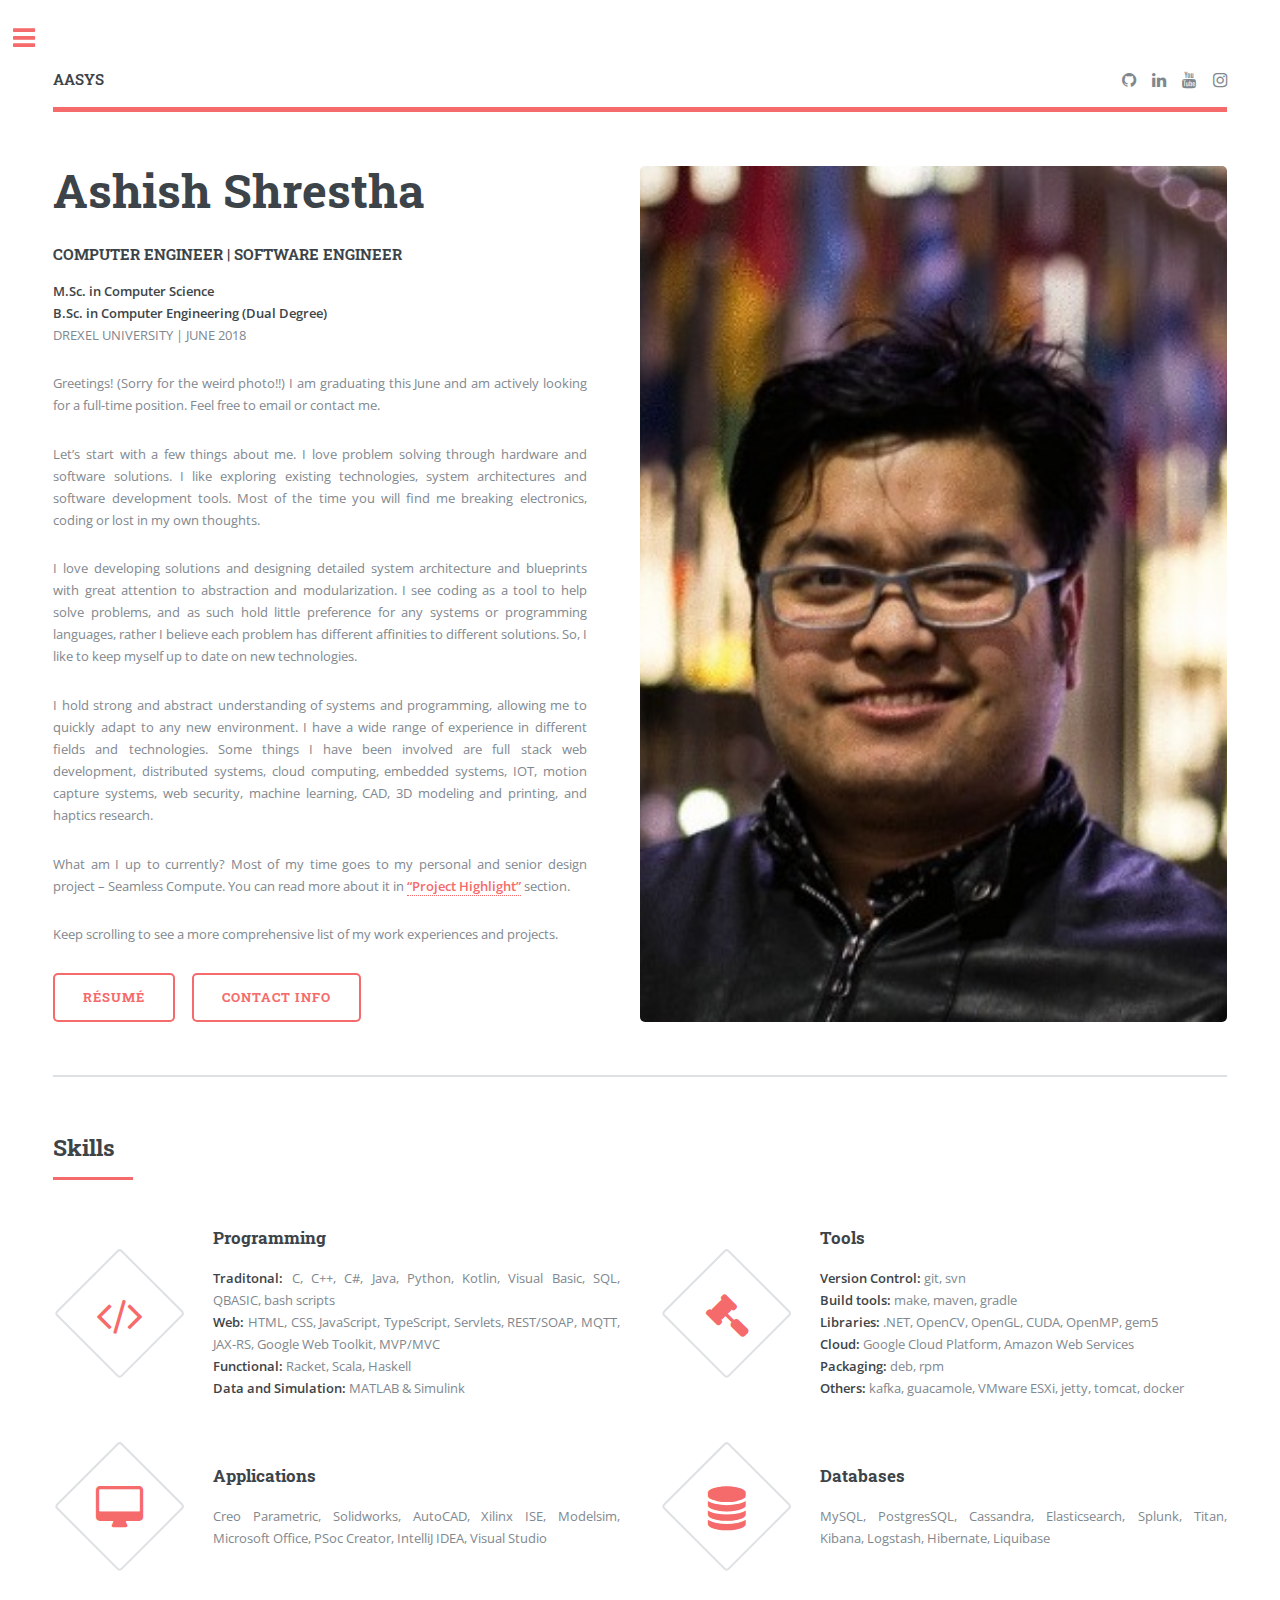
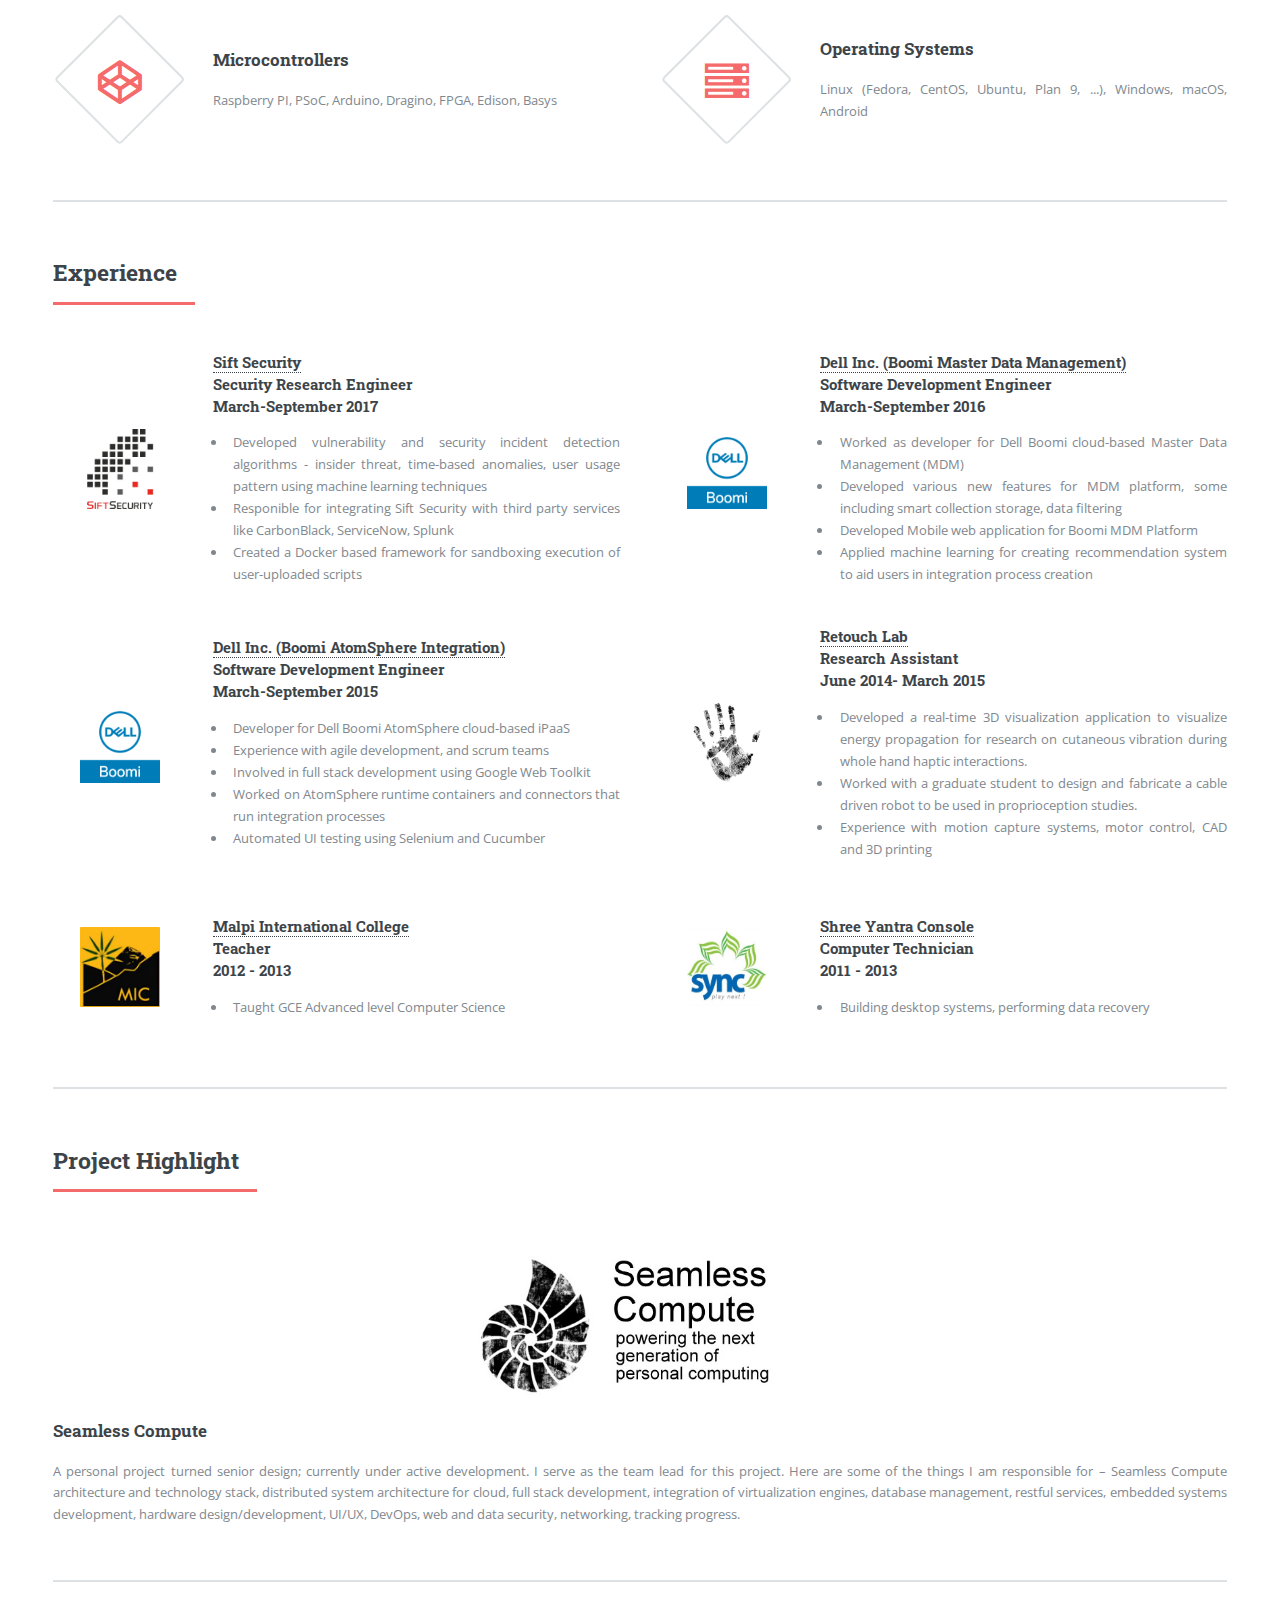
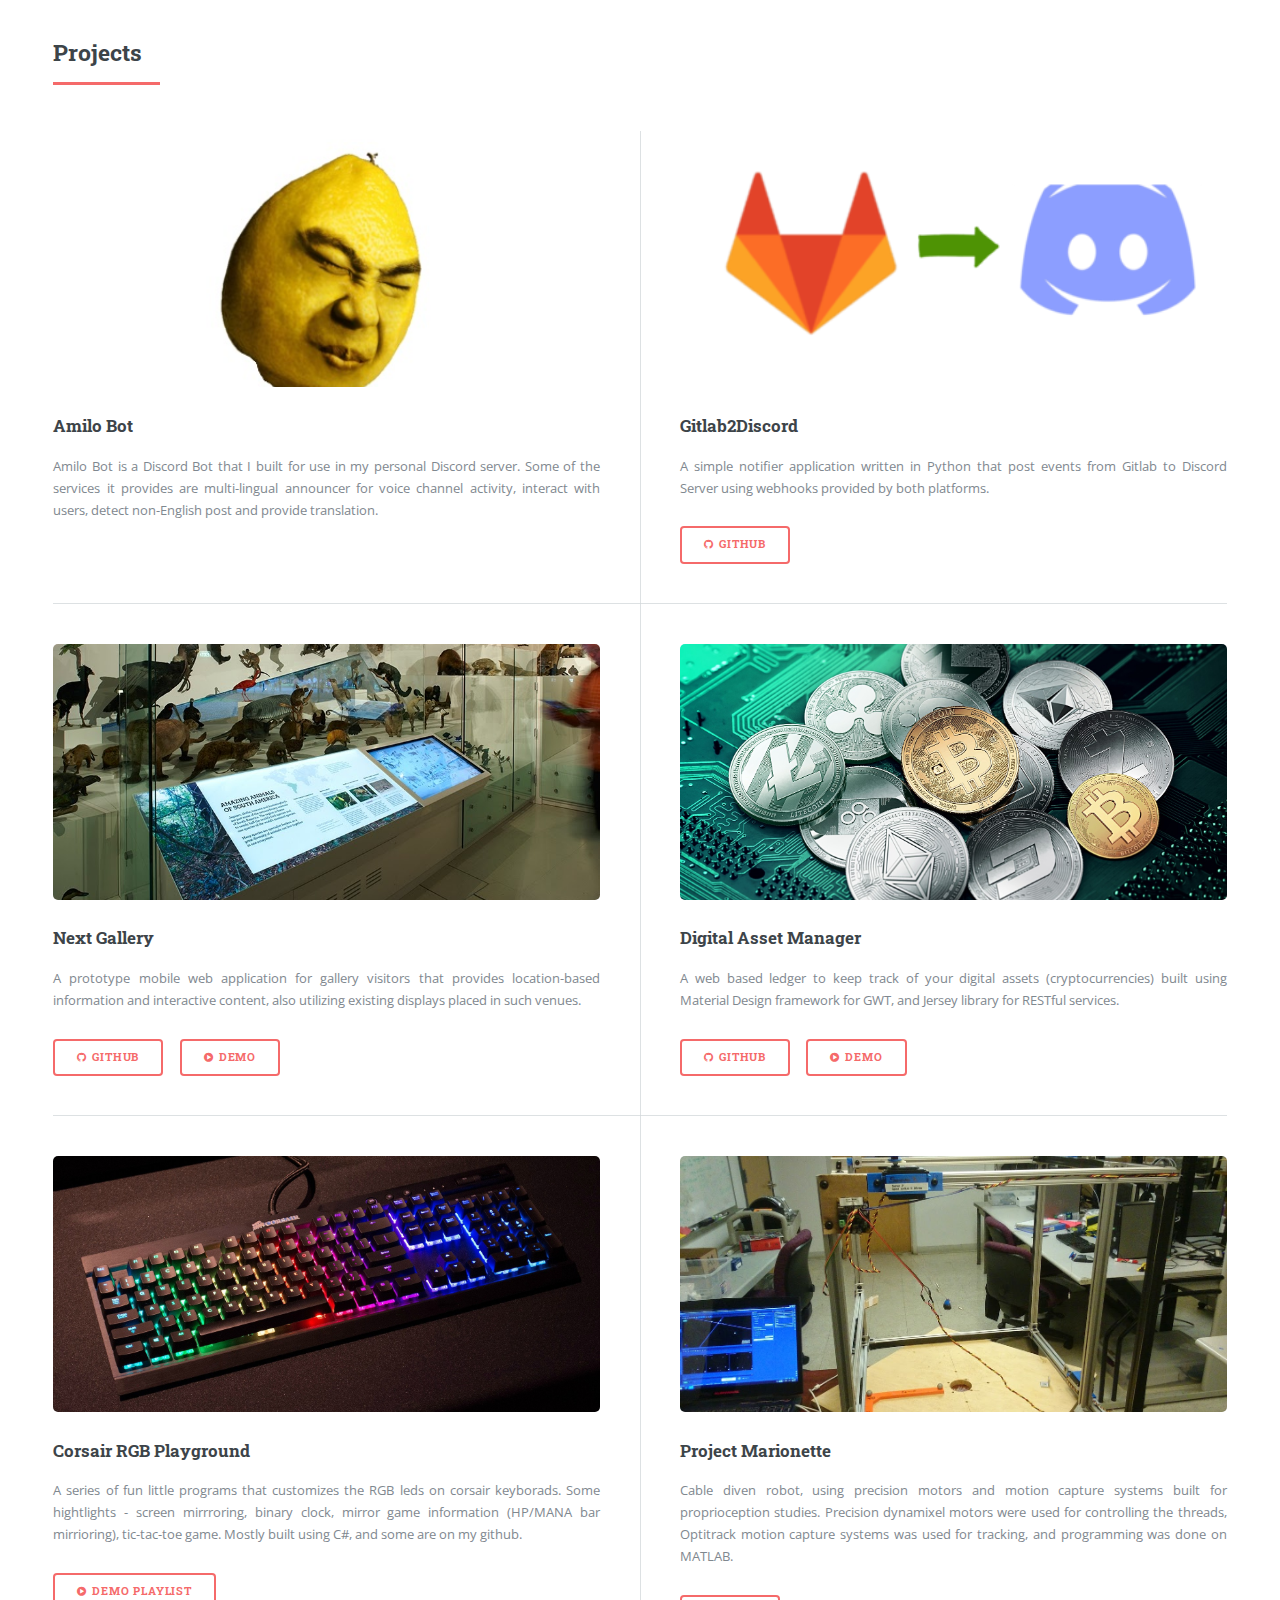
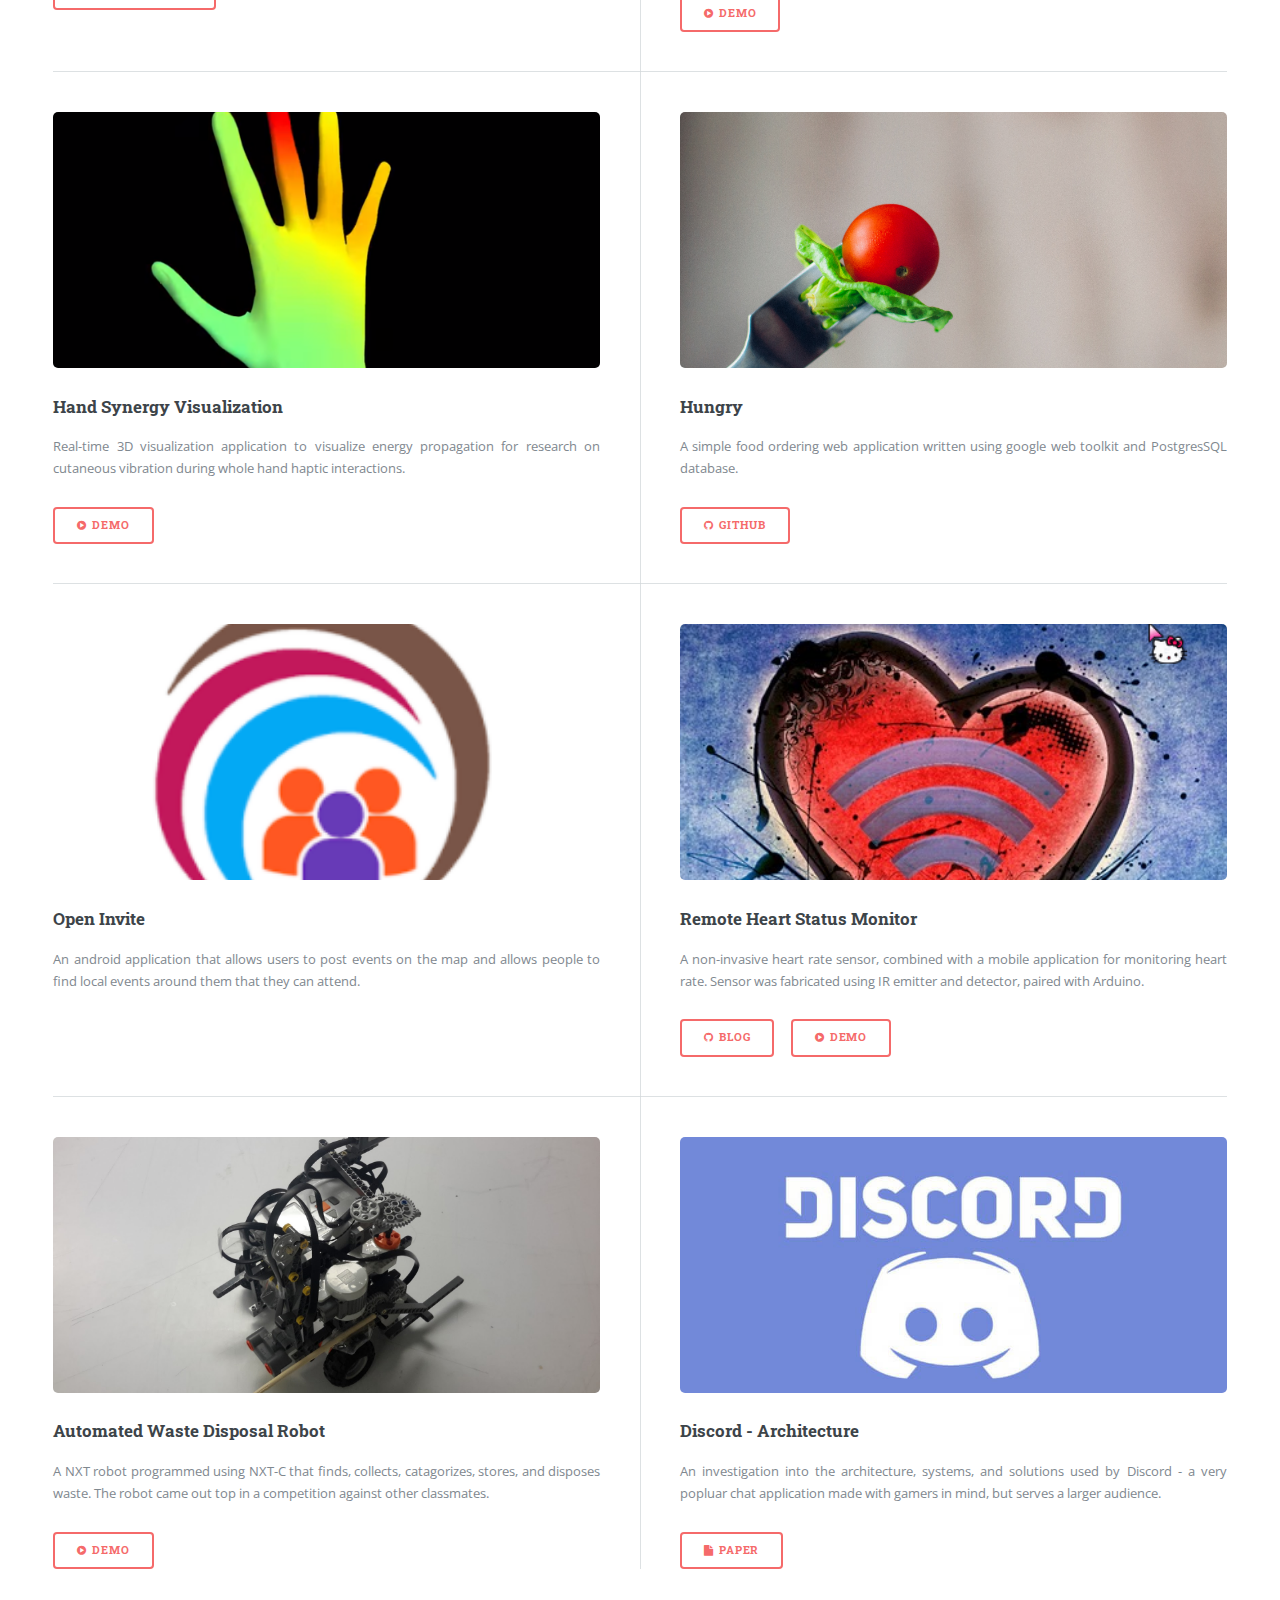
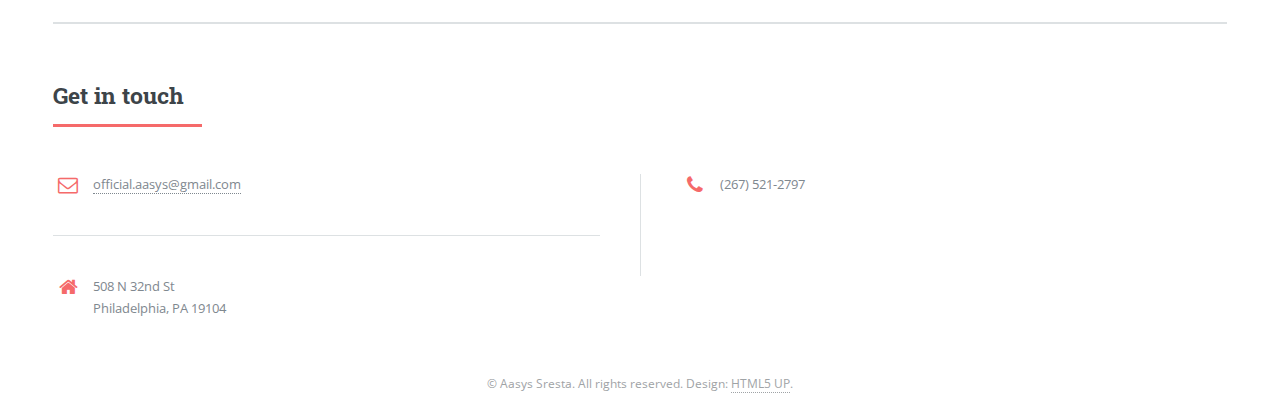
==== index.html @ 4f59da07 "init" ====
<!DOCTYPE HTML>
<html>
    <head>
        <title>Aasys Sresta</title>
        <meta charset="utf-8" />
        <meta name="viewport" content="width=device-width, initial-scale=1, user-scalable=no" />
        <meta name="apple-mobile-web-app-title" content="Aasys" />
        <meta name="mobile-web-app-capable" content="yes" />
        <meta name="apple-mobile-web-app-capable" content="yes" />
        <!--[if lte IE 8]><script src="assets/js/ie/html5shiv.js"></script><![endif]-->
        <link rel="stylesheet" href="assets/css/main.css" />
        <!--[if lte IE 9]><link rel="stylesheet" href="assets/css/ie9.css" /><![endif]-->
        <!--[if lte IE 8]><link rel="stylesheet" href="assets/css/ie8.css" /><![endif]-->
        <link rel="apple-touch-icon" sizes="57x57" href="/images/apple-icon-57x57.png">
<link rel="apple-touch-icon" sizes="60x60" href="/images/apple-icon-60x60.png">
<link rel="apple-touch-icon" sizes="72x72" href="/images/apple-icon-72x72.png">
<link rel="apple-touch-icon" sizes="76x76" href="/images/apple-icon-76x76.png">
<link rel="apple-touch-icon" sizes="114x114" href="/images/apple-icon-114x114.png">
<link rel="apple-touch-icon" sizes="120x120" href="/images/apple-icon-120x120.png">
<link rel="apple-touch-icon" sizes="144x144" href="/images/apple-icon-144x144.png">
<link rel="apple-touch-icon" sizes="152x152" href="/images/apple-icon-152x152.png">
<link rel="apple-touch-icon" sizes="180x180" href="/images/apple-icon-180x180.png">
<link rel="icon" type="image/png" sizes="192x192"  href="/images/android-icon-192x192.png">
<link rel="icon" type="image/png" sizes="32x32" href="/images/favicon-32x32.png">
<link rel="icon" type="image/png" sizes="96x96" href="/images/favicon-96x96.png">
<link rel="icon" type="image/png" sizes="16x16" href="/images/favicon-16x16.png">
<link rel="manifest" href="/images/manifest.json">
<meta name="msapplication-TileColor" content="#ffffff">
<meta name="msapplication-TileImage" content="/images/ms-icon-144x144.png">
<meta name="theme-color" content="#ffffff">
    </head>
    <body id="tophead">

        <!-- Wrapper -->
        <div id="wrapper">

            <!-- Main -->
            <div id="main">
                <div class="inner">

                    <!-- Header -->
                    <header id="header">
                        <a href="index.html" class="logo"><strong>AASYS</strong></a>
                        <ul class="icons">
                            <li><a href="https://github.com/Aasys" class="icon fa-github" target="_blank"><span class="label">github</span></a></li>
                            <li><a href="https://www.linkedin.com/in/aasys/" class="icon fa-linkedin" target="_blank"><span class="label">Linkedin</span></a></li>
                            <li><a href="https://www.youtube.com/user/AASYSRESTA/" class="icon fa-youtube" target="_blank"><span class="label">Youtube</span></a></li>
                            <li><a href="https://www.instagram.com/_aasys/" class="icon fa-instagram" target="_blank"><span class="label">Instagram</span></a></li>
                        </ul>
                    </header>

                    <!-- Banner -->
                    <section id="banner">
                        <div class="content">
                            <header>
                                <h1>Ashish Shrestha</h1>
                                <h4>COMPUTER ENGINEER | SOFTWARE ENGINEER</h4>
                            </header>
                            <p>
                                <strong>
                                    M.Sc. in Computer Science <br/>
                                    B.Sc. in Computer Engineering (Dual Degree)
                                </strong><br/>
                                DREXEL UNIVERSITY | JUNE 2018
                            </p>
                            <p>
                            <p>
                                Greetings! (Sorry for the weird photo!!) I am graduating this June and am actively looking for a full-time position. Feel free to email or contact me.
                            </p>
                            <p>
                                Let’s start with a few things about me. I love problem solving through hardware and software solutions. I like exploring existing technologies, system architectures and software development tools. Most of the time you will find me breaking electronics, coding or lost in my own thoughts.
                            </p>
                            <p>
                                I love developing solutions and designing detailed system architecture and blueprints with great attention to abstraction and modularization. I see coding as a tool to help solve problems, and as such hold little preference for any systems or programming languages, rather I believe each problem has different affinities to different solutions. So, I like to keep myself up to date on new technologies. 
                            </p>
                            <p>
                                I hold strong and abstract understanding of systems and programming, allowing me to quickly adapt to any new environment. I have a wide range of experience in different fields and technologies. Some things I have been involved are full stack web development, distributed systems, cloud computing, embedded systems, IOT, motion capture systems, web security, machine learning, CAD, 3D modeling and printing, and haptics research.
                            </p>
                            <p>
                                What am I up to currently? Most of my time goes to my personal and senior design project – Seamless Compute. You can read more about it in 
                                <strong><a href="#highlight">“Project Highlight”</a></strong> section.

                            </p>
                            
                            <p>
                                Keep scrolling to see a more comprehensive list of my work experiences and projects. 
                            </p>
                            <ul class="actions">
                                <li><a href="doc/AshishShrestha_resume.pdf" class="button big" target="_blank">Résumé</a></li>
                                <li><a href="#contact" class="button big">Contact Info</a></li>
                            </ul>
                        </div>
                        <span class="image object">
                            <img src="images/profile.jpg" alt="" />
                        </span>
                    </section>

                    <!-- Section -->
                    <section id="skills">
                        <header class="major">
                            <h2>Skills</h2>
                        </header>
                        <div class="features">
                            <article>
                                <span class="icon fa-code"></span>
                                <div class="content">
                                    <h3>Programming</h3>
                                    <p>
                                        <strong>Traditonal:</strong> C, C++, C#, Java, Python, Kotlin, Visual Basic, SQL, QBASIC, bash scripts
                                        <br/>
                                        <strong>Web:</strong> HTML, CSS, JavaScript, TypeScript, Servlets, REST/SOAP, MQTT, JAX-RS, Google Web Toolkit, MVP/MVC       
                                        <br/>
                                        <strong>Functional:</strong> Racket, Scala, Haskell         
                                        <br/>
                                        <strong>Data and Simulation:</strong> MATLAB & Simulink                                    
                                    </p>
                                </div>
                            </article>
                            <article>
                                <span class="icon fa-gavel"></span>
                                <div class="content">
                                    <h3>Tools</h3>
                                    <p>
                                        <strong>Version Control:</strong> git, svn
                                        <br/>
                                        <strong>Build tools:</strong> make, maven, gradle
                                        <br/>
                                        <strong>Libraries:</strong> .NET, OpenCV, OpenGL, CUDA, OpenMP, gem5
                                        <br/>
                                        <strong>Cloud:</strong> Google Cloud Platform, Amazon Web Services
                                        <br/>
                                        <strong>Packaging:</strong> deb, rpm
                                        <br/>
                                        <strong>Others:</strong> kafka, guacamole, VMware ESXi, jetty, tomcat, docker

                                    </p>
                                </div>
                            </article>
                            <article>
                                <span class="icon fa-desktop"></span>
                                <div class="content">
                                    <h3>Applications</h3>
                                    <p>
                                        Creo Parametric, Solidworks, AutoCAD, Xilinx ISE,
                                        Modelsim, Microsoft Office,
                                        PSoc Creator, IntelliJ IDEA, Visual Studio  
                                    </p>
                                </div>
                            </article>
                            <article>
                                <span class="icon fa-database"></span>
                                <div class="content">
                                    <h3>Databases</h3>
                                    <p>
                                        MySQL, PostgresSQL, Cassandra, Elasticsearch, Splunk, Titan, Kibana, Logstash, Hibernate, Liquibase
                                    </p>
                                </div>
                            </article>
                            <article>
                                <span class="icon fa-codepen"></span>
                                <div class="content">
                                    <h3>Microcontrollers</h3>
                                    <p>
                                        Raspberry PI, PSoC, Arduino, Dragino, FPGA, Edison, Basys
                                    </p>
                                </div>
                            </article>
                            <article>
                                <span class="icon fa-server"></span>
                                <div class="content">
                                    <h3>Operating Systems</h3>
                                    <p>
                                        Linux (Fedora, CentOS, Ubuntu, Plan 9, ...), Windows, macOS, Android
                                    </p>
                                </div>
                            </article>
                        </div>
                    </section>


                    <!-- Section -->
                    <section id="experience">
                        <header class="major">
                            <h2>Experience</h2>
                        </header>
                        <div class="features">
                            <article>
                                <span class="img">
                                    <a href="https://siftsecurity.com/" target="_blank">
                                        <img src="images/work/sift.png" class="hover"/>
                                    </a>
                                </span>
                                <div class="content">
                                    <span>
                                        <h4 >
                                            <a href="https://siftsecurity.com/" target="_blank">Sift Security</a> <br/>
                                            Security Research Engineer <br/>
                                            March-September 2017
                                        </h4>    
                                    </span>
                                    <ul>
                                        <li>Developed vulnerability and security incident detection
                                            algorithms - insider threat, time-based anomalies, user usage
                                            pattern using machine learning techniques
                                        </li>    
                                        <li>Responible for integrating Sift Security with third party
                                            services like CarbonBlack, ServiceNow, Splunk
                                        </li>    
                                        <li>Created a Docker based framework for sandboxing execution
                                            of user-uploaded scripts
                                        </li>    
                                    </ul>
                                </div>
                            </article>

                            <article>
                                <span class="img">
                                    <a href="https://boomi.com/mdm/" target="_blank">
                                        <img src="images/work/boomi.png" class="hover"/>
                                    </a>
                                </span>
                                <div class="content">
                                    <span>
                                        <h4>
                                            <a href="https://boomi.com/mdm/" target="_blank">Dell Inc. (Boomi Master Data Management)</a> <br/>
                                            Software Development Engineer <br/>
                                            March-September 2016
                                        </h4>    
                                    </span>
                                    <ul>
                                        <li>Worked as developer for Dell Boomi cloud-based Master Data
                                            Management (MDM)
                                        </li>    
                                        <li>Developed various new features for MDM platform, some
                                            including smart collection storage, data filtering
                                        </li>    
                                        <li>Developed Mobile web application for Boomi MDM Platform
                                        </li>    
                                        <li>Applied machine learning for creating recommendation system
                                            to aid users in integration process creation
                                        </li>
                                    </ul>
                                </div>
                            </article>

                            <article>
                                <span class="img">
                                    <a href="https://boomi.com/integration/" target="_blank">
                                        <img src="images/work/boomi.png" class="hover"/>
                                    </a>
                                </span>
                                <div class="content">
                                    <span>
                                        <h4>
                                            <a href="https://boomi.com/integration/" target="_blank">Dell Inc. (Boomi AtomSphere Integration)</a> <br/>
                                            Software Development Engineer <br/>
                                            March-September 2015
                                        </h4>    
                                    </span>
                                    <ul>
                                        <li>Developer for Dell Boomi AtomSphere cloud-based iPaaS
                                        </li>    
                                        <li>Experience with agile development, and scrum teams
                                        </li>    
                                        <li>Involved in full stack development using Google Web Toolkit
                                        </li>    
                                        <li>Worked on AtomSphere runtime containers and connectors
                                            that run integration processes
                                        </li>
                                        <li>Automated UI testing using Selenium and Cucumber
                                        </li>
                                    </ul>
                                </div>
                            </article>

                            <article>
                                <span class="img">
                                    <a href="http://re-touch-lab.com/" target="_blank">
                                        <img src="images/work/retouch.png" class="hover"/>
                                    </a>
                                </span>
                                <div class="content">
                                    <span>
                                        <h4>
                                            <a href="http://re-touch-lab.com/" target="_blank">Retouch Lab</a> <br/>
                                            Research Assistant <br/>
                                            June 2014- March 2015
                                        </h4>    
                                    </span>
                                    <ul>
                                        <li>Developed a real-time 3D visualization application to
                                            visualize energy propagation for research on cutaneous
                                            vibration during whole hand haptic interactions.
                                        </li>    
                                        <li>Worked with a graduate student to design and fabricate a cable
                                            driven robot to be used in proprioception studies.
                                        </li>    
                                        <li>Experience with motion capture systems, motor control, CAD
                                            and 3D printing
                                        </li>
                                    </ul>
                                </div>
                            </article>

                            <article>
                                <span class="img">
                                    <a href="http://www.mic.edu.np/" target="_blank">
                                        <img src="images/work/mic.png" class="hover"/>
                                    </a>
                                </span>
                                <div class="content">
                                    <span>
                                        <h4>
                                            <a href="http://www.mic.edu.np/" target="_blank">Malpi International College</a> <br/>
                                            Teacher <br/>
                                            2012 - 2013
                                        </h4>    
                                    </span>
                                    <ul>
                                        <li>Taught GCE Advanced level Computer Science
                                        </li>
                                    </ul>
                                </div>
                            </article>

                            <article>
                                <span class="img">
                                    <a href="https://www.facebook.com/ShreeYantraConsole/" target="_blank">
                                        <img src="images/work/sync.jpg" class="hover"/>
                                    </a>
                                </span>
                                <div class="content">
                                    <span>
                                        <h4>
                                            <a href="https://www.facebook.com/ShreeYantraConsole/" target="_blank">Shree Yantra Console</a> <br/>
                                            Computer Technician <br/>
                                            2011 - 2013
                                        </h4>    
                                    </span>
                                    <ul>
                                        <li>Building desktop systems, performing data recovery
                                        </li>
                                    </ul>
                                </div>
                            </article>
                        </div>
                    </section>

                    <!-- Section -->
                    <section id="highlight">
                        <header class="major">
                            <h2>Project Highlight</h2>
                        </header>
                        <article>
                            <center>
                                <a href="http://aasys.io/seamless/" class="image" target="_blank">
                                    <img src="images/projects/seamless.jpg" class="project-img-large" />
                                </a>
                            </center>
                            <a href="http://aasys.io/seamless/" target="_blank"><h3>Seamless Compute</h3></a>
                            <p>A personal project turned senior design; currently under active development. I serve as the team lead for this project. Here are some of the things I am responsible for – Seamless Compute architecture and technology stack, distributed system architecture for cloud, full stack development, integration of virtualization engines, database management, restful services, embedded systems development, hardware design/development, UI/UX, DevOps, web and data security, networking, tracking progress.
                            </p>
                        </article>
                    </section>

                    <!-- Section -->
                    <section id="projects">
                        <header class="major">
                            <h2>Projects</h2>
                        </header>
                        <div class="posts">
                            <article>
                                <span class="image"><img src="images/projects/amilo.jpg" class="project-img" /></span>
                                <h3>Amilo Bot</h3>
                                <p>Amilo Bot is a Discord Bot that I built for use in my personal
                                    Discord server. Some of the services it provides are multi-lingual
                                    announcer for voice channel activity, interact with users, detect
                                    non-English post and provide translation.
                                </p>
                            </article>

                            <article>
                                <span class="image"><img src="images/projects/g2d.png" class="project-img" /></span>
                                <h3>Gitlab2Discord</h3>
                                <p>A simple notifier application written in Python that post events
                                    from Gitlab to Discord Server using webhooks provided by both
                                    platforms.</p>
                                <ul class="actions">
                                    <li><a href="https://github.com/Aasys/Gitlab2Discord" class="button icon fa-github" target="_blank">github</a></li>
                                </ul>
                            </article>

                            <article>
                                <span class="image"><img src="images/projects/gallery.jpg" class="project-img" /></span>
                                <h3>Next Gallery</h3>
                                <p>A prototype mobile web application for gallery visitors that
                                    provides location-based information and interactive content, also 
                                    utilizing existing displays placed in such venues.</p>
                                <ul class="actions">
                                    <li><a href="https://github.com/Aasys/NextGallery" class="button icon fa-github" target="_blank">github</a></li>
                                    <li><a href="https://www.youtube.com/watch?v=l2pz00KuyK8" class="button icon fa-play-circle" target="_blank">demo</a></li>
                                </ul>
                            </article>

                            <article>
                                <span class="image"><img src="images/projects/dam.jpeg" class="project-img" /></span>
                                <h3>Digital Asset Manager</h3>
                                <p>A web based ledger to keep track of your digital assets (cryptocurrencies) built using Material Design framework for GWT, and Jersey library for RESTful services.</p>
                                <ul class="actions">
                                    <li><a href="https://github.com/Aasys/DAM" class="button icon fa-github" target="_blank">github</a></li>
                                    <li><a href="https://www.youtube.com/watch?v=4AIgmsM9NeE" class="button icon fa-play-circle" target="_blank">demo</a></li>
                                </ul>
                            </article>

                            <article>
                                <span class="image"><img src="images/projects/corsair.jpg" class="project-img" /></span>
                                <h3>Corsair RGB Playground</h3>
                                <p>A series of fun little programs that customizes the RGB leds on corsair keyborads. Some hightlights - screen mirrroring, binary clock, mirror game information (HP/MANA bar mirrioring), tic-tac-toe game. Mostly built using C#, and some are on my github.</p>
                                <ul class="actions">
                                    <li><a href="https://www.youtube.com/playlist?list=PL_xLnsXFcf-veP09kU-nUW4PQhSKCPqIq" class="button icon fa-play-circle" target="_blank">demo playlist</a></li>
                                </ul>
                            </article>

                            <article>
                                <span class="image"><img src="images/projects/marionette.JPG" class="project-img" /></span>
                                <h3>Project Marionette</h3>
                                <p>
                                    Cable diven robot, using precision motors and motion capture systems built for proprioception studies. Precision dynamixel motors were used for controlling the threads, Optitrack motion capture systems was used for tracking, and programming was done on MATLAB.
                                </p>
                                <ul class="actions">
                                    <li><a href="https://www.youtube.com/watch?v=ZdiH3OwFjrw" class="button icon fa-play-circle" target="_blank">demo</a></li>
                                </ul>
                            </article>

                            <article>
                                <span class="image"><img src="images/projects/synergy.png" class="project-img" /></span>
                                <h3>Hand Synergy Visualization</h3>
                                <p>
                                    Real-time 3D visualization application to
                                    visualize energy propagation for research on cutaneous
                                    vibration during whole hand haptic interactions. 
                                </p>
                                <ul class="actions">
                                    <li><a href="https://www.youtube.com/watch?v=D1W8QI9un-E" class="button icon fa-play-circle" target="_blank">demo</a></li>
                                </ul>
                            </article>

                            <article>
                                <span class="image"><img src="images/projects/hungry.jpg" class="project-img" /></span>
                                <h3>Hungry</h3>
                                <p>A simple food ordering web application written using google web
                                    toolkit and PostgresSQL database.</p>
                                <ul class="actions">
                                    <li><a href="https://github.com/Aasys/Hungry" class="button icon fa-github" target="_blank">github</a></li>
                                </ul>
                            </article>

                            <article>
                                <span class="image"><img src="images/projects/openinvite.png" class="project-img" /></span>
                                <h3>Open Invite</h3>
                                <p>An android application that allows users to post events on the
                                    map and allows people to find local events around them that
                                    they can attend.</p>
                            </article>

                            <article>
                                <span class="image"><img src="images/projects/heart.png" class="project-img" /></span>
                                <h3>Remote Heart Status Monitor</h3>
                                <p>A non-invasive heart rate sensor, combined with a mobile
                                    application for monitoring heart rate. Sensor was fabricated
                                    using IR emitter and detector, paired with Arduino.</p>
                                <ul class="actions">
                                    <li><a href="http://heart.usa.cc" class="button icon fa-github" target="_blank">blog</a></li>
                                    <li><a href="https://www.youtube.com/watch?v=Y41Hb5_Xtj8" class="button icon fa-play-circle" target="_blank">demo</a></li>
                                </ul>
                            </article>

                            <article>
                                <span class="image"><img src="images/projects/nxt.png" class="project-img" /></span>
                                <h3>Automated Waste Disposal Robot</h3>
                                <p>A NXT robot programmed using NXT-C that finds, collects, catagorizes, stores, and disposes waste. The robot came out top in a competition against other classmates.</p>
                                <ul class="actions">
                                    <li><a href="https://www.youtube.com/watch?v=qFn0017UIdM" class="button icon fa-play-circle" target="_blank">demo</a></li>
                                </ul>
                            </article>
                            
                            <article>
                                <span class="image"><img src="images/projects/discord.jpg" class="project-img" /></span>
                                <h3>Discord - Architecture</h3>
                                <p>An investigation into the architecture, systems, and solutions used by Discord - a very popluar chat application made with gamers in mind, but serves a larger audience.</p>
                                <ul class="actions">
                                    <li><a href="doc/AshishShrestha_dicord.pdf" class="button icon fa-file" target="_blank">Paper</a></li>
                                </ul>
                            </article>
                            <!--

<article>
<a href="#" class="image"><img src="images/" alt="" /></a>
<h3></h3>
<p></p>
<ul class="actions">
<li><a href="#" class="button">More</a></li>
</ul>
</article>
-->

                        </div>
                    </section>

                    <!-- Section -->
                    <section id="contact">
                        <header class="major">
                            <h2>Get in touch</h2>
                        </header>
                        <div class="posts">
                            <article>
                                <ul class="contact">
                                    <li class="fa-envelope-o"><a href="mailto:official.aasys@gmail.com">official.aasys@gmail.com</a></li>
                                </ul>
                            </article>
                            <article>
                                <ul class="contact">
                                    <li class="fa-phone">(267) 521-2797</li>
                                </ul>
                            </article>
                            <article>
                                <ul class="contact">
                                    <li class="fa-home">508 N 32nd St<br />
                                        Philadelphia, PA 19104</li>
                                </ul>
                            </article>
                        </div>
                    </section>

                </div>

                <!-- Footer -->
                <footer id="footer">
                    <center>
                        <p class="copyright">&copy; Aasys Sresta. All rights reserved. Design: <a href="https://html5up.net" target="_blank">HTML5 UP</a>.</p>
                    </center>
                </footer>
            </div>
            <div id="sidebar" >
                <div class="inner">
                    <!-- Menu -->
                    <nav id="menu">
                        <header class="major">
                            <h2>Navigate</h2>
                        </header>
                        <ul>
                            <li><a href="#tophead">AASYS</a></li>
                            <li><a href="#skills">Skills</a></li>
                            <li><a href="#experience">Experience</a></li>
                            <li><a href="#highlight">Project Highlight</a></li>
                            <li><a href="#projects">Projects</a></li>
                            <li><a href="#contact">Contact</a></li>
                        </ul>
                    </nav>
                    <nav id="menu">
                        <header class="major">
                            <h2>More</h2>
                        </header>
                        <ul>
                            <li><a href="classes.html">classes@drexel</a></li>
                        </ul>
                    </nav>
                    <nav id="menu">
                        <header class="major">
                            <h2>External Links</h2>
                        </header>
                        <ul>
                            <li><a href="doc/AshishShrestha_resume.pdf" target="_blank">Résumé</a></li>
                            <li><a href="https://github.com/Aasys" target="_blank">github</a></li>
                            <li><a href="https://www.linkedin.com/in/aasys/" target="_blank">Linkedin</a></li>
                            <li><a href="https://www.youtube.com/user/AASYSRESTA/" target="_blank">Youtube</a></li>
                            <li><a href="https://www.instagram.com/_aasys/" target="_blank">Instagram</a></li>
                        </ul>
                    </nav>
                </div>
            </div>

        </div>

        <!-- Scripts -->
        <script src="assets/js/jquery.min.js"></script>
        <script src="assets/js/skel.min.js"></script>
        <script src="assets/js/util.js"></script>
        <!--[if lte IE 8]><script src="assets/js/ie/respond.min.js"></script><![endif]-->
        <script src="assets/js/main.js"></script>
        <!-- Global site tag (gtag.js) - Google Analytics -->
<script async src="https://www.googletagmanager.com/gtag/js?id=UA-118465632-1"></script>
<script>
  window.dataLayer = window.dataLayer || [];
  function gtag(){dataLayer.push(arguments);}
  gtag('js', new Date());

  gtag('config', 'UA-118465632-1');
</script>

    </body>
</html>
---- assets/css/main.css ----
@import url(font-awesome.min.css);
@import url("https://fonts.googleapis.com/css?family=Open+Sans:400,600,400italic,600italic|Roboto+Slab:400,700");

/*
	Editorial by HTML5 UP
	html5up.net | @ajlkn
	Free for personal and commercial use under the CCA 3.0 license (html5up.net/license)
*/

/* Reset */

	html, body, div, span, applet, object, iframe, h1, h2, h3, h4, h5, h6, p, blockquote, pre, a, abbr, acronym, address, big, cite, code, del, dfn, em, img, ins, kbd, q, s, samp, small, strike, strong, sub, sup, tt, var, b, u, i, center, dl, dt, dd, ol, ul, li, fieldset, form, label, legend, table, caption, tbody, tfoot, thead, tr, th, td, article, aside, canvas, details, embed, figure, figcaption, footer, header, hgroup, menu, nav, output, ruby, section, summary, time, mark, audio, video {
		margin: 0;
		padding: 0;
		border: 0;
		font-size: 100%;
		font: inherit;
		vertical-align: baseline;

	}

    body {
        text-align: justify;
    }

    h4, h3 {
        text-align: left;
    }

	.hover, a {
			-moz-transition: -moz-transform 0.2s ease;
			-webkit-transition: -webkit-transform 0.2s ease;
			-ms-transition: -ms-transform 0.2s ease;
			transition: transform 0.2s ease;
		}

    .hover:hover, a:hover {
        -moz-transform: scale(1.075);
        -webkit-transform: scale(1.075);
        -ms-transform: scale(1.075);
        transform: scale(1.075);
    }

    .project-img {
        width: 416px;
        height: 256px;
        object-fit: cover;
        border-radius: 15px;
    }
    .project-img-large {
        width: 416px;
        border-radius: 15px;
        max-width: 100%;
    }

	article, aside, details, figcaption, figure, footer, header, hgroup, menu, nav, section {
		display: block;
	}

	body {
		line-height: 1;
	}

	ol, ul {
		list-style: none;
	}

	blockquote, q {
		quotes: none;
	}

	blockquote:before, blockquote:after, q:before, q:after {
		content: '';
		content: none;
	}

	table {
		border-collapse: collapse;
		border-spacing: 0;
	}

	body {
		-webkit-text-size-adjust: none;
	}

/* Box Model */

	*, *:before, *:after {
		-moz-box-sizing: border-box;
		-webkit-box-sizing: border-box;
		box-sizing: border-box;
	}

/* Grid */

	.row {
		border-bottom: solid 1px transparent;
		-moz-box-sizing: border-box;
		-webkit-box-sizing: border-box;
		box-sizing: border-box;
	}

	.row > * {
		float: left;
		-moz-box-sizing: border-box;
		-webkit-box-sizing: border-box;
		box-sizing: border-box;
	}

	.row:after, .row:before {
		content: '';
		display: block;
		clear: both;
		height: 0;
	}

	.row.uniform > * > :first-child {
		margin-top: 0;
	}

	.row.uniform > * > :last-child {
		margin-bottom: 0;
	}

	.row.\30 \25 > * {
		padding: 0 0 0 0em;
	}

	.row.\30 \25 {
		margin: 0 0 -1px 0em;
	}

	.row.uniform.\30 \25 > * {
		padding: 0em 0 0 0em;
	}

	.row.uniform.\30 \25 {
		margin: 0em 0 -1px 0em;
	}

	.row > * {
		padding: 0 0 0 1.5em;
	}

	.row {
		margin: 0 0 -1px -1.5em;
	}

	.row.uniform > * {
		padding: 1.5em 0 0 1.5em;
	}

	.row.uniform {
		margin: -1.5em 0 -1px -1.5em;
	}

	.row.\32 00\25 > * {
		padding: 0 0 0 3em;
	}

	.row.\32 00\25 {
		margin: 0 0 -1px -3em;
	}

	.row.uniform.\32 00\25 > * {
		padding: 3em 0 0 3em;
	}

	.row.uniform.\32 00\25 {
		margin: -3em 0 -1px -3em;
	}

	.row.\31 50\25 > * {
		padding: 0 0 0 2.25em;
	}

	.row.\31 50\25 {
		margin: 0 0 -1px -2.25em;
	}

	.row.uniform.\31 50\25 > * {
		padding: 2.25em 0 0 2.25em;
	}

	.row.uniform.\31 50\25 {
		margin: -2.25em 0 -1px -2.25em;
	}

	.row.\35 0\25 > * {
		padding: 0 0 0 0.75em;
	}

	.row.\35 0\25 {
		margin: 0 0 -1px -0.75em;
	}

	.row.uniform.\35 0\25 > * {
		padding: 0.75em 0 0 0.75em;
	}

	.row.uniform.\35 0\25 {
		margin: -0.75em 0 -1px -0.75em;
	}

	.row.\32 5\25 > * {
		padding: 0 0 0 0.375em;
	}

	.row.\32 5\25 {
		margin: 0 0 -1px -0.375em;
	}

	.row.uniform.\32 5\25 > * {
		padding: 0.375em 0 0 0.375em;
	}

	.row.uniform.\32 5\25 {
		margin: -0.375em 0 -1px -0.375em;
	}

	.\31 2u, .\31 2u\24 {
		width: 100%;
		clear: none;
		margin-left: 0;
	}

	.\31 1u, .\31 1u\24 {
		width: 91.6666666667%;
		clear: none;
		margin-left: 0;
	}

	.\31 0u, .\31 0u\24 {
		width: 83.3333333333%;
		clear: none;
		margin-left: 0;
	}

	.\39 u, .\39 u\24 {
		width: 75%;
		clear: none;
		margin-left: 0;
	}

	.\38 u, .\38 u\24 {
		width: 66.6666666667%;
		clear: none;
		margin-left: 0;
	}

	.\37 u, .\37 u\24 {
		width: 58.3333333333%;
		clear: none;
		margin-left: 0;
	}

	.\36 u, .\36 u\24 {
		width: 50%;
		clear: none;
		margin-left: 0;
	}

	.\35 u, .\35 u\24 {
		width: 41.6666666667%;
		clear: none;
		margin-left: 0;
	}

	.\34 u, .\34 u\24 {
		width: 33.3333333333%;
		clear: none;
		margin-left: 0;
	}

	.\33 u, .\33 u\24 {
		width: 25%;
		clear: none;
		margin-left: 0;
	}

	.\32 u, .\32 u\24 {
		width: 16.6666666667%;
		clear: none;
		margin-left: 0;
	}

	.\31 u, .\31 u\24 {
		width: 8.3333333333%;
		clear: none;
		margin-left: 0;
	}

	.\31 2u\24 + *,
	.\31 1u\24 + *,
	.\31 0u\24 + *,
	.\39 u\24 + *,
	.\38 u\24 + *,
	.\37 u\24 + *,
	.\36 u\24 + *,
	.\35 u\24 + *,
	.\34 u\24 + *,
	.\33 u\24 + *,
	.\32 u\24 + *,
	.\31 u\24 + * {
		clear: left;
	}

	.\-11u {
		margin-left: 91.66667%;
	}

	.\-10u {
		margin-left: 83.33333%;
	}

	.\-9u {
		margin-left: 75%;
	}

	.\-8u {
		margin-left: 66.66667%;
	}

	.\-7u {
		margin-left: 58.33333%;
	}

	.\-6u {
		margin-left: 50%;
	}

	.\-5u {
		margin-left: 41.66667%;
	}

	.\-4u {
		margin-left: 33.33333%;
	}

	.\-3u {
		margin-left: 25%;
	}

	.\-2u {
		margin-left: 16.66667%;
	}

	.\-1u {
		margin-left: 8.33333%;
	}

	@media screen and (max-width: 1680px) {

		.row > * {
			padding: 0 0 0 1.5em;
		}

		.row {
			margin: 0 0 -1px -1.5em;
		}

		.row.uniform > * {
			padding: 1.5em 0 0 1.5em;
		}

		.row.uniform {
			margin: -1.5em 0 -1px -1.5em;
		}

		.row.\32 00\25 > * {
			padding: 0 0 0 3em;
		}

		.row.\32 00\25 {
			margin: 0 0 -1px -3em;
		}

		.row.uniform.\32 00\25 > * {
			padding: 3em 0 0 3em;
		}

		.row.uniform.\32 00\25 {
			margin: -3em 0 -1px -3em;
		}

		.row.\31 50\25 > * {
			padding: 0 0 0 2.25em;
		}

		.row.\31 50\25 {
			margin: 0 0 -1px -2.25em;
		}

		.row.uniform.\31 50\25 > * {
			padding: 2.25em 0 0 2.25em;
		}

		.row.uniform.\31 50\25 {
			margin: -2.25em 0 -1px -2.25em;
		}

		.row.\35 0\25 > * {
			padding: 0 0 0 0.75em;
		}

		.row.\35 0\25 {
			margin: 0 0 -1px -0.75em;
		}

		.row.uniform.\35 0\25 > * {
			padding: 0.75em 0 0 0.75em;
		}

		.row.uniform.\35 0\25 {
			margin: -0.75em 0 -1px -0.75em;
		}

		.row.\32 5\25 > * {
			padding: 0 0 0 0.375em;
		}

		.row.\32 5\25 {
			margin: 0 0 -1px -0.375em;
		}

		.row.uniform.\32 5\25 > * {
			padding: 0.375em 0 0 0.375em;
		}

		.row.uniform.\32 5\25 {
			margin: -0.375em 0 -1px -0.375em;
		}

		.\31 2u\28xlarge\29, .\31 2u\24\28xlarge\29 {
			width: 100%;
			clear: none;
			margin-left: 0;
		}

		.\31 1u\28xlarge\29, .\31 1u\24\28xlarge\29 {
			width: 91.6666666667%;
			clear: none;
			margin-left: 0;
		}

		.\31 0u\28xlarge\29, .\31 0u\24\28xlarge\29 {
			width: 83.3333333333%;
			clear: none;
			margin-left: 0;
		}

		.\39 u\28xlarge\29, .\39 u\24\28xlarge\29 {
			width: 75%;
			clear: none;
			margin-left: 0;
		}

		.\38 u\28xlarge\29, .\38 u\24\28xlarge\29 {
			width: 66.6666666667%;
			clear: none;
			margin-left: 0;
		}

		.\37 u\28xlarge\29, .\37 u\24\28xlarge\29 {
			width: 58.3333333333%;
			clear: none;
			margin-left: 0;
		}

		.\36 u\28xlarge\29, .\36 u\24\28xlarge\29 {
			width: 50%;
			clear: none;
			margin-left: 0;
		}

		.\35 u\28xlarge\29, .\35 u\24\28xlarge\29 {
			width: 41.6666666667%;
			clear: none;
			margin-left: 0;
		}

		.\34 u\28xlarge\29, .\34 u\24\28xlarge\29 {
			width: 33.3333333333%;
			clear: none;
			margin-left: 0;
		}

		.\33 u\28xlarge\29, .\33 u\24\28xlarge\29 {
			width: 25%;
			clear: none;
			margin-left: 0;
		}

		.\32 u\28xlarge\29, .\32 u\24\28xlarge\29 {
			width: 16.6666666667%;
			clear: none;
			margin-left: 0;
		}

		.\31 u\28xlarge\29, .\31 u\24\28xlarge\29 {
			width: 8.3333333333%;
			clear: none;
			margin-left: 0;
		}

		.\31 2u\24\28xlarge\29 + *,
		.\31 1u\24\28xlarge\29 + *,
		.\31 0u\24\28xlarge\29 + *,
		.\39 u\24\28xlarge\29 + *,
		.\38 u\24\28xlarge\29 + *,
		.\37 u\24\28xlarge\29 + *,
		.\36 u\24\28xlarge\29 + *,
		.\35 u\24\28xlarge\29 + *,
		.\34 u\24\28xlarge\29 + *,
		.\33 u\24\28xlarge\29 + *,
		.\32 u\24\28xlarge\29 + *,
		.\31 u\24\28xlarge\29 + * {
			clear: left;
		}

		.\-11u\28xlarge\29 {
			margin-left: 91.66667%;
		}

		.\-10u\28xlarge\29 {
			margin-left: 83.33333%;
		}

		.\-9u\28xlarge\29 {
			margin-left: 75%;
		}

		.\-8u\28xlarge\29 {
			margin-left: 66.66667%;
		}

		.\-7u\28xlarge\29 {
			margin-left: 58.33333%;
		}

		.\-6u\28xlarge\29 {
			margin-left: 50%;
		}

		.\-5u\28xlarge\29 {
			margin-left: 41.66667%;
		}

		.\-4u\28xlarge\29 {
			margin-left: 33.33333%;
		}

		.\-3u\28xlarge\29 {
			margin-left: 25%;
		}

		.\-2u\28xlarge\29 {
			margin-left: 16.66667%;
		}

		.\-1u\28xlarge\29 {
			margin-left: 8.33333%;
		}

	}

	@media screen and (max-width: 1280px) {

		.row > * {
			padding: 0 0 0 1.5em;
		}

		.row {
			margin: 0 0 -1px -1.5em;
		}

		.row.uniform > * {
			padding: 1.5em 0 0 1.5em;
		}

		.row.uniform {
			margin: -1.5em 0 -1px -1.5em;
		}

		.row.\32 00\25 > * {
			padding: 0 0 0 3em;
		}

		.row.\32 00\25 {
			margin: 0 0 -1px -3em;
		}

		.row.uniform.\32 00\25 > * {
			padding: 3em 0 0 3em;
		}

		.row.uniform.\32 00\25 {
			margin: -3em 0 -1px -3em;
		}

		.row.\31 50\25 > * {
			padding: 0 0 0 2.25em;
		}

		.row.\31 50\25 {
			margin: 0 0 -1px -2.25em;
		}

		.row.uniform.\31 50\25 > * {
			padding: 2.25em 0 0 2.25em;
		}

		.row.uniform.\31 50\25 {
			margin: -2.25em 0 -1px -2.25em;
		}

		.row.\35 0\25 > * {
			padding: 0 0 0 0.75em;
		}

		.row.\35 0\25 {
			margin: 0 0 -1px -0.75em;
		}

		.row.uniform.\35 0\25 > * {
			padding: 0.75em 0 0 0.75em;
		}

		.row.uniform.\35 0\25 {
			margin: -0.75em 0 -1px -0.75em;
		}

		.row.\32 5\25 > * {
			padding: 0 0 0 0.375em;
		}

		.row.\32 5\25 {
			margin: 0 0 -1px -0.375em;
		}

		.row.uniform.\32 5\25 > * {
			padding: 0.375em 0 0 0.375em;
		}

		.row.uniform.\32 5\25 {
			margin: -0.375em 0 -1px -0.375em;
		}

		.\31 2u\28large\29, .\31 2u\24\28large\29 {
			width: 100%;
			clear: none;
			margin-left: 0;
		}

		.\31 1u\28large\29, .\31 1u\24\28large\29 {
			width: 91.6666666667%;
			clear: none;
			margin-left: 0;
		}

		.\31 0u\28large\29, .\31 0u\24\28large\29 {
			width: 83.3333333333%;
			clear: none;
			margin-left: 0;
		}

		.\39 u\28large\29, .\39 u\24\28large\29 {
			width: 75%;
			clear: none;
			margin-left: 0;
		}

		.\38 u\28large\29, .\38 u\24\28large\29 {
			width: 66.6666666667%;
			clear: none;
			margin-left: 0;
		}

		.\37 u\28large\29, .\37 u\24\28large\29 {
			width: 58.3333333333%;
			clear: none;
			margin-left: 0;
		}

		.\36 u\28large\29, .\36 u\24\28large\29 {
			width: 50%;
			clear: none;
			margin-left: 0;
		}

		.\35 u\28large\29, .\35 u\24\28large\29 {
			width: 41.6666666667%;
			clear: none;
			margin-left: 0;
		}

		.\34 u\28large\29, .\34 u\24\28large\29 {
			width: 33.3333333333%;
			clear: none;
			margin-left: 0;
		}

		.\33 u\28large\29, .\33 u\24\28large\29 {
			width: 25%;
			clear: none;
			margin-left: 0;
		}

		.\32 u\28large\29, .\32 u\24\28large\29 {
			width: 16.6666666667%;
			clear: none;
			margin-left: 0;
		}

		.\31 u\28large\29, .\31 u\24\28large\29 {
			width: 8.3333333333%;
			clear: none;
			margin-left: 0;
		}

		.\31 2u\24\28large\29 + *,
		.\31 1u\24\28large\29 + *,
		.\31 0u\24\28large\29 + *,
		.\39 u\24\28large\29 + *,
		.\38 u\24\28large\29 + *,
		.\37 u\24\28large\29 + *,
		.\36 u\24\28large\29 + *,
		.\35 u\24\28large\29 + *,
		.\34 u\24\28large\29 + *,
		.\33 u\24\28large\29 + *,
		.\32 u\24\28large\29 + *,
		.\31 u\24\28large\29 + * {
			clear: left;
		}

		.\-11u\28large\29 {
			margin-left: 91.66667%;
		}

		.\-10u\28large\29 {
			margin-left: 83.33333%;
		}

		.\-9u\28large\29 {
			margin-left: 75%;
		}

		.\-8u\28large\29 {
			margin-left: 66.66667%;
		}

		.\-7u\28large\29 {
			margin-left: 58.33333%;
		}

		.\-6u\28large\29 {
			margin-left: 50%;
		}

		.\-5u\28large\29 {
			margin-left: 41.66667%;
		}

		.\-4u\28large\29 {
			margin-left: 33.33333%;
		}

		.\-3u\28large\29 {
			margin-left: 25%;
		}

		.\-2u\28large\29 {
			margin-left: 16.66667%;
		}

		.\-1u\28large\29 {
			margin-left: 8.33333%;
		}

	}

	@media screen and (max-width: 980px) {

		.row > * {
			padding: 0 0 0 1.5em;
		}

		.row {
			margin: 0 0 -1px -1.5em;
		}

		.row.uniform > * {
			padding: 1.5em 0 0 1.5em;
		}

		.row.uniform {
			margin: -1.5em 0 -1px -1.5em;
		}

		.row.\32 00\25 > * {
			padding: 0 0 0 3em;
		}

		.row.\32 00\25 {
			margin: 0 0 -1px -3em;
		}

		.row.uniform.\32 00\25 > * {
			padding: 3em 0 0 3em;
		}

		.row.uniform.\32 00\25 {
			margin: -3em 0 -1px -3em;
		}

		.row.\31 50\25 > * {
			padding: 0 0 0 2.25em;
		}

		.row.\31 50\25 {
			margin: 0 0 -1px -2.25em;
		}

		.row.uniform.\31 50\25 > * {
			padding: 2.25em 0 0 2.25em;
		}

		.row.uniform.\31 50\25 {
			margin: -2.25em 0 -1px -2.25em;
		}

		.row.\35 0\25 > * {
			padding: 0 0 0 0.75em;
		}

		.row.\35 0\25 {
			margin: 0 0 -1px -0.75em;
		}

		.row.uniform.\35 0\25 > * {
			padding: 0.75em 0 0 0.75em;
		}

		.row.uniform.\35 0\25 {
			margin: -0.75em 0 -1px -0.75em;
		}

		.row.\32 5\25 > * {
			padding: 0 0 0 0.375em;
		}

		.row.\32 5\25 {
			margin: 0 0 -1px -0.375em;
		}

		.row.uniform.\32 5\25 > * {
			padding: 0.375em 0 0 0.375em;
		}

		.row.uniform.\32 5\25 {
			margin: -0.375em 0 -1px -0.375em;
		}

		.\31 2u\28medium\29, .\31 2u\24\28medium\29 {
			width: 100%;
			clear: none;
			margin-left: 0;
		}

		.\31 1u\28medium\29, .\31 1u\24\28medium\29 {
			width: 91.6666666667%;
			clear: none;
			margin-left: 0;
		}

		.\31 0u\28medium\29, .\31 0u\24\28medium\29 {
			width: 83.3333333333%;
			clear: none;
			margin-left: 0;
		}

		.\39 u\28medium\29, .\39 u\24\28medium\29 {
			width: 75%;
			clear: none;
			margin-left: 0;
		}

		.\38 u\28medium\29, .\38 u\24\28medium\29 {
			width: 66.6666666667%;
			clear: none;
			margin-left: 0;
		}

		.\37 u\28medium\29, .\37 u\24\28medium\29 {
			width: 58.3333333333%;
			clear: none;
			margin-left: 0;
		}

		.\36 u\28medium\29, .\36 u\24\28medium\29 {
			width: 50%;
			clear: none;
			margin-left: 0;
		}

		.\35 u\28medium\29, .\35 u\24\28medium\29 {
			width: 41.6666666667%;
			clear: none;
			margin-left: 0;
		}

		.\34 u\28medium\29, .\34 u\24\28medium\29 {
			width: 33.3333333333%;
			clear: none;
			margin-left: 0;
		}

		.\33 u\28medium\29, .\33 u\24\28medium\29 {
			width: 25%;
			clear: none;
			margin-left: 0;
		}

		.\32 u\28medium\29, .\32 u\24\28medium\29 {
			width: 16.6666666667%;
			clear: none;
			margin-left: 0;
		}

		.\31 u\28medium\29, .\31 u\24\28medium\29 {
			width: 8.3333333333%;
			clear: none;
			margin-left: 0;
		}

		.\31 2u\24\28medium\29 + *,
		.\31 1u\24\28medium\29 + *,
		.\31 0u\24\28medium\29 + *,
		.\39 u\24\28medium\29 + *,
		.\38 u\24\28medium\29 + *,
		.\37 u\24\28medium\29 + *,
		.\36 u\24\28medium\29 + *,
		.\35 u\24\28medium\29 + *,
		.\34 u\24\28medium\29 + *,
		.\33 u\24\28medium\29 + *,
		.\32 u\24\28medium\29 + *,
		.\31 u\24\28medium\29 + * {
			clear: left;
		}

		.\-11u\28medium\29 {
			margin-left: 91.66667%;
		}

		.\-10u\28medium\29 {
			margin-left: 83.33333%;
		}

		.\-9u\28medium\29 {
			margin-left: 75%;
		}

		.\-8u\28medium\29 {
			margin-left: 66.66667%;
		}

		.\-7u\28medium\29 {
			margin-left: 58.33333%;
		}

		.\-6u\28medium\29 {
			margin-left: 50%;
		}

		.\-5u\28medium\29 {
			margin-left: 41.66667%;
		}

		.\-4u\28medium\29 {
			margin-left: 33.33333%;
		}

		.\-3u\28medium\29 {
			margin-left: 25%;
		}

		.\-2u\28medium\29 {
			margin-left: 16.66667%;
		}

		.\-1u\28medium\29 {
			margin-left: 8.33333%;
		}

	}

	@media screen and (max-width: 736px) {

		.row > * {
			padding: 0 0 0 1.5em;
		}

		.row {
			margin: 0 0 -1px -1.5em;
		}

		.row.uniform > * {
			padding: 1.5em 0 0 1.5em;
		}

		.row.uniform {
			margin: -1.5em 0 -1px -1.5em;
		}

		.row.\32 00\25 > * {
			padding: 0 0 0 3em;
		}

		.row.\32 00\25 {
			margin: 0 0 -1px -3em;
		}

		.row.uniform.\32 00\25 > * {
			padding: 3em 0 0 3em;
		}

		.row.uniform.\32 00\25 {
			margin: -3em 0 -1px -3em;
		}

		.row.\31 50\25 > * {
			padding: 0 0 0 2.25em;
		}

		.row.\31 50\25 {
			margin: 0 0 -1px -2.25em;
		}

		.row.uniform.\31 50\25 > * {
			padding: 2.25em 0 0 2.25em;
		}

		.row.uniform.\31 50\25 {
			margin: -2.25em 0 -1px -2.25em;
		}

		.row.\35 0\25 > * {
			padding: 0 0 0 0.75em;
		}

		.row.\35 0\25 {
			margin: 0 0 -1px -0.75em;
		}

		.row.uniform.\35 0\25 > * {
			padding: 0.75em 0 0 0.75em;
		}

		.row.uniform.\35 0\25 {
			margin: -0.75em 0 -1px -0.75em;
		}

		.row.\32 5\25 > * {
			padding: 0 0 0 0.375em;
		}

		.row.\32 5\25 {
			margin: 0 0 -1px -0.375em;
		}

		.row.uniform.\32 5\25 > * {
			padding: 0.375em 0 0 0.375em;
		}

		.row.uniform.\32 5\25 {
			margin: -0.375em 0 -1px -0.375em;
		}

		.\31 2u\28small\29, .\31 2u\24\28small\29 {
			width: 100%;
			clear: none;
			margin-left: 0;
		}

		.\31 1u\28small\29, .\31 1u\24\28small\29 {
			width: 91.6666666667%;
			clear: none;
			margin-left: 0;
		}

		.\31 0u\28small\29, .\31 0u\24\28small\29 {
			width: 83.3333333333%;
			clear: none;
			margin-left: 0;
		}

		.\39 u\28small\29, .\39 u\24\28small\29 {
			width: 75%;
			clear: none;
			margin-left: 0;
		}

		.\38 u\28small\29, .\38 u\24\28small\29 {
			width: 66.6666666667%;
			clear: none;
			margin-left: 0;
		}

		.\37 u\28small\29, .\37 u\24\28small\29 {
			width: 58.3333333333%;
			clear: none;
			margin-left: 0;
		}

		.\36 u\28small\29, .\36 u\24\28small\29 {
			width: 50%;
			clear: none;
			margin-left: 0;
		}

		.\35 u\28small\29, .\35 u\24\28small\29 {
			width: 41.6666666667%;
			clear: none;
			margin-left: 0;
		}

		.\34 u\28small\29, .\34 u\24\28small\29 {
			width: 33.3333333333%;
			clear: none;
			margin-left: 0;
		}

		.\33 u\28small\29, .\33 u\24\28small\29 {
			width: 25%;
			clear: none;
			margin-left: 0;
		}

		.\32 u\28small\29, .\32 u\24\28small\29 {
			width: 16.6666666667%;
			clear: none;
			margin-left: 0;
		}

		.\31 u\28small\29, .\31 u\24\28small\29 {
			width: 8.3333333333%;
			clear: none;
			margin-left: 0;
		}

		.\31 2u\24\28small\29 + *,
		.\31 1u\24\28small\29 + *,
		.\31 0u\24\28small\29 + *,
		.\39 u\24\28small\29 + *,
		.\38 u\24\28small\29 + *,
		.\37 u\24\28small\29 + *,
		.\36 u\24\28small\29 + *,
		.\35 u\24\28small\29 + *,
		.\34 u\24\28small\29 + *,
		.\33 u\24\28small\29 + *,
		.\32 u\24\28small\29 + *,
		.\31 u\24\28small\29 + * {
			clear: left;
		}

		.\-11u\28small\29 {
			margin-left: 91.66667%;
		}

		.\-10u\28small\29 {
			margin-left: 83.33333%;
		}

		.\-9u\28small\29 {
			margin-left: 75%;
		}

		.\-8u\28small\29 {
			margin-left: 66.66667%;
		}

		.\-7u\28small\29 {
			margin-left: 58.33333%;
		}

		.\-6u\28small\29 {
			margin-left: 50%;
		}

		.\-5u\28small\29 {
			margin-left: 41.66667%;
		}

		.\-4u\28small\29 {
			margin-left: 33.33333%;
		}

		.\-3u\28small\29 {
			margin-left: 25%;
		}

		.\-2u\28small\29 {
			margin-left: 16.66667%;
		}

		.\-1u\28small\29 {
			margin-left: 8.33333%;
		}

	}

	@media screen and (max-width: 480px) {

		.row > * {
			padding: 0 0 0 1.5em;
		}

		.row {
			margin: 0 0 -1px -1.5em;
		}

		.row.uniform > * {
			padding: 1.5em 0 0 1.5em;
		}

		.row.uniform {
			margin: -1.5em 0 -1px -1.5em;
		}

		.row.\32 00\25 > * {
			padding: 0 0 0 3em;
		}

		.row.\32 00\25 {
			margin: 0 0 -1px -3em;
		}

		.row.uniform.\32 00\25 > * {
			padding: 3em 0 0 3em;
		}

		.row.uniform.\32 00\25 {
			margin: -3em 0 -1px -3em;
		}

		.row.\31 50\25 > * {
			padding: 0 0 0 2.25em;
		}

		.row.\31 50\25 {
			margin: 0 0 -1px -2.25em;
		}

		.row.uniform.\31 50\25 > * {
			padding: 2.25em 0 0 2.25em;
		}

		.row.uniform.\31 50\25 {
			margin: -2.25em 0 -1px -2.25em;
		}

		.row.\35 0\25 > * {
			padding: 0 0 0 0.75em;
		}

		.row.\35 0\25 {
			margin: 0 0 -1px -0.75em;
		}

		.row.uniform.\35 0\25 > * {
			padding: 0.75em 0 0 0.75em;
		}

		.row.uniform.\35 0\25 {
			margin: -0.75em 0 -1px -0.75em;
		}

		.row.\32 5\25 > * {
			padding: 0 0 0 0.375em;
		}

		.row.\32 5\25 {
			margin: 0 0 -1px -0.375em;
		}

		.row.uniform.\32 5\25 > * {
			padding: 0.375em 0 0 0.375em;
		}

		.row.uniform.\32 5\25 {
			margin: -0.375em 0 -1px -0.375em;
		}

		.\31 2u\28xsmall\29, .\31 2u\24\28xsmall\29 {
			width: 100%;
			clear: none;
			margin-left: 0;
		}

		.\31 1u\28xsmall\29, .\31 1u\24\28xsmall\29 {
			width: 91.6666666667%;
			clear: none;
			margin-left: 0;
		}

		.\31 0u\28xsmall\29, .\31 0u\24\28xsmall\29 {
			width: 83.3333333333%;
			clear: none;
			margin-left: 0;
		}

		.\39 u\28xsmall\29, .\39 u\24\28xsmall\29 {
			width: 75%;
			clear: none;
			margin-left: 0;
		}

		.\38 u\28xsmall\29, .\38 u\24\28xsmall\29 {
			width: 66.6666666667%;
			clear: none;
			margin-left: 0;
		}

		.\37 u\28xsmall\29, .\37 u\24\28xsmall\29 {
			width: 58.3333333333%;
			clear: none;
			margin-left: 0;
		}

		.\36 u\28xsmall\29, .\36 u\24\28xsmall\29 {
			width: 50%;
			clear: none;
			margin-left: 0;
		}

		.\35 u\28xsmall\29, .\35 u\24\28xsmall\29 {
			width: 41.6666666667%;
			clear: none;
			margin-left: 0;
		}

		.\34 u\28xsmall\29, .\34 u\24\28xsmall\29 {
			width: 33.3333333333%;
			clear: none;
			margin-left: 0;
		}

		.\33 u\28xsmall\29, .\33 u\24\28xsmall\29 {
			width: 25%;
			clear: none;
			margin-left: 0;
		}

		.\32 u\28xsmall\29, .\32 u\24\28xsmall\29 {
			width: 16.6666666667%;
			clear: none;
			margin-left: 0;
		}

		.\31 u\28xsmall\29, .\31 u\24\28xsmall\29 {
			width: 8.3333333333%;
			clear: none;
			margin-left: 0;
		}

		.\31 2u\24\28xsmall\29 + *,
		.\31 1u\24\28xsmall\29 + *,
		.\31 0u\24\28xsmall\29 + *,
		.\39 u\24\28xsmall\29 + *,
		.\38 u\24\28xsmall\29 + *,
		.\37 u\24\28xsmall\29 + *,
		.\36 u\24\28xsmall\29 + *,
		.\35 u\24\28xsmall\29 + *,
		.\34 u\24\28xsmall\29 + *,
		.\33 u\24\28xsmall\29 + *,
		.\32 u\24\28xsmall\29 + *,
		.\31 u\24\28xsmall\29 + * {
			clear: left;
		}

		.\-11u\28xsmall\29 {
			margin-left: 91.66667%;
		}

		.\-10u\28xsmall\29 {
			margin-left: 83.33333%;
		}

		.\-9u\28xsmall\29 {
			margin-left: 75%;
		}

		.\-8u\28xsmall\29 {
			margin-left: 66.66667%;
		}

		.\-7u\28xsmall\29 {
			margin-left: 58.33333%;
		}

		.\-6u\28xsmall\29 {
			margin-left: 50%;
		}

		.\-5u\28xsmall\29 {
			margin-left: 41.66667%;
		}

		.\-4u\28xsmall\29 {
			margin-left: 33.33333%;
		}

		.\-3u\28xsmall\29 {
			margin-left: 25%;
		}

		.\-2u\28xsmall\29 {
			margin-left: 16.66667%;
		}

		.\-1u\28xsmall\29 {
			margin-left: 8.33333%;
		}

	}

	@media screen and (max-width: 360px) {

		.row > * {
			padding: 0 0 0 1.5em;
		}

		.row {
			margin: 0 0 -1px -1.5em;
		}

		.row.uniform > * {
			padding: 1.5em 0 0 1.5em;
		}

		.row.uniform {
			margin: -1.5em 0 -1px -1.5em;
		}

		.row.\32 00\25 > * {
			padding: 0 0 0 3em;
		}

		.row.\32 00\25 {
			margin: 0 0 -1px -3em;
		}

		.row.uniform.\32 00\25 > * {
			padding: 3em 0 0 3em;
		}

		.row.uniform.\32 00\25 {
			margin: -3em 0 -1px -3em;
		}

		.row.\31 50\25 > * {
			padding: 0 0 0 2.25em;
		}

		.row.\31 50\25 {
			margin: 0 0 -1px -2.25em;
		}

		.row.uniform.\31 50\25 > * {
			padding: 2.25em 0 0 2.25em;
		}

		.row.uniform.\31 50\25 {
			margin: -2.25em 0 -1px -2.25em;
		}

		.row.\35 0\25 > * {
			padding: 0 0 0 0.75em;
		}

		.row.\35 0\25 {
			margin: 0 0 -1px -0.75em;
		}

		.row.uniform.\35 0\25 > * {
			padding: 0.75em 0 0 0.75em;
		}

		.row.uniform.\35 0\25 {
			margin: -0.75em 0 -1px -0.75em;
		}

		.row.\32 5\25 > * {
			padding: 0 0 0 0.375em;
		}

		.row.\32 5\25 {
			margin: 0 0 -1px -0.375em;
		}

		.row.uniform.\32 5\25 > * {
			padding: 0.375em 0 0 0.375em;
		}

		.row.uniform.\32 5\25 {
			margin: -0.375em 0 -1px -0.375em;
		}

		.\31 2u\28xxsmall\29, .\31 2u\24\28xxsmall\29 {
			width: 100%;
			clear: none;
			margin-left: 0;
		}

		.\31 1u\28xxsmall\29, .\31 1u\24\28xxsmall\29 {
			width: 91.6666666667%;
			clear: none;
			margin-left: 0;
		}

		.\31 0u\28xxsmall\29, .\31 0u\24\28xxsmall\29 {
			width: 83.3333333333%;
			clear: none;
			margin-left: 0;
		}

		.\39 u\28xxsmall\29, .\39 u\24\28xxsmall\29 {
			width: 75%;
			clear: none;
			margin-left: 0;
		}

		.\38 u\28xxsmall\29, .\38 u\24\28xxsmall\29 {
			width: 66.6666666667%;
			clear: none;
			margin-left: 0;
		}

		.\37 u\28xxsmall\29, .\37 u\24\28xxsmall\29 {
			width: 58.3333333333%;
			clear: none;
			margin-left: 0;
		}

		.\36 u\28xxsmall\29, .\36 u\24\28xxsmall\29 {
			width: 50%;
			clear: none;
			margin-left: 0;
		}

		.\35 u\28xxsmall\29, .\35 u\24\28xxsmall\29 {
			width: 41.6666666667%;
			clear: none;
			margin-left: 0;
		}

		.\34 u\28xxsmall\29, .\34 u\24\28xxsmall\29 {
			width: 33.3333333333%;
			clear: none;
			margin-left: 0;
		}

		.\33 u\28xxsmall\29, .\33 u\24\28xxsmall\29 {
			width: 25%;
			clear: none;
			margin-left: 0;
		}

		.\32 u\28xxsmall\29, .\32 u\24\28xxsmall\29 {
			width: 16.6666666667%;
			clear: none;
			margin-left: 0;
		}

		.\31 u\28xxsmall\29, .\31 u\24\28xxsmall\29 {
			width: 8.3333333333%;
			clear: none;
			margin-left: 0;
		}

		.\31 2u\24\28xxsmall\29 + *,
		.\31 1u\24\28xxsmall\29 + *,
		.\31 0u\24\28xxsmall\29 + *,
		.\39 u\24\28xxsmall\29 + *,
		.\38 u\24\28xxsmall\29 + *,
		.\37 u\24\28xxsmall\29 + *,
		.\36 u\24\28xxsmall\29 + *,
		.\35 u\24\28xxsmall\29 + *,
		.\34 u\24\28xxsmall\29 + *,
		.\33 u\24\28xxsmall\29 + *,
		.\32 u\24\28xxsmall\29 + *,
		.\31 u\24\28xxsmall\29 + * {
			clear: left;
		}

		.\-11u\28xxsmall\29 {
			margin-left: 91.66667%;
		}

		.\-10u\28xxsmall\29 {
			margin-left: 83.33333%;
		}

		.\-9u\28xxsmall\29 {
			margin-left: 75%;
		}

		.\-8u\28xxsmall\29 {
			margin-left: 66.66667%;
		}

		.\-7u\28xxsmall\29 {
			margin-left: 58.33333%;
		}

		.\-6u\28xxsmall\29 {
			margin-left: 50%;
		}

		.\-5u\28xxsmall\29 {
			margin-left: 41.66667%;
		}

		.\-4u\28xxsmall\29 {
			margin-left: 33.33333%;
		}

		.\-3u\28xxsmall\29 {
			margin-left: 25%;
		}

		.\-2u\28xxsmall\29 {
			margin-left: 16.66667%;
		}

		.\-1u\28xxsmall\29 {
			margin-left: 8.33333%;
		}

	}

	@media screen and (min-width: 1681px) {

		.row > * {
			padding: 0 0 0 1.5em;
		}

		.row {
			margin: 0 0 -1px -1.5em;
		}

		.row.uniform > * {
			padding: 1.5em 0 0 1.5em;
		}

		.row.uniform {
			margin: -1.5em 0 -1px -1.5em;
		}

		.row.\32 00\25 > * {
			padding: 0 0 0 3em;
		}

		.row.\32 00\25 {
			margin: 0 0 -1px -3em;
		}

		.row.uniform.\32 00\25 > * {
			padding: 3em 0 0 3em;
		}

		.row.uniform.\32 00\25 {
			margin: -3em 0 -1px -3em;
		}

		.row.\31 50\25 > * {
			padding: 0 0 0 2.25em;
		}

		.row.\31 50\25 {
			margin: 0 0 -1px -2.25em;
		}

		.row.uniform.\31 50\25 > * {
			padding: 2.25em 0 0 2.25em;
		}

		.row.uniform.\31 50\25 {
			margin: -2.25em 0 -1px -2.25em;
		}

		.row.\35 0\25 > * {
			padding: 0 0 0 0.75em;
		}

		.row.\35 0\25 {
			margin: 0 0 -1px -0.75em;
		}

		.row.uniform.\35 0\25 > * {
			padding: 0.75em 0 0 0.75em;
		}

		.row.uniform.\35 0\25 {
			margin: -0.75em 0 -1px -0.75em;
		}

		.row.\32 5\25 > * {
			padding: 0 0 0 0.375em;
		}

		.row.\32 5\25 {
			margin: 0 0 -1px -0.375em;
		}

		.row.uniform.\32 5\25 > * {
			padding: 0.375em 0 0 0.375em;
		}

		.row.uniform.\32 5\25 {
			margin: -0.375em 0 -1px -0.375em;
		}

		.\31 2u\28xlarge-to-max\29, .\31 2u\24\28xlarge-to-max\29 {
			width: 100%;
			clear: none;
			margin-left: 0;
		}

		.\31 1u\28xlarge-to-max\29, .\31 1u\24\28xlarge-to-max\29 {
			width: 91.6666666667%;
			clear: none;
			margin-left: 0;
		}

		.\31 0u\28xlarge-to-max\29, .\31 0u\24\28xlarge-to-max\29 {
			width: 83.3333333333%;
			clear: none;
			margin-left: 0;
		}

		.\39 u\28xlarge-to-max\29, .\39 u\24\28xlarge-to-max\29 {
			width: 75%;
			clear: none;
			margin-left: 0;
		}

		.\38 u\28xlarge-to-max\29, .\38 u\24\28xlarge-to-max\29 {
			width: 66.6666666667%;
			clear: none;
			margin-left: 0;
		}

		.\37 u\28xlarge-to-max\29, .\37 u\24\28xlarge-to-max\29 {
			width: 58.3333333333%;
			clear: none;
			margin-left: 0;
		}

		.\36 u\28xlarge-to-max\29, .\36 u\24\28xlarge-to-max\29 {
			width: 50%;
			clear: none;
			margin-left: 0;
		}

		.\35 u\28xlarge-to-max\29, .\35 u\24\28xlarge-to-max\29 {
			width: 41.6666666667%;
			clear: none;
			margin-left: 0;
		}

		.\34 u\28xlarge-to-max\29, .\34 u\24\28xlarge-to-max\29 {
			width: 33.3333333333%;
			clear: none;
			margin-left: 0;
		}

		.\33 u\28xlarge-to-max\29, .\33 u\24\28xlarge-to-max\29 {
			width: 25%;
			clear: none;
			margin-left: 0;
		}

		.\32 u\28xlarge-to-max\29, .\32 u\24\28xlarge-to-max\29 {
			width: 16.6666666667%;
			clear: none;
			margin-left: 0;
		}

		.\31 u\28xlarge-to-max\29, .\31 u\24\28xlarge-to-max\29 {
			width: 8.3333333333%;
			clear: none;
			margin-left: 0;
		}

		.\31 2u\24\28xlarge-to-max\29 + *,
		.\31 1u\24\28xlarge-to-max\29 + *,
		.\31 0u\24\28xlarge-to-max\29 + *,
		.\39 u\24\28xlarge-to-max\29 + *,
		.\38 u\24\28xlarge-to-max\29 + *,
		.\37 u\24\28xlarge-to-max\29 + *,
		.\36 u\24\28xlarge-to-max\29 + *,
		.\35 u\24\28xlarge-to-max\29 + *,
		.\34 u\24\28xlarge-to-max\29 + *,
		.\33 u\24\28xlarge-to-max\29 + *,
		.\32 u\24\28xlarge-to-max\29 + *,
		.\31 u\24\28xlarge-to-max\29 + * {
			clear: left;
		}

		.\-11u\28xlarge-to-max\29 {
			margin-left: 91.66667%;
		}

		.\-10u\28xlarge-to-max\29 {
			margin-left: 83.33333%;
		}

		.\-9u\28xlarge-to-max\29 {
			margin-left: 75%;
		}

		.\-8u\28xlarge-to-max\29 {
			margin-left: 66.66667%;
		}

		.\-7u\28xlarge-to-max\29 {
			margin-left: 58.33333%;
		}

		.\-6u\28xlarge-to-max\29 {
			margin-left: 50%;
		}

		.\-5u\28xlarge-to-max\29 {
			margin-left: 41.66667%;
		}

		.\-4u\28xlarge-to-max\29 {
			margin-left: 33.33333%;
		}

		.\-3u\28xlarge-to-max\29 {
			margin-left: 25%;
		}

		.\-2u\28xlarge-to-max\29 {
			margin-left: 16.66667%;
		}

		.\-1u\28xlarge-to-max\29 {
			margin-left: 8.33333%;
		}

	}

	@media screen and (min-width: 481px) and (max-width: 1680px) {

		.row > * {
			padding: 0 0 0 1.5em;
		}

		.row {
			margin: 0 0 -1px -1.5em;
		}

		.row.uniform > * {
			padding: 1.5em 0 0 1.5em;
		}

		.row.uniform {
			margin: -1.5em 0 -1px -1.5em;
		}

		.row.\32 00\25 > * {
			padding: 0 0 0 3em;
		}

		.row.\32 00\25 {
			margin: 0 0 -1px -3em;
		}

		.row.uniform.\32 00\25 > * {
			padding: 3em 0 0 3em;
		}

		.row.uniform.\32 00\25 {
			margin: -3em 0 -1px -3em;
		}

		.row.\31 50\25 > * {
			padding: 0 0 0 2.25em;
		}

		.row.\31 50\25 {
			margin: 0 0 -1px -2.25em;
		}

		.row.uniform.\31 50\25 > * {
			padding: 2.25em 0 0 2.25em;
		}

		.row.uniform.\31 50\25 {
			margin: -2.25em 0 -1px -2.25em;
		}

		.row.\35 0\25 > * {
			padding: 0 0 0 0.75em;
		}

		.row.\35 0\25 {
			margin: 0 0 -1px -0.75em;
		}

		.row.uniform.\35 0\25 > * {
			padding: 0.75em 0 0 0.75em;
		}

		.row.uniform.\35 0\25 {
			margin: -0.75em 0 -1px -0.75em;
		}

		.row.\32 5\25 > * {
			padding: 0 0 0 0.375em;
		}

		.row.\32 5\25 {
			margin: 0 0 -1px -0.375em;
		}

		.row.uniform.\32 5\25 > * {
			padding: 0.375em 0 0 0.375em;
		}

		.row.uniform.\32 5\25 {
			margin: -0.375em 0 -1px -0.375em;
		}

		.\31 2u\28small-to-xlarge\29, .\31 2u\24\28small-to-xlarge\29 {
			width: 100%;
			clear: none;
			margin-left: 0;
		}

		.\31 1u\28small-to-xlarge\29, .\31 1u\24\28small-to-xlarge\29 {
			width: 91.6666666667%;
			clear: none;
			margin-left: 0;
		}

		.\31 0u\28small-to-xlarge\29, .\31 0u\24\28small-to-xlarge\29 {
			width: 83.3333333333%;
			clear: none;
			margin-left: 0;
		}

		.\39 u\28small-to-xlarge\29, .\39 u\24\28small-to-xlarge\29 {
			width: 75%;
			clear: none;
			margin-left: 0;
		}

		.\38 u\28small-to-xlarge\29, .\38 u\24\28small-to-xlarge\29 {
			width: 66.6666666667%;
			clear: none;
			margin-left: 0;
		}

		.\37 u\28small-to-xlarge\29, .\37 u\24\28small-to-xlarge\29 {
			width: 58.3333333333%;
			clear: none;
			margin-left: 0;
		}

		.\36 u\28small-to-xlarge\29, .\36 u\24\28small-to-xlarge\29 {
			width: 50%;
			clear: none;
			margin-left: 0;
		}

		.\35 u\28small-to-xlarge\29, .\35 u\24\28small-to-xlarge\29 {
			width: 41.6666666667%;
			clear: none;
			margin-left: 0;
		}

		.\34 u\28small-to-xlarge\29, .\34 u\24\28small-to-xlarge\29 {
			width: 33.3333333333%;
			clear: none;
			margin-left: 0;
		}

		.\33 u\28small-to-xlarge\29, .\33 u\24\28small-to-xlarge\29 {
			width: 25%;
			clear: none;
			margin-left: 0;
		}

		.\32 u\28small-to-xlarge\29, .\32 u\24\28small-to-xlarge\29 {
			width: 16.6666666667%;
			clear: none;
			margin-left: 0;
		}

		.\31 u\28small-to-xlarge\29, .\31 u\24\28small-to-xlarge\29 {
			width: 8.3333333333%;
			clear: none;
			margin-left: 0;
		}

		.\31 2u\24\28small-to-xlarge\29 + *,
		.\31 1u\24\28small-to-xlarge\29 + *,
		.\31 0u\24\28small-to-xlarge\29 + *,
		.\39 u\24\28small-to-xlarge\29 + *,
		.\38 u\24\28small-to-xlarge\29 + *,
		.\37 u\24\28small-to-xlarge\29 + *,
		.\36 u\24\28small-to-xlarge\29 + *,
		.\35 u\24\28small-to-xlarge\29 + *,
		.\34 u\24\28small-to-xlarge\29 + *,
		.\33 u\24\28small-to-xlarge\29 + *,
		.\32 u\24\28small-to-xlarge\29 + *,
		.\31 u\24\28small-to-xlarge\29 + * {
			clear: left;
		}

		.\-11u\28small-to-xlarge\29 {
			margin-left: 91.66667%;
		}

		.\-10u\28small-to-xlarge\29 {
			margin-left: 83.33333%;
		}

		.\-9u\28small-to-xlarge\29 {
			margin-left: 75%;
		}

		.\-8u\28small-to-xlarge\29 {
			margin-left: 66.66667%;
		}

		.\-7u\28small-to-xlarge\29 {
			margin-left: 58.33333%;
		}

		.\-6u\28small-to-xlarge\29 {
			margin-left: 50%;
		}

		.\-5u\28small-to-xlarge\29 {
			margin-left: 41.66667%;
		}

		.\-4u\28small-to-xlarge\29 {
			margin-left: 33.33333%;
		}

		.\-3u\28small-to-xlarge\29 {
			margin-left: 25%;
		}

		.\-2u\28small-to-xlarge\29 {
			margin-left: 16.66667%;
		}

		.\-1u\28small-to-xlarge\29 {
			margin-left: 8.33333%;
		}

	}

/* Basic */

	@-ms-viewport {
		width: device-width;
	}

	body {
		-ms-overflow-style: scrollbar;
	}

	@media screen and (max-width: 480px) {

		html, body {
			min-width: 320px;
		}

	}

	body {
		background: #ffffff;
	}

		body.is-loading *, body.is-loading *:before, body.is-loading *:after, body.is-resizing *, body.is-resizing *:before, body.is-resizing *:after {
			-moz-animation: none !important;
			-webkit-animation: none !important;
			-ms-animation: none !important;
			animation: none !important;
			-moz-transition: none !important;
			-webkit-transition: none !important;
			-ms-transition: none !important;
			transition: none !important;
		}

/* Type */

	body, input, select, textarea {
		color: #7f888f;
		font-family: "Open Sans", sans-serif;
		font-size: 13pt;
		font-weight: 400;
		line-height: 1.65;
	}

		@media screen and (max-width: 1680px) {

			body, input, select, textarea {
				font-size: 11pt;
			}

		}

		@media screen and (max-width: 1280px) {

			body, input, select, textarea {
				font-size: 10pt;
			}

		}

		@media screen and (max-width: 360px) {

			body, input, select, textarea {
				font-size: 9pt;
			}

		}

	a {
		-moz-transition: color 0.2s ease-in-out, border-bottom-color 0.2s ease-in-out;
		-webkit-transition: color 0.2s ease-in-out, border-bottom-color 0.2s ease-in-out;
		-ms-transition: color 0.2s ease-in-out, border-bottom-color 0.2s ease-in-out;
		transition: color 0.2s ease-in-out, border-bottom-color 0.2s ease-in-out;
		border-bottom: dotted 1px;
		color: #f56a6a;
		text-decoration: none;
	}

		a:hover {
			border-bottom-color: #f56a6a;
			color: #f56a6a !important;
		}

			a:hover strong {
				color: inherit;
			}

	strong, b {
		color: #3d4449;
		font-weight: 600;
	}

	em, i {
		font-style: italic;
	}

	p {
		margin: 0 0 2em 0;
	}

	h1, h2, h3, h4, h5, h6 {
		color: #3d4449;
		font-family: "Roboto Slab", serif;
		font-weight: 700;
		line-height: 1.5;
		margin: 0 0 1em 0;
	}

		h1 a, h2 a, h3 a, h4 a, h5 a, h6 a {
			color: inherit;
			text-decoration: none;
		}

	h1 {
		font-size: 4em;
		margin: 0 0 0.5em 0;
		line-height: 1.3;
	}

	h2 {
		font-size: 1.75em;
	}

	h3 {
		font-size: 1.25em;
	}

	h4 {
		font-size: 1.1em;
	}

	h5 {
		font-size: 0.9em;
	}

	h6 {
		font-size: 0.7em;
	}

	@media screen and (max-width: 1680px) {

		h1 {
			font-size: 3.5em;
		}

	}

	@media screen and (max-width: 980px) {

		h1 {
			font-size: 3.25em;
		}

	}

	@media screen and (max-width: 736px) {

		h1 {
			font-size: 2em;
			line-height: 1.4;
		}

		h2 {
			font-size: 1.5em;
		}

	}

	sub {
		font-size: 0.8em;
		position: relative;
		top: 0.5em;
	}

	sup {
		font-size: 0.8em;
		position: relative;
		top: -0.5em;
	}

	blockquote {
		border-left: solid 3px rgba(210, 215, 217, 0.75);
		font-style: italic;
		margin: 0 0 2em 0;
		padding: 0.5em 0 0.5em 2em;
	}

	code {
		background: rgba(230, 235, 237, 0.25);
		border-radius: 0.375em;
		border: solid 1px rgba(210, 215, 217, 0.75);
		font-family: "Courier New", monospace;
		font-size: 0.9em;
		margin: 0 0.25em;
		padding: 0.25em 0.65em;
	}

	pre {
		-webkit-overflow-scrolling: touch;
		font-family: "Courier New", monospace;
		font-size: 0.9em;
		margin: 0 0 2em 0;
	}

		pre code {
			display: block;
			line-height: 1.75;
			padding: 1em 1.5em;
			overflow-x: auto;
		}

	hr {
		border: 0;
		border-bottom: solid 1px rgba(210, 215, 217, 0.75);
		margin: 2em 0;
	}

		hr.major {
			margin: 3em 0;
		}

	.align-left {
		text-align: left;
	}

	.align-center {
		text-align: center;
	}

	.align-right {
		text-align: right;
	}

/* Section/Article */

	section.special, article.special {
		text-align: center;
	}

	header p {
		font-family: "Roboto Slab", serif;
		font-size: 1em;
		font-weight: 400;
		letter-spacing: 0.075em;
		margin-top: -0.5em;
		text-transform: uppercase;
	}

	header.major > :last-child {
		border-bottom: solid 3px #f56a6a;
		display: inline-block;
		margin: 0 0 2em 0;
		padding: 0 0.75em 0.5em 0;
	}

	header.main > :last-child {
		margin: 0 0 1em 0;
	}

/* Form */

	form {
		margin: 0 0 2em 0;
	}

	label {
		color: #3d4449;
		display: block;
		font-size: 0.9em;
		font-weight: 600;
		margin: 0 0 1em 0;
	}

	input[type="text"],
	input[type="password"],
	input[type="email"],
	input[type="tel"],
	input[type="search"],
	input[type="url"],
	select,
	textarea {
		-moz-appearance: none;
		-webkit-appearance: none;
		-ms-appearance: none;
		appearance: none;
		background: #ffffff;
		border-radius: 0.375em;
		border: none;
		border: solid 1px rgba(210, 215, 217, 0.75);
		color: inherit;
		display: block;
		outline: 0;
		padding: 0 1em;
		text-decoration: none;
		width: 100%;
	}

		input[type="text"]:invalid,
		input[type="password"]:invalid,
		input[type="email"]:invalid,
		input[type="tel"]:invalid,
		input[type="search"]:invalid,
		input[type="url"]:invalid,
		select:invalid,
		textarea:invalid {
			box-shadow: none;
		}

		input[type="text"]:focus,
		input[type="password"]:focus,
		input[type="email"]:focus,
		input[type="tel"]:focus,
		input[type="search"]:focus,
		input[type="url"]:focus,
		select:focus,
		textarea:focus {
			border-color: #f56a6a;
			box-shadow: 0 0 0 1px #f56a6a;
		}

	.select-wrapper {
		text-decoration: none;
		display: block;
		position: relative;
	}

		.select-wrapper:before {
			-moz-osx-font-smoothing: grayscale;
			-webkit-font-smoothing: antialiased;
			font-family: FontAwesome;
			font-style: normal;
			font-weight: normal;
			text-transform: none !important;
		}

		.select-wrapper:before {
			color: rgba(210, 215, 217, 0.75);
			content: '\f078';
			display: block;
			height: 2.75em;
			line-height: 2.75em;
			pointer-events: none;
			position: absolute;
			right: 0;
			text-align: center;
			top: 0;
			width: 2.75em;
		}

		.select-wrapper select::-ms-expand {
			display: none;
		}

	input[type="text"],
	input[type="password"],
	input[type="email"],
	input[type="tel"],
	input[type="search"],
	input[type="url"],
	select {
		height: 2.75em;
	}

	textarea {
		padding: 0.75em 1em;
	}

	input[type="checkbox"],
	input[type="radio"] {
		-moz-appearance: none;
		-webkit-appearance: none;
		-ms-appearance: none;
		appearance: none;
		display: block;
		float: left;
		margin-right: -2em;
		opacity: 0;
		width: 1em;
		z-index: -1;
	}

		input[type="checkbox"] + label,
		input[type="radio"] + label {
			text-decoration: none;
			color: #7f888f;
			cursor: pointer;
			display: inline-block;
			font-size: 1em;
			font-weight: 400;
			padding-left: 2.4em;
			padding-right: 0.75em;
			position: relative;
		}

			input[type="checkbox"] + label:before,
			input[type="radio"] + label:before {
				-moz-osx-font-smoothing: grayscale;
				-webkit-font-smoothing: antialiased;
				font-family: FontAwesome;
				font-style: normal;
				font-weight: normal;
				text-transform: none !important;
			}

			input[type="checkbox"] + label:before,
			input[type="radio"] + label:before {
				background: #ffffff;
				border-radius: 0.375em;
				border: solid 1px rgba(210, 215, 217, 0.75);
				content: '';
				display: inline-block;
				height: 1.65em;
				left: 0;
				line-height: 1.58125em;
				position: absolute;
				text-align: center;
				top: 0;
				width: 1.65em;
			}

		input[type="checkbox"]:checked + label:before,
		input[type="radio"]:checked + label:before {
			background: #3d4449;
			border-color: #3d4449;
			color: #ffffff;
			content: '\f00c';
		}

		input[type="checkbox"]:focus + label:before,
		input[type="radio"]:focus + label:before {
			border-color: #f56a6a;
			box-shadow: 0 0 0 1px #f56a6a;
		}

	input[type="checkbox"] + label:before {
		border-radius: 0.375em;
	}

	input[type="radio"] + label:before {
		border-radius: 100%;
	}

	::-webkit-input-placeholder {
		color: #9fa3a6 !important;
		opacity: 1.0;
	}

	:-moz-placeholder {
		color: #9fa3a6 !important;
		opacity: 1.0;
	}

	::-moz-placeholder {
		color: #9fa3a6 !important;
		opacity: 1.0;
	}

	:-ms-input-placeholder {
		color: #9fa3a6 !important;
		opacity: 1.0;
	}

	.formerize-placeholder {
		color: #9fa3a6 !important;
		opacity: 1.0;
	}

/* Box */

	.box {
		border-radius: 0.375em;
		border: solid 1px rgba(210, 215, 217, 0.75);
		margin-bottom: 2em;
		padding: 1.5em;
	}

		.box > :last-child,
		.box > :last-child > :last-child,
		.box > :last-child > :last-child > :last-child {
			margin-bottom: 0;
		}

		.box.alt {
			border: 0;
			border-radius: 0;
			padding: 0;
		}

/* Icon */

	.icon {
		text-decoration: none;
		border-bottom: none;
		position: relative;
	}

		.icon:before {
			-moz-osx-font-smoothing: grayscale;
			-webkit-font-smoothing: antialiased;
			font-family: FontAwesome;
			font-style: normal;
			font-weight: normal;
			text-transform: none !important;
		}

		.icon > .label {
			display: none;
		}

/* Image */

	.image {
		border-radius: 0.375em;
		border: 0;
		display: inline-block;
		position: relative;
	}

		.image img {
			border-radius: 0.375em;
			display: block;
		}

		.image.left, .image.right {
			max-width: 40%;
		}

			.image.left img, .image.right img {
				width: 100%;
			}

		.image.left {
			float: left;
			padding: 0 1.5em 1em 0;
			top: 0.25em;
		}

		.image.right {
			float: right;
			padding: 0 0 1em 1.5em;
			top: 0.25em;
		}

		.image.fit {
			display: block;
			margin: 0 0 2em 0;
			width: 100%;
		}

			.image.fit img {
				width: 100%;
			}

		.image.main {
			display: block;
			margin: 0 0 3em 0;
			width: 100%;
		}

			.image.main img {
				width: 100%;
			}

	a.image {
		overflow: hidden;
	}

/*
		a.image img {
			-moz-transition: -moz-transform 0.2s ease;
			-webkit-transition: -webkit-transform 0.2s ease;
			-ms-transition: -ms-transform 0.2s ease;
			transition: transform 0.2s ease;
		}

		a.image:hover img {
			-moz-transform: scale(1.075);
			-webkit-transform: scale(1.075);
			-ms-transform: scale(1.075);
			transform: scale(1.075);
		}
*/

/* List */

	ol {
		list-style: decimal;
		margin: 0 0 2em 0;
		padding-left: 1.25em;
	}

		ol li {
			padding-left: 0.25em;
		}

	ul {
		list-style: disc;
		margin: 0 0 2em 0;
		padding-left: 1em;
	}

		ul li {
			padding-left: 0.5em;
		}

		ul.alt {
			list-style: none;
			padding-left: 0;
		}

			ul.alt li {
				border-top: solid 1px rgba(210, 215, 217, 0.75);
				padding: 0.5em 0;
			}

				ul.alt li:first-child {
					border-top: 0;
					padding-top: 0;
				}

		ul.icons {
			cursor: default;
			list-style: none;
			padding-left: 0;
		}

			ul.icons li {
				display: inline-block;
				padding: 0 1em 0 0;
			}

				ul.icons li:last-child {
					padding-right: 0;
				}

				ul.icons li .icon {
					color: inherit;
				}

					ul.icons li .icon:before {
						font-size: 1.25em;
					}

		ul.contact {
			list-style: none;
			padding: 0;
		}

			ul.contact li {
				text-decoration: none;
				border-top: solid 1px rgba(210, 215, 217, 0.75);
				margin: 1.5em 0 0 0;
				padding: 1.5em 0 0 3em;
				position: relative;
			}

				ul.contact li:before {
					-moz-osx-font-smoothing: grayscale;
					-webkit-font-smoothing: antialiased;
					font-family: FontAwesome;
					font-style: normal;
					font-weight: normal;
					text-transform: none !important;
				}

				ul.contact li:before {
					color: #f56a6a;
					display: inline-block;
					font-size: 1.5em;
					height: 1.125em;
					left: 0;
					line-height: 1.125em;
					position: absolute;
					text-align: center;
					top: 1em;
					width: 1.5em;
				}

				ul.contact li:first-child {
					border-top: 0;
					margin-top: 0;
					padding-top: 0;
				}

					ul.contact li:first-child:before {
						top: 0;
					}

				ul.contact li a {
					color: inherit;
				}

		ul.actions {
			cursor: default;
			list-style: none;
			padding-left: 0;
		}

			ul.actions li {
				display: inline-block;
				padding: 0 1em 0 0;
				vertical-align: middle;
			}

				ul.actions li:last-child {
					padding-right: 0;
				}

			ul.actions.small li {
				padding: 0 0.5em 0 0;
			}

			ul.actions.vertical li {
				display: block;
				padding: 1em 0 0 0;
			}

				ul.actions.vertical li:first-child {
					padding-top: 0;
				}

				ul.actions.vertical li > * {
					margin-bottom: 0;
				}

			ul.actions.vertical.small li {
				padding: 0.5em 0 0 0;
			}

				ul.actions.vertical.small li:first-child {
					padding-top: 0;
				}

			ul.actions.fit {
				display: table;
				margin-left: -1em;
				padding: 0;
				table-layout: fixed;
				width: calc(100% + 1em);
			}

				ul.actions.fit li {
					display: table-cell;
					padding: 0 0 0 1em;
				}

					ul.actions.fit li > * {
						margin-bottom: 0;
					}

				ul.actions.fit.small {
					margin-left: -0.5em;
					width: calc(100% + 0.5em);
				}

					ul.actions.fit.small li {
						padding: 0 0 0 0.5em;
					}

		ul.pagination {
			cursor: default;
			list-style: none;
			padding-left: 0;
		}

			ul.pagination li {
				display: inline-block;
				padding-left: 0;
				vertical-align: middle;
			}

				ul.pagination li > .page {
					-moz-transition: background-color 0.2s ease-in-out, color 0.2s ease-in-out;
					-webkit-transition: background-color 0.2s ease-in-out, color 0.2s ease-in-out;
					-ms-transition: background-color 0.2s ease-in-out, color 0.2s ease-in-out;
					transition: background-color 0.2s ease-in-out, color 0.2s ease-in-out;
					border-bottom: 0;
					border-radius: 0.375em;
					display: inline-block;
					font-size: 0.8em;
					font-weight: 600;
					height: 2em;
					line-height: 2em;
					margin: 0 0.125em;
					min-width: 2em;
					padding: 0 0.5em;
					text-align: center;
				}

					ul.pagination li > .page.active {
						background-color: #f56a6a;
						color: #ffffff !important;
					}

						ul.pagination li > .page.active:hover {
							background-color: #f67878;
						}

						ul.pagination li > .page.active:active {
							background-color: #f45c5c;
						}

				ul.pagination li:first-child {
					padding-right: 0.75em;
				}

				ul.pagination li:last-child {
					padding-left: 0.75em;
				}

			@media screen and (max-width: 480px) {

				ul.pagination li:nth-child(n+2):nth-last-child(n+2) {
					display: none;
				}

				ul.pagination li:first-child {
					padding-right: 0;
				}

			}

	dl {
		margin: 0 0 2em 0;
	}

		dl dt {
			display: block;
			font-weight: 600;
			margin: 0 0 1em 0;
		}

		dl dd {
			margin-left: 2em;
		}

/* Table */

	.table-wrapper {
		-webkit-overflow-scrolling: touch;
		overflow-x: auto;
	}

	table {
		margin: 0 0 2em 0;
		width: 100%;
	}

		table tbody tr {
			border: solid 1px rgba(210, 215, 217, 0.75);
			border-left: 0;
			border-right: 0;
		}

			table tbody tr:nth-child(2n + 1) {
				background-color: rgba(230, 235, 237, 0.25);
			}

		table td {
			padding: 0.75em 0.75em;
		}

		table th {
			color: #3d4449;
			font-size: 0.9em;
			font-weight: 600;
			padding: 0 0.75em 0.75em 0.75em;
			text-align: left;
		}

		table thead {
			border-bottom: solid 2px rgba(210, 215, 217, 0.75);
		}

		table tfoot {
			border-top: solid 2px rgba(210, 215, 217, 0.75);
		}

		table.alt {
			border-collapse: separate;
		}

			table.alt tbody tr td {
				border: solid 1px rgba(210, 215, 217, 0.75);
				border-left-width: 0;
				border-top-width: 0;
			}

				table.alt tbody tr td:first-child {
					border-left-width: 1px;
				}

			table.alt tbody tr:first-child td {
				border-top-width: 1px;
			}

			table.alt thead {
				border-bottom: 0;
			}

			table.alt tfoot {
				border-top: 0;
			}

/* Button */

	input[type="submit"],
	input[type="reset"],
	input[type="button"],
	button,
	.button {
		-moz-appearance: none;
		-webkit-appearance: none;
		-ms-appearance: none;
		appearance: none;
		-moz-transition: background-color 0.2s ease-in-out, color 0.2s ease-in-out;
		-webkit-transition: background-color 0.2s ease-in-out, color 0.2s ease-in-out;
		-ms-transition: background-color 0.2s ease-in-out, color 0.2s ease-in-out;
		transition: background-color 0.2s ease-in-out, color 0.2s ease-in-out;
		background-color: transparent;
		border-radius: 0.375em;
		border: 0;
		box-shadow: inset 0 0 0 2px #f56a6a;
		color: #f56a6a !important;
		cursor: pointer;
		display: inline-block;
		font-family: "Roboto Slab", serif;
		font-size: 0.8em;
		font-weight: 700;
		height: 3.5em;
		letter-spacing: 0.075em;
		line-height: 3.5em;
		padding: 0 2.25em;
		text-align: center;
		text-decoration: none;
		text-transform: uppercase;
		white-space: nowrap;
	}

		input[type="submit"]:hover,
		input[type="reset"]:hover,
		input[type="button"]:hover,
		button:hover,
		.button:hover {
			background-color: rgba(245, 106, 106, 0.05);
		}

		input[type="submit"]:active,
		input[type="reset"]:active,
		input[type="button"]:active,
		button:active,
		.button:active {
			background-color: rgba(245, 106, 106, 0.15);
		}

		input[type="submit"].icon:before,
		input[type="reset"].icon:before,
		input[type="button"].icon:before,
		button.icon:before,
		.button.icon:before {
			margin-right: 0.5em;
		}

		input[type="submit"].fit,
		input[type="reset"].fit,
		input[type="button"].fit,
		button.fit,
		.button.fit {
			display: block;
			margin: 0 0 1em 0;
			width: 100%;
		}

		input[type="submit"].small,
		input[type="reset"].small,
		input[type="button"].small,
		button.small,
		.button.small {
			font-size: 0.6em;
		}

		input[type="submit"].big,
		input[type="reset"].big,
		input[type="button"].big,
		button.big,
		.button.big {
			font-size: 1em;
			height: 3.65em;
			line-height: 3.65em;
		}

		input[type="submit"].special,
		input[type="reset"].special,
		input[type="button"].special,
		button.special,
		.button.special {
			background-color: #f56a6a;
			box-shadow: none;
			color: #ffffff !important;
		}

			input[type="submit"].special:hover,
			input[type="reset"].special:hover,
			input[type="button"].special:hover,
			button.special:hover,
			.button.special:hover {
				background-color: #f67878;
			}

			input[type="submit"].special:active,
			input[type="reset"].special:active,
			input[type="button"].special:active,
			button.special:active,
			.button.special:active {
				background-color: #f45c5c;
			}

		input[type="submit"].disabled, input[type="submit"]:disabled,
		input[type="reset"].disabled,
		input[type="reset"]:disabled,
		input[type="button"].disabled,
		input[type="button"]:disabled,
		button.disabled,
		button:disabled,
		.button.disabled,
		.button:disabled {
			-moz-pointer-events: none;
			-webkit-pointer-events: none;
			-ms-pointer-events: none;
			pointer-events: none;
			opacity: 0.25;
		}

/* Mini Posts */

	.mini-posts article {
		border-top: solid 1px rgba(210, 215, 217, 0.75);
		margin-top: 2em;
		padding-top: 2em;
	}

		.mini-posts article .image {
			display: block;
			margin: 0 0 1.5em 0;
		}

			.mini-posts article .image img {
				display: block;
				width: 100%;
			}

		.mini-posts article:first-child {
			border-top: 0;
			margin-top: 0;
			padding-top: 0;
		}

/* Features */

	.features {
		display: -moz-flex;
		display: -webkit-flex;
		display: -ms-flex;
		display: flex;
		-moz-flex-wrap: wrap;
		-webkit-flex-wrap: wrap;
		-ms-flex-wrap: wrap;
		flex-wrap: wrap;
		margin: 0 0 2em -3em;
		width: calc(100% + 3em);
	}

		.features article {
			-moz-align-items: center;
			-webkit-align-items: center;
			-ms-align-items: center;
			align-items: center;
			display: -moz-flex;
			display: -webkit-flex;
			display: -ms-flex;
			display: flex;
			margin: 0 0 3em 3em;
			position: relative;
			width: calc(50% - 3em);
		}

			.features article:nth-child(2n - 1) {
				margin-right: 1.5em;
			}

			.features article:nth-child(2n) {
				margin-left: 1.5em;
			}

			.features article:nth-last-child(1), .features article:nth-last-child(2) {
				margin-bottom: 0;
			}
			.features article .img {
				-moz-flex-grow: 0;
				-webkit-flex-grow: 0;
				-ms-flex-grow: 0;
				flex-grow: 0;
				-moz-flex-shrink: 0;
				-webkit-flex-shrink: 0;
				-ms-flex-shrink: 0;
				flex-shrink: 0;
				display: block;
				height: 10em;
				line-height: 10em;
				margin: 0 2em 0 0;
				text-align: center;
				width: 10em;
			}
            .features article .img > img {
                width: 6em;
                height: 6em;
                margin: 2em
            }
            .features article .img > a {
                border-bottom: none;
            }
            .features article .img > a > img {
                width: 6em;
                height: 6em;
                margin: 2em
            }
			.features article .icon {
				-moz-flex-grow: 0;
				-webkit-flex-grow: 0;
				-ms-flex-grow: 0;
				flex-grow: 0;
				-moz-flex-shrink: 0;
				-webkit-flex-shrink: 0;
				-ms-flex-shrink: 0;
				flex-shrink: 0;
				display: block;
				height: 10em;
				line-height: 10em;
				margin: 0 2em 0 0;
				text-align: center;
				width: 10em;
			}

				.features article .icon:before {
					color: #f56a6a;
					font-size: 2.75rem;
					position: relative;
					top: 0.05em;
				}

				.features article .icon:after {
					-moz-transform: rotate(45deg);
					-webkit-transform: rotate(45deg);
					-ms-transform: rotate(45deg);
					transform: rotate(45deg);
					border-radius: 0.25rem;
					border: solid 2px rgba(210, 215, 217, 0.75);
					content: '';
					display: block;
					height: 7em;
					left: 50%;
					margin: -3.5em 0 0 -3.5em;
					position: absolute;
					top: 50%;
					width: 7em;
				}

			.features article .content {
				-moz-flex-grow: 1;
				-webkit-flex-grow: 1;
				-ms-flex-grow: 1;
				flex-grow: 1;
				-moz-flex-shrink: 1;
				-webkit-flex-shrink: 1;
				-ms-flex-shrink: 1;
				flex-shrink: 1;
				width: 100%;
			}

				.features article .content > :last-child {
					margin-bottom: 0;
				}

		@media screen and (max-width: 980px) {

			.features {
				margin: 0 0 2em 0;
				width: 100%;
			}

				.features article {
					margin: 0 0 3em 0;
					width: 100%;
				}

					.features article:nth-child(2n - 1) {
						margin-right: 0;
					}

					.features article:nth-child(2n) {
						margin-left: 0;
					}

					.features article:nth-last-child(1), .features article:nth-last-child(2) {
						margin-bottom: 3em;
					}

					.features article:last-child {
						margin-bottom: 0;
					}

					.features article .icon {
						height: 8em;
						line-height: 8em;
						width: 8em;
					}

						.features article .icon:before {
							font-size: 2.25rem;
						}

						.features article .icon:after {
							height: 6em;
							margin: -3em 0 0 -3em;
							width: 6em;
						}

		}

		@media screen and (max-width: 480px) {

			.features article {
				-moz-flex-direction: column;
				-webkit-flex-direction: column;
				-ms-flex-direction: column;
				flex-direction: column;
				-moz-align-items: -moz-flex-start;
				-webkit-align-items: -webkit-flex-start;
				-ms-align-items: -ms-flex-start;
				align-items: flex-start;
			}

				.features article .icon {
					height: 6em;
					line-height: 6em;
					margin: 0 0 1.5em 0;
					width: 6em;
				}

					.features article .icon:before {
						font-size: 1.5rem;
					}

					.features article .icon:after {
						height: 4em;
						margin: -2em 0 0 -2em;
						width: 4em;
					}

		}

		@media screen and (max-width: 480px) {

			.features article .icon:before {
				font-size: 1.25rem;
			}

		}

/* Posts */

	.posts {
		display: -moz-flex;
		display: -webkit-flex;
		display: -ms-flex;
		display: flex;
		-moz-flex-wrap: wrap;
		-webkit-flex-wrap: wrap;
		-ms-flex-wrap: wrap;
		flex-wrap: wrap;
		margin: 0 0 2em -6em;
		width: calc(100% + 6em);
	}

		.posts article {
			-moz-flex-grow: 0;
			-webkit-flex-grow: 0;
			-ms-flex-grow: 0;
			flex-grow: 0;
			-moz-flex-shrink: 1;
			-webkit-flex-shrink: 1;
			-ms-flex-shrink: 1;
			flex-shrink: 1;
			margin: 0 0 6em 6em;
			position: relative;
			width: calc(33.33333% - 6em);
		}

			.posts article:before {
				background: rgba(210, 215, 217, 0.75);
				content: '';
				display: block;
				height: calc(100% + 6em);
				left: -3em;
				position: absolute;
				top: 0;
				width: 1px;
			}

			.posts article:after {
				background: rgba(210, 215, 217, 0.75);
				bottom: -3em;
				content: '';
				display: block;
				height: 1px;
				position: absolute;
				right: 0;
				width: calc(100% + 6em);
			}

			.posts article > :last-child {
				margin-bottom: 0;
			}

			.posts article .image {
				display: block;
				margin: 0 0 2em 0;
			}

				.posts article .image img {
					display: block;
					width: 100%;
				}

		@media screen and (min-width: 1681px) {

			.posts article:nth-child(3n + 1):before {
				display: none;
			}

			.posts article:nth-child(3n + 1):after {
				width: 100%;
			}

			.posts article:nth-last-child(1), .posts article:nth-last-child(2), .posts article:nth-last-child(3) {
				margin-bottom: 0;
			}

				.posts article:nth-last-child(1):before, .posts article:nth-last-child(2):before, .posts article:nth-last-child(3):before {
					height: 100%;
				}

				.posts article:nth-last-child(1):after, .posts article:nth-last-child(2):after, .posts article:nth-last-child(3):after {
					display: none;
				}

		}

		@media screen and (max-width: 1680px) {

			.posts article {
				width: calc(50% - 6em);
			}

				.posts article:nth-last-child(3) {
					margin-bottom: 6em;
				}

		}

		@media screen and (min-width: 481px) and (max-width: 1680px) {

			.posts article:nth-child(2n + 1):before {
				display: none;
			}

			.posts article:nth-child(2n + 1):after {
				width: 100%;
			}

			.posts article:nth-last-child(1), .posts article:nth-last-child(2) {
				margin-bottom: 0;
			}

				.posts article:nth-last-child(1):before, .posts article:nth-last-child(2):before {
					height: 100%;
				}

				.posts article:nth-last-child(1):after, .posts article:nth-last-child(2):after {
					display: none;
				}

		}

		@media screen and (max-width: 736px) {

			.posts {
				margin: 0 0 2em -4.5em;
				width: calc(100% + 4.5em);
			}

				.posts article {
					margin: 0 0 4.5em 4.5em;
					width: calc(50% - 4.5em);
				}

					.posts article:before {
						height: calc(100% + 4.5em);
						left: -2.25em;
					}

					.posts article:after {
						bottom: -2.25em;
						width: calc(100% + 4.5em);
					}

					.posts article:nth-last-child(3) {
						margin-bottom: 4.5em;
					}

		}

		@media screen and (max-width: 480px) {
            
			.posts {
				margin: 0 0 2em 0;
				width: 100%;
			}

				.posts article {
					margin: 0 0 4.5em 0;
					width: 100%;
				}

					.posts article:before {
						display: none;
					}

					.posts article:after {
						width: 100%;
					}

					.posts article:last-child {
						margin-bottom: 0;
					}

						.posts article:last-child:after {
							display: none;
						}

		}

/* Wrapper */

	#wrapper {
		display: -moz-flex;
		display: -webkit-flex;
		display: -ms-flex;
		display: flex;
		-moz-flex-direction: row-reverse;
		-webkit-flex-direction: row-reverse;
		-ms-flex-direction: row-reverse;
		flex-direction: row-reverse;
		min-height: 100vh;
	}

/* Main */

	#main {
		-moz-flex-grow: 1;
		-webkit-flex-grow: 1;
		-ms-flex-grow: 1;
		flex-grow: 1;
		-moz-flex-shrink: 1;
		-webkit-flex-shrink: 1;
		-ms-flex-shrink: 1;
		flex-shrink: 1;
		width: 100%;
	}

		#main > .inner {
			padding: 0 6em 0.1em 6em ;
			margin: 0 auto;
			max-width: 110em;
		}

			#main > .inner > section {
				padding: 6em 0 4em 0 ;
				border-top: solid 2px rgba(210, 215, 217, 0.75);
			}

				#main > .inner > section:first-of-type {
					border-top: 0 !important;
				}

		@media screen and (max-width: 1680px) {

			#main > .inner {
				padding: 0 5em 0.1em 5em ;
			}

				#main > .inner > section {
					padding: 5em 0 3em 0 ;
				}

		}

		@media screen and (max-width: 1280px) {

			#main > .inner {
				padding: 0 4em 0.1em 4em ;
			}

				#main > .inner > section {
					padding: 4em 0 2em 0 ;
				}

		}

		@media screen and (max-width: 736px) {

			#main > .inner {
				padding: 0 2em 0.1em 2em ;
			}

				#main > .inner > section {
					padding: 3em 0 1em 0 ;
				}

		}

/* Sidebar */

	#search form {
		text-decoration: none;
		position: relative;
	}

		#search form:before {
			-moz-osx-font-smoothing: grayscale;
			-webkit-font-smoothing: antialiased;
			font-family: FontAwesome;
			font-style: normal;
			font-weight: normal;
			text-transform: none !important;
		}

		#search form:before {
			-moz-transform: scaleX(-1);
			-webkit-transform: scaleX(-1);
			-ms-transform: scaleX(-1);
			transform: scaleX(-1);
			color: #7f888f;
			content: '\f002';
			cursor: default;
			display: block;
			font-size: 1.5em;
			height: 2em;
			line-height: 2em;
			opacity: 0.325;
			position: absolute;
			right: 0;
			text-align: center;
			top: 0;
			width: 2em;
		}

		#search form input[type="text"] {
			padding-right: 2.75em;
		}

	#sidebar {
		-moz-flex-grow: 0;
		-webkit-flex-grow: 0;
		-ms-flex-grow: 0;
		flex-grow: 0;
		-moz-flex-shrink: 0;
		-webkit-flex-shrink: 0;
		-ms-flex-shrink: 0;
		flex-shrink: 0;
		-moz-transition: margin-left 0.5s ease, box-shadow 0.5s ease;
		-webkit-transition: margin-left 0.5s ease, box-shadow 0.5s ease;
		-ms-transition: margin-left 0.5s ease, box-shadow 0.5s ease;
		transition: margin-left 0.5s ease, box-shadow 0.5s ease;
		background-color: #f5f6f7;
		font-size: 0.9em;
		position: relative;
		width: 26em;
	}

		#sidebar h2 {
			font-size: 1.38889em;
		}

		#sidebar > .inner {
			padding: 2.22222em 2.22222em 2.44444em 2.22222em ;
			position: relative;
			width: 26em;
		}

			#sidebar > .inner > * {
				border-bottom: solid 2px rgba(210, 215, 217, 0.75);
				margin: 0 0 3.5em 0;
				padding: 0 0 3.5em 0;
			}

				#sidebar > .inner > * > :last-child {
					margin-bottom: 0;
				}

				#sidebar > .inner > *:last-child {
					border-bottom: 0;
					margin-bottom: 0;
					padding-bottom: 0;
				}

			#sidebar > .inner > .alt {
				background-color: #eff1f2;
				border-bottom: 0;
				margin: -2.22222em 0 4.44444em -2.22222em;
				padding: 2.22222em;
				width: calc(100% + 4.44444em);
			}

		#sidebar .toggle {
			text-decoration: none;
			-moz-transition: left 0.5s ease;
			-webkit-transition: left 0.5s ease;
			-ms-transition: left 0.5s ease;
			transition: left 0.5s ease;
			-webkit-tap-highlight-color: rgba(255, 255, 255, 0);
			border: 0;
			display: block;
			height: 7.5em;
			left: 26em;
			line-height: 7.5em;
			outline: 0;
			overflow: hidden;
			position: absolute;
			text-align: center;
			text-indent: 7.5em;
			top: 0;
			width: 6em;
			z-index: 10000;
		}

			#sidebar .toggle:before {
				-moz-osx-font-smoothing: grayscale;
				-webkit-font-smoothing: antialiased;
				font-family: FontAwesome;
				font-style: normal;
				font-weight: normal;
				text-transform: none !important;
			}

			#sidebar .toggle:before {
				content: '\f0c9';
				font-size: 2rem;
				height: inherit;
				left: 0;
				line-height: inherit;
				position: absolute;
				text-indent: 0;
				top: 0;
				width: inherit;
			}

		#sidebar.inactive {
			margin-left: -26em;
		}

		@media screen and (max-width: 1680px) {

			#sidebar {
				width: 24em;
			}

				#sidebar > .inner {
					padding: 1.66667em 1.66667em 1.33333em 1.66667em ;
					width: 24em;
				}

					#sidebar > .inner > .alt {
						margin: -1.66667em 0 3.33333em -1.66667em;
						padding: 1.66667em;
						width: calc(100% + 3.33333em);
					}

				#sidebar .toggle {
					height: 6.25em;
					left: 24em;
					line-height: 6.25em;
					text-indent: 5em;
					width: 5em;
				}

					#sidebar .toggle:before {
						font-size: 1.5rem;
					}

				#sidebar.inactive {
					margin-left: -24em;
				}

		}

		@media screen and (max-width: 1280px) {

			#sidebar {
				box-shadow: 0 0 5em 0 rgba(0, 0, 0, 0.175);
				height: 100%;
				left: 0;
				position: fixed;
				top: 0;
				z-index: 10000;
			}

				#sidebar.inactive {
					box-shadow: none;
				}

				#sidebar > .inner {
					-webkit-overflow-scrolling: touch;
					height: 100%;
					left: 0;
					overflow-x: hidden;
					overflow-y: auto;
					position: absolute;
					top: 0;
				}

					#sidebar > .inner:after {
						content: '';
						display: block;
						height: 4em;
						width: 100%;
					}

				#sidebar .toggle {
					text-indent: 6em;
					width: 6em;
				}

					#sidebar .toggle:before {
						font-size: 1.5rem;
						margin-left: -0.4375em;
					}

				body.is-loading #sidebar {
					display: none;
				}

		}

		@media screen and (max-width: 736px) {

			#sidebar .toggle {
				text-indent: 7.25em;
				width: 7.25em;
			}

				#sidebar .toggle:before {
					color: #7f888f;
					margin-left: -0.0625em;
					margin-top: -0.25em;
					font-size: 1.1rem;
					z-index: 1;
				}

				#sidebar .toggle:after {
					background: rgba(222, 225, 226, 0.75);
					border-radius: 0.375em;
					content: '';
					height: 3.5em;
					left: 1em;
					position: absolute;
					top: 1em;
					width: 5em;
				}

		}

/* Header */

	#header {
		display: -moz-flex;
		display: -webkit-flex;
		display: -ms-flex;
		display: flex;
		border-bottom: solid 5px #f56a6a;
		padding: 6em 0 1em 0;
		position: relative;
	}

		#header > * {
			-moz-flex: 1;
			-webkit-flex: 1;
			-ms-flex: 1;
			flex: 1;
			margin-bottom: 0;
		}

		#header .logo {
			border-bottom: 0;
			color: inherit;
			font-family: "Roboto Slab", serif;
			font-size: 1.125em;
		}

		#header .icons {
			text-align: right;
		}

		@media screen and (max-width: 1680px) {

			#header {
				padding-top: 5em;
			}

		}

		@media screen and (max-width: 736px) {

			#header {
				padding-top: 6.5em;
			}

				#header .logo {
					font-size: 1.25em;
					margin: 0;
				}

				#header .icons {
					height: 5em;
					line-height: 5em;
					position: absolute;
					right: -0.5em;
					top: 0;
				}

		}

/* Banner */

	#banner {
		padding: 6em 0 4em 0 ;
		display: -moz-flex;
		display: -webkit-flex;
		display: -ms-flex;
		display: flex;
	}

		#banner h1 {
			margin-top: -0.125em;
		}

		#banner .content {
			-moz-flex-grow: 1;
			-webkit-flex-grow: 1;
			-ms-flex-grow: 1;
			flex-grow: 1;
			-moz-flex-shrink: 1;
			-webkit-flex-shrink: 1;
			-ms-flex-shrink: 1;
			flex-shrink: 1;
			width: 50%;
		}

		#banner .image {
			-moz-flex-grow: 0;
			-webkit-flex-grow: 0;
			-ms-flex-grow: 0;
			flex-grow: 0;
			-moz-flex-shrink: 0;
			-webkit-flex-shrink: 0;
			-ms-flex-shrink: 0;
			flex-shrink: 0;
			display: block;
			margin: 0 0 2em 4em;
			width: 50%;
		}

			#banner .image img {
				height: 100%;
				-moz-object-fit: cover;
				-webkit-object-fit: cover;
				-ms-object-fit: cover;
				object-fit: cover;
				-moz-object-position: center;
				-webkit-object-position: center;
				-ms-object-position: center;
				object-position: center;
				width: 100%;
			}

		@media screen and (orientation: portrait) {

			#banner {
				-moz-flex-direction: column-reverse;
				-webkit-flex-direction: column-reverse;
				-ms-flex-direction: column-reverse;
				flex-direction: column-reverse;
			}

				#banner h1 br {
					display: none;
				}

				#banner .content {
					-moz-flex-grow: 0;
					-webkit-flex-grow: 0;
					-ms-flex-grow: 0;
					flex-grow: 0;
					-moz-flex-shrink: 0;
					-webkit-flex-shrink: 0;
					-ms-flex-shrink: 0;
					flex-shrink: 0;
					width: 100%;
				}

				#banner .image {
					-moz-flex-grow: 0;
					-webkit-flex-grow: 0;
					-ms-flex-grow: 0;
					flex-grow: 0;
					-moz-flex-shrink: 0;
					-webkit-flex-shrink: 0;
					-ms-flex-shrink: 0;
					flex-shrink: 0;
					margin: 0 0 4em 0;
					height: 25em;
					max-height: 50vh;
					min-height: 18em;
					width: 100%;
				}

		}

		@media screen and (orientation: portrait) and (max-width: 480px) {

			#banner .image {
				max-height: 35vh;
			}

		}

/* Footer */

	#footer .copyright {
		color: #9fa3a6;
		font-size: 0.9em;
	}

		#footer .copyright a {
			color: inherit;
		}

/* Menu */

	#menu ul {
		-moz-user-select: none;
		-webkit-user-select: none;
		-ms-user-select: none;
		user-select: none;
		color: #3d4449;
		font-family: "Roboto Slab", serif;
		font-family: 400;
		letter-spacing: 0.075em;
		list-style: none;
		margin-bottom: 0;
		padding: 0;
		text-transform: uppercase;
	}

		#menu ul a, #menu ul span {
			border-bottom: 0;
			color: inherit;
			cursor: pointer;
			display: block;
			font-size: 0.9em;
			padding: 0.625em 0;
		}

			#menu ul a:hover, #menu ul span:hover {
				color: #f56a6a;
			}

			#menu ul a.opener, #menu ul span.opener {
				-moz-transition: color 0.2s ease-in-out;
				-webkit-transition: color 0.2s ease-in-out;
				-ms-transition: color 0.2s ease-in-out;
				transition: color 0.2s ease-in-out;
				text-decoration: none;
				-webkit-tap-highlight-color: rgba(255, 255, 255, 0);
				position: relative;
			}

				#menu ul a.opener:before, #menu ul span.opener:before {
					-moz-osx-font-smoothing: grayscale;
					-webkit-font-smoothing: antialiased;
					font-family: FontAwesome;
					font-style: normal;
					font-weight: normal;
					text-transform: none !important;
				}

				#menu ul a.opener:before, #menu ul span.opener:before {
					-moz-transition: color 0.2s ease-in-out, -moz-transform 0.2s ease-in-out;
					-webkit-transition: color 0.2s ease-in-out, -webkit-transform 0.2s ease-in-out;
					-ms-transition: color 0.2s ease-in-out, -ms-transform 0.2s ease-in-out;
					transition: color 0.2s ease-in-out, transform 0.2s ease-in-out;
					color: #9fa3a6;
					content: '\f078';
					position: absolute;
					right: 0;
				}

				#menu ul a.opener:hover:before, #menu ul span.opener:hover:before {
					color: #f56a6a;
				}

				#menu ul a.opener.active + ul, #menu ul span.opener.active + ul {
					display: block;
				}

				#menu ul a.opener.active:before, #menu ul span.opener.active:before {
					-moz-transform: rotate(-180deg);
					-webkit-transform: rotate(-180deg);
					-ms-transform: rotate(-180deg);
					transform: rotate(-180deg);
				}

	#menu > ul > li {
		border-top: solid 1px rgba(210, 215, 217, 0.75);
		margin: 0.5em 0 0 0;
		padding: 0.5em 0 0 0;
	}

		#menu > ul > li > ul {
			color: #9fa3a6;
			display: none;
			margin: 0.5em 0 1.5em 0;
			padding-left: 1em;
		}

			#menu > ul > li > ul a, #menu > ul > li > ul span {
				font-size: 0.8em;
			}

			#menu > ul > li > ul > li {
				margin: 0.125em 0 0 0;
				padding: 0.125em 0 0 0;
			}

		#menu > ul > li:first-child {
			border-top: 0;
			margin-top: 0;
			padding-top: 0;
		}
---- assets/css/ie9.css ----
/*
	Editorial by HTML5 UP
	html5up.net | @ajlkn
	Free for personal and commercial use under the CCA 3.0 license (html5up.net/license)
*/

/* Features */

	.features:after {
		clear: both;
		content: '';
		display: block;
	}

	.features article {
		float: left;
	}

		.features article:after {
			clear: both;
			content: '';
			display: block;
		}

		.features article .icon {
			float: left;
		}

/* Posts */

	.posts:after {
		clear: both;
		content: '';
		display: block;
	}

	.posts article {
		float: left;
	}

/* Main */

	#main {
		padding-left: 24em;
	}

/* Sidebar */

	#sidebar {
		position: absolute;
		top: 0;
		left: 0;
		min-height: 100%;
		width: 24em;
	}

/* Banner */

	#banner:after {
		clear: both;
		content: '';
		display: block;
	}

	#banner .content {
		float: left;
		padding-right: 4em;
	}

	#banner .image {
		float: left;
		margin-left: 0;
	}
---- assets/css/ie8.css ----
/*
	Editorial by HTML5 UP
	html5up.net | @ajlkn
	Free for personal and commercial use under the CCA 3.0 license (html5up.net/license)
*/

/* Button */

	input[type="submit"],
	input[type="reset"],
	input[type="button"],
	button,
	.button {
		border: solid 2px #f56a6a;
	}

/* Posts */

	.posts article {
		width: 40%;
	}
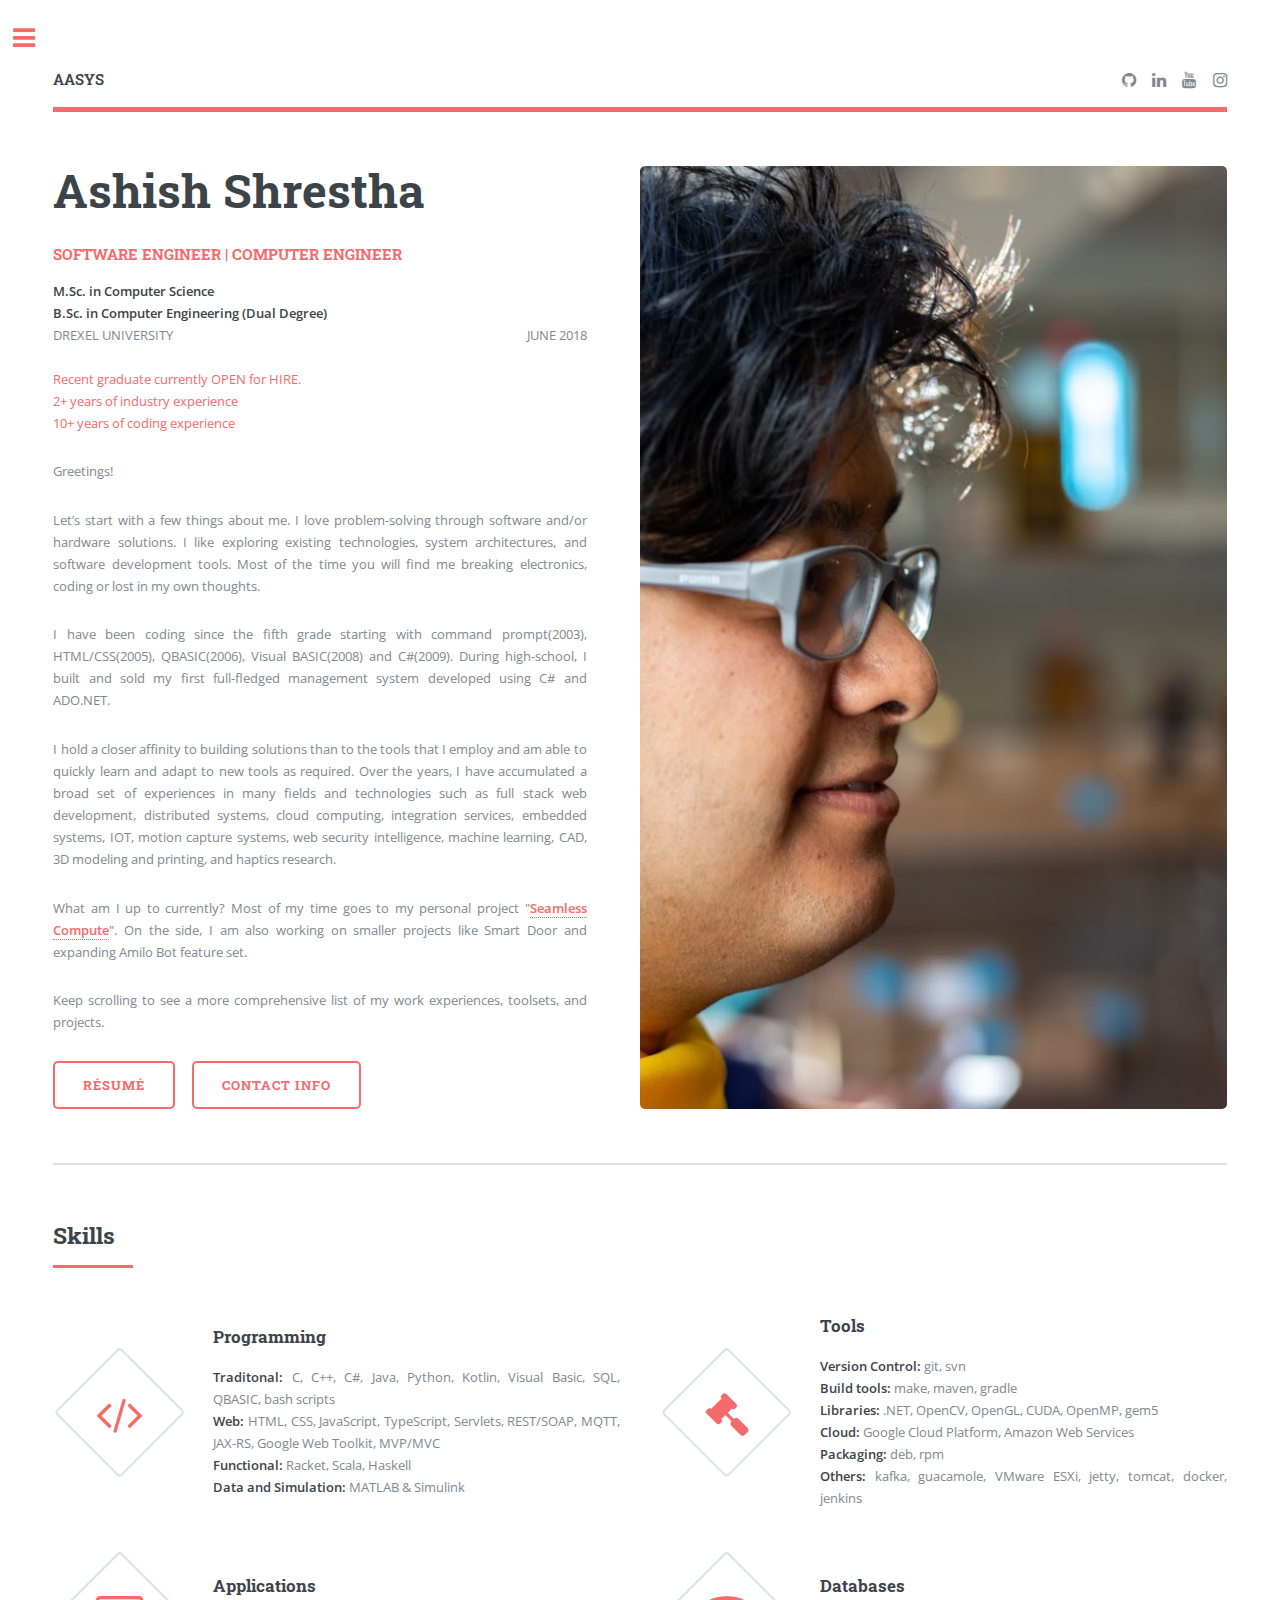
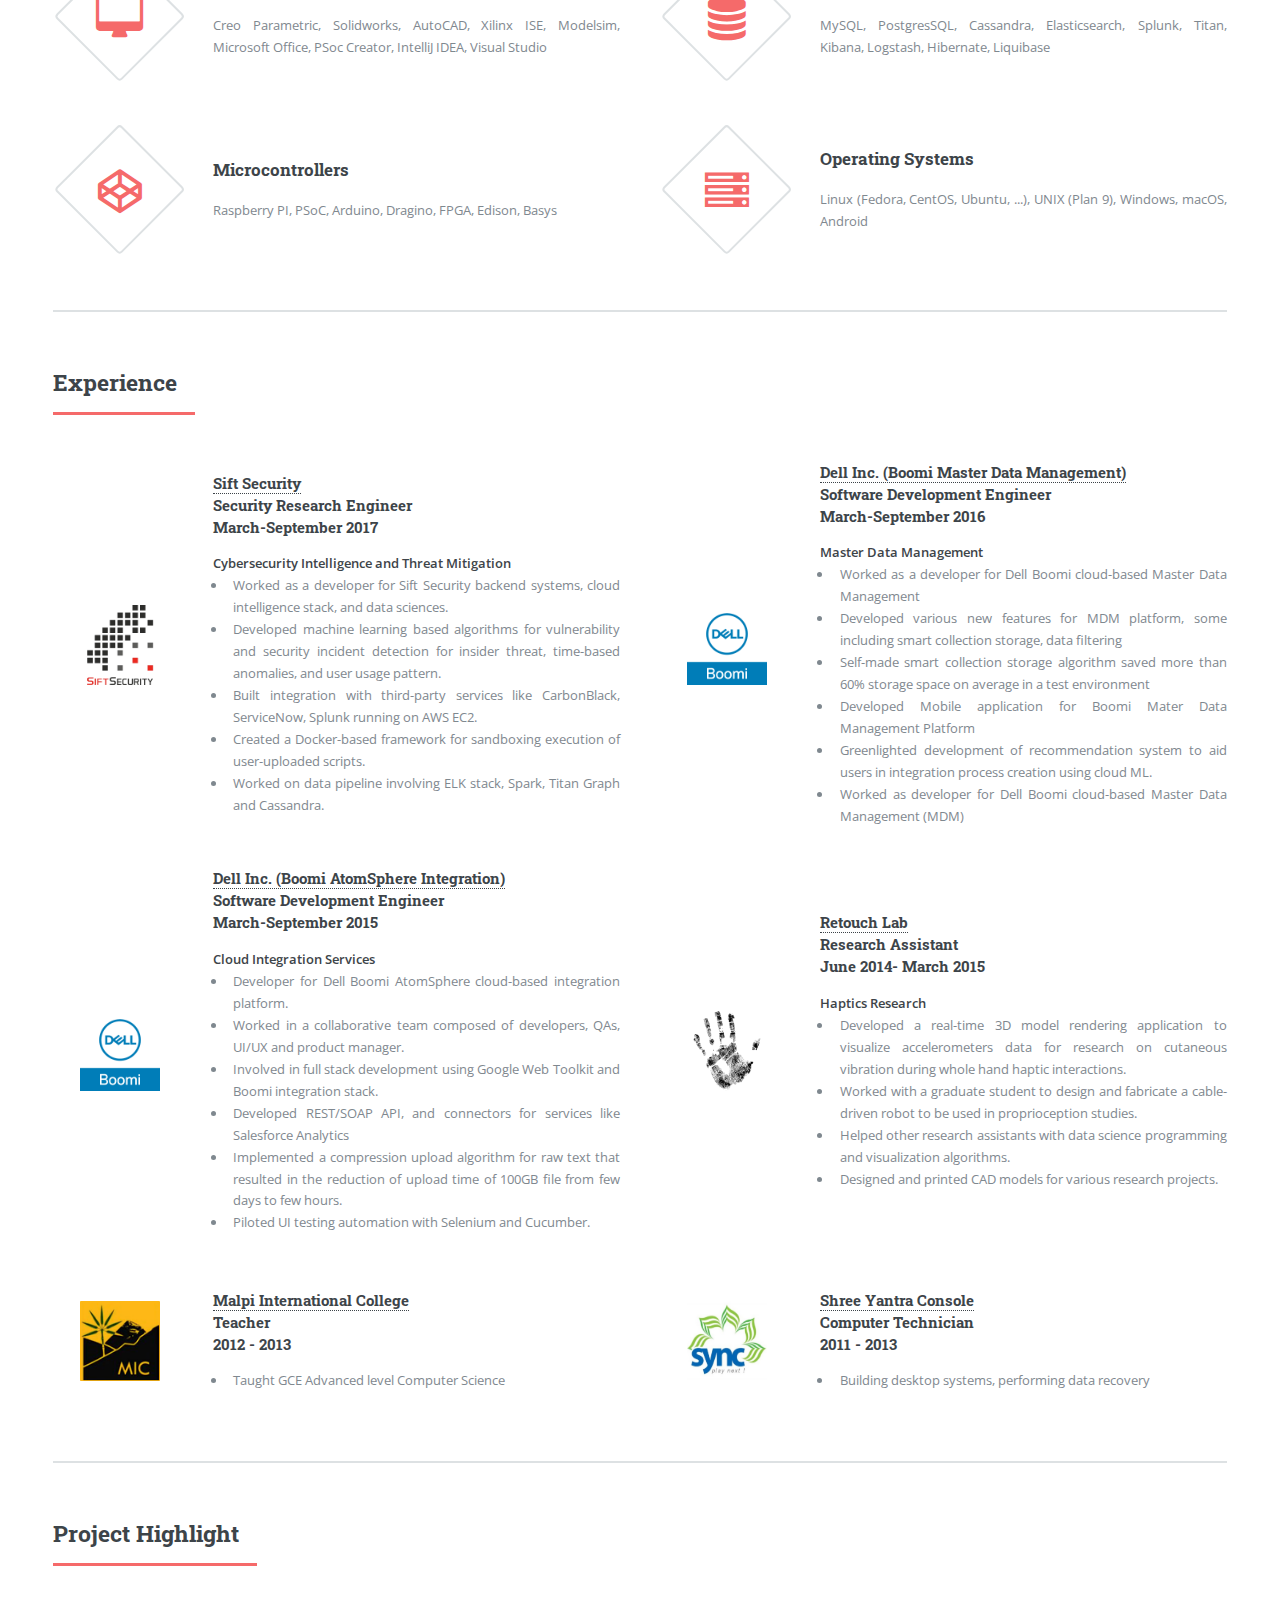
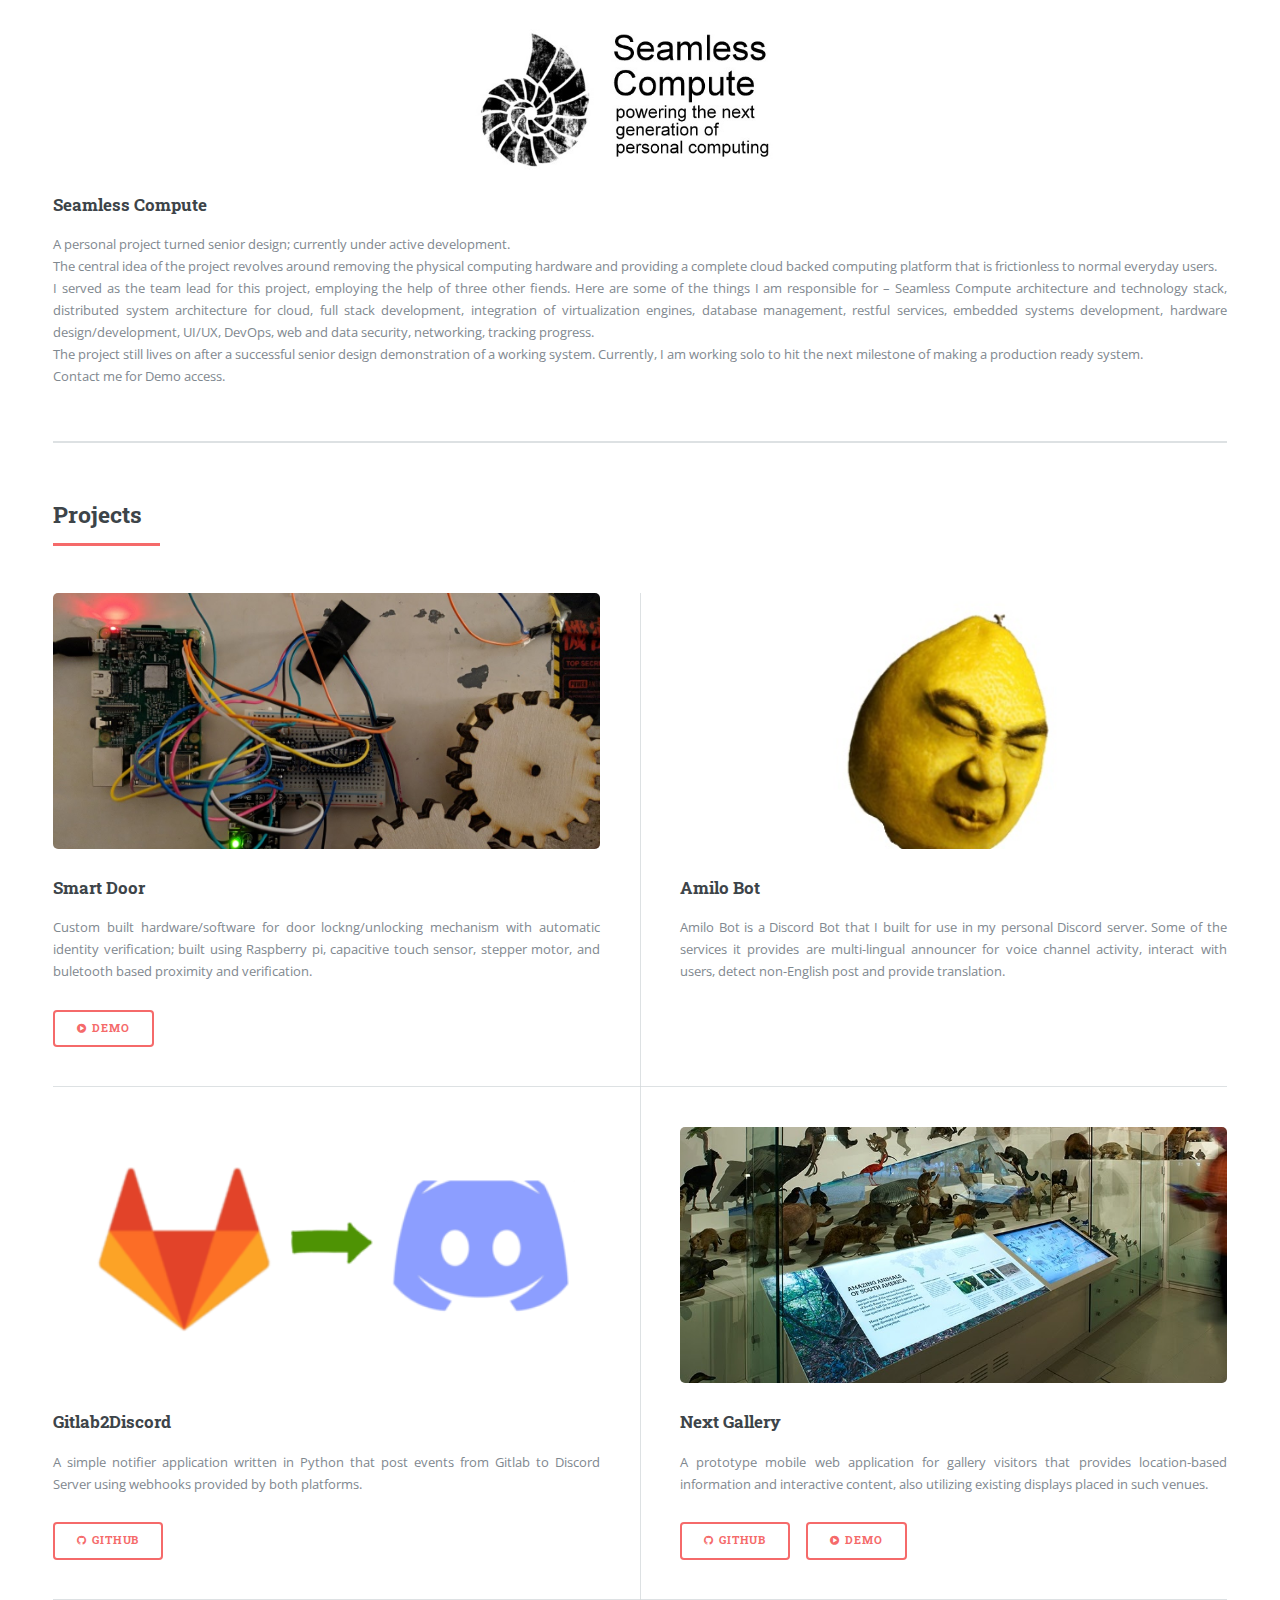
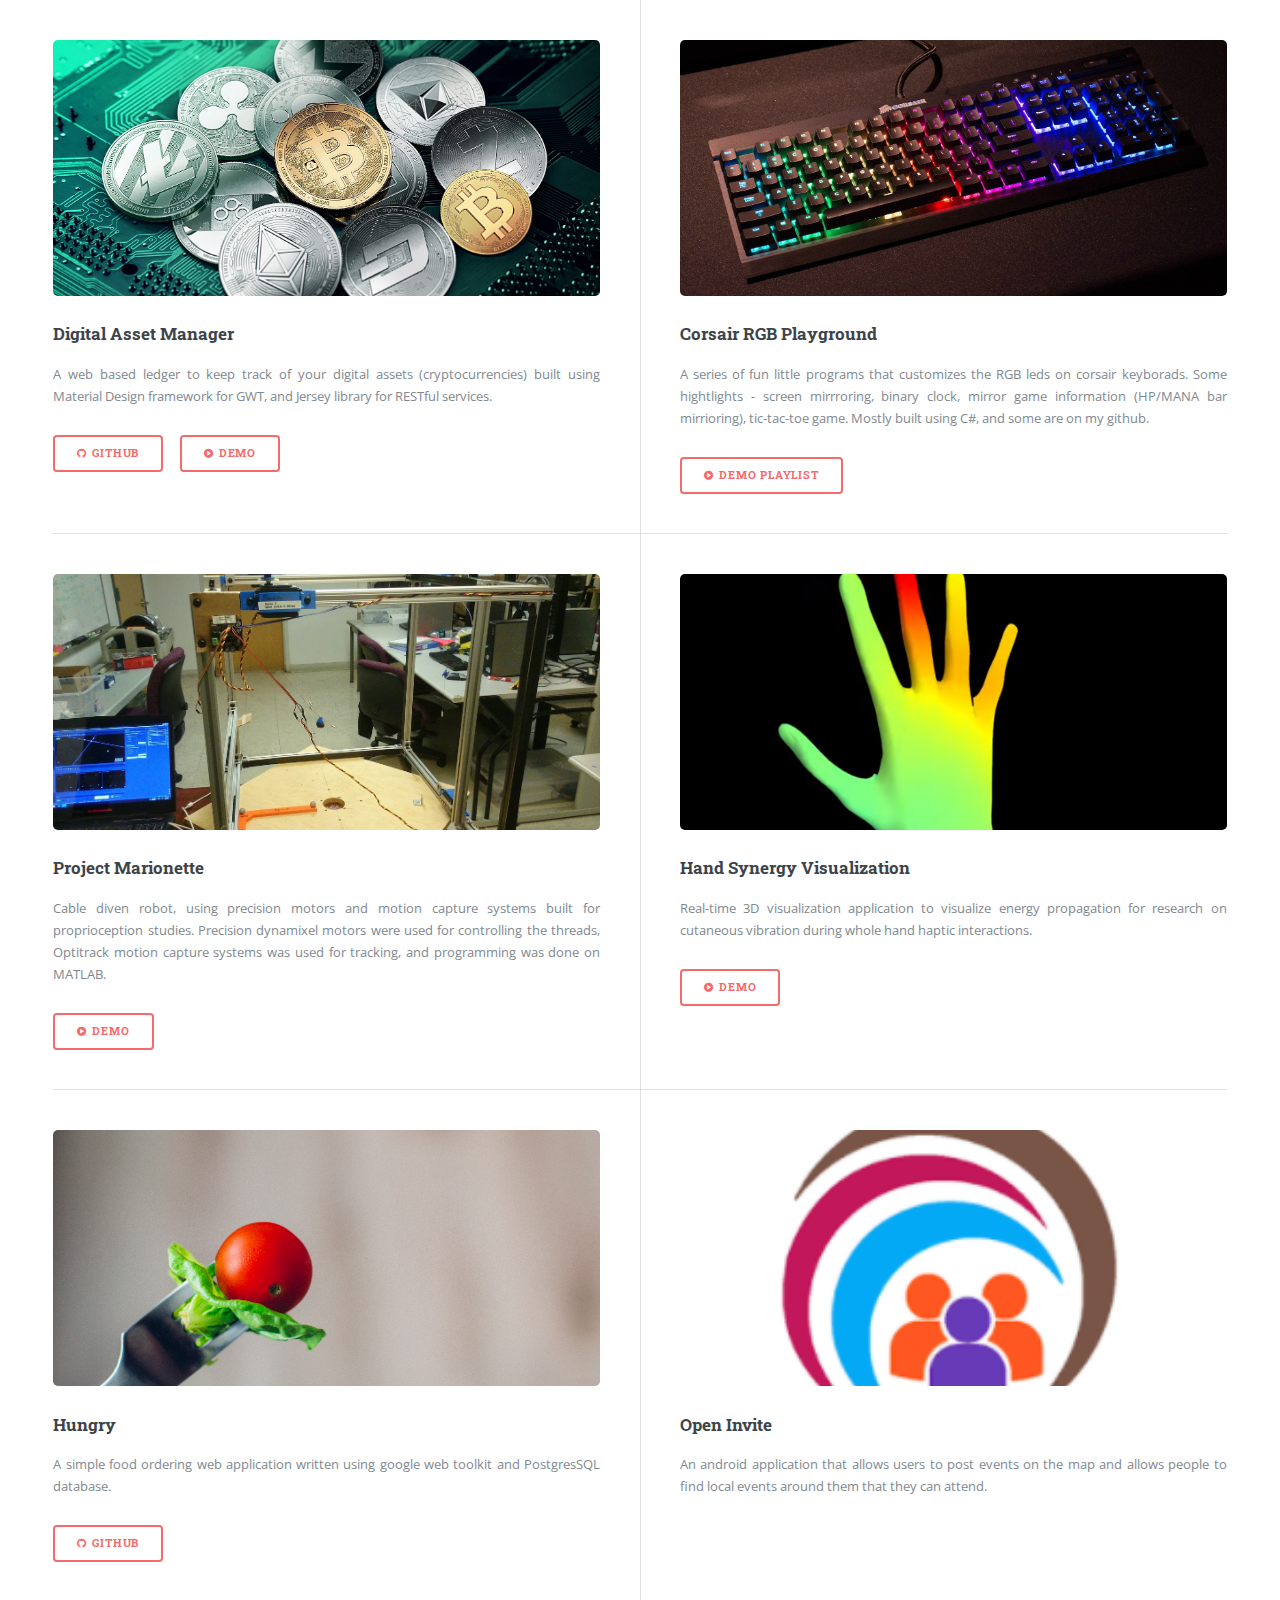
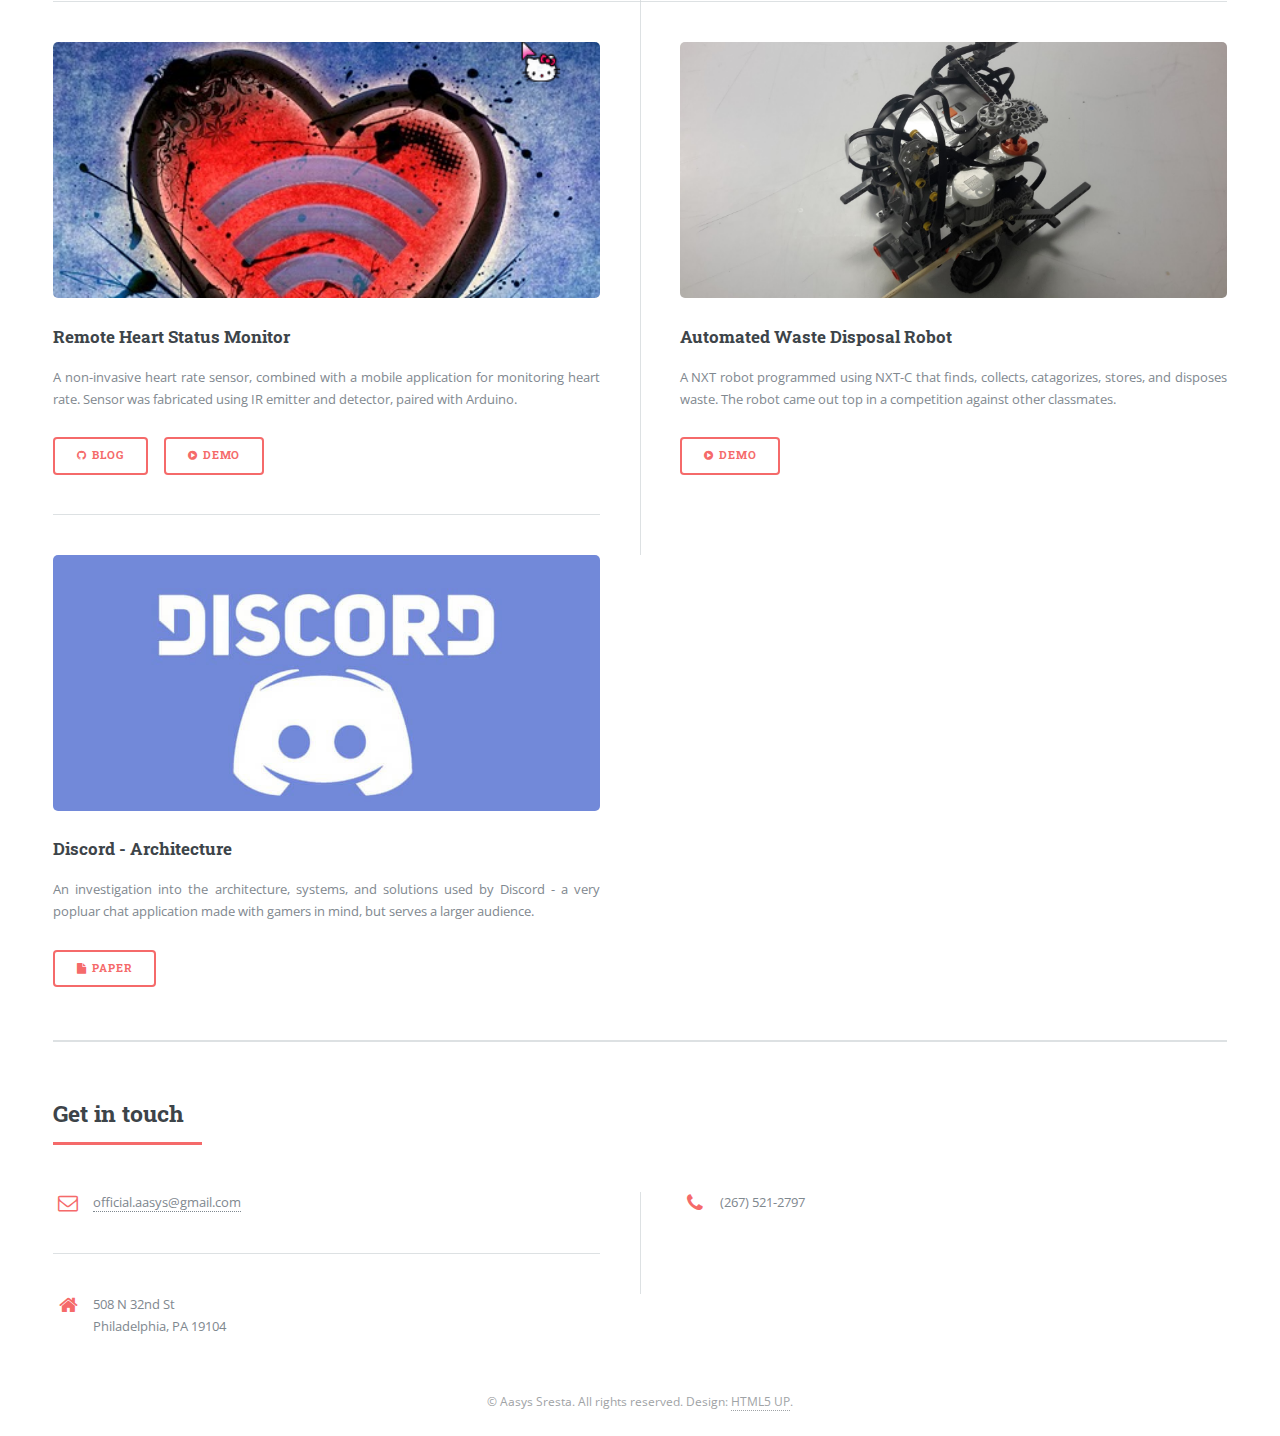
==== commit d5d65683: "update info" ====
--- a/index.html
+++ b/index.html
@@ -12,22 +12,22 @@
         <!--[if lte IE 9]><link rel="stylesheet" href="assets/css/ie9.css" /><![endif]-->
         <!--[if lte IE 8]><link rel="stylesheet" href="assets/css/ie8.css" /><![endif]-->
         <link rel="apple-touch-icon" sizes="57x57" href="/images/apple-icon-57x57.png">
-<link rel="apple-touch-icon" sizes="60x60" href="/images/apple-icon-60x60.png">
-<link rel="apple-touch-icon" sizes="72x72" href="/images/apple-icon-72x72.png">
-<link rel="apple-touch-icon" sizes="76x76" href="/images/apple-icon-76x76.png">
-<link rel="apple-touch-icon" sizes="114x114" href="/images/apple-icon-114x114.png">
-<link rel="apple-touch-icon" sizes="120x120" href="/images/apple-icon-120x120.png">
-<link rel="apple-touch-icon" sizes="144x144" href="/images/apple-icon-144x144.png">
-<link rel="apple-touch-icon" sizes="152x152" href="/images/apple-icon-152x152.png">
-<link rel="apple-touch-icon" sizes="180x180" href="/images/apple-icon-180x180.png">
-<link rel="icon" type="image/png" sizes="192x192"  href="/images/android-icon-192x192.png">
-<link rel="icon" type="image/png" sizes="32x32" href="/images/favicon-32x32.png">
-<link rel="icon" type="image/png" sizes="96x96" href="/images/favicon-96x96.png">
-<link rel="icon" type="image/png" sizes="16x16" href="/images/favicon-16x16.png">
-<link rel="manifest" href="/images/manifest.json">
-<meta name="msapplication-TileColor" content="#ffffff">
-<meta name="msapplication-TileImage" content="/images/ms-icon-144x144.png">
-<meta name="theme-color" content="#ffffff">
+        <link rel="apple-touch-icon" sizes="60x60" href="/images/apple-icon-60x60.png">
+        <link rel="apple-touch-icon" sizes="72x72" href="/images/apple-icon-72x72.png">
+        <link rel="apple-touch-icon" sizes="76x76" href="/images/apple-icon-76x76.png">
+        <link rel="apple-touch-icon" sizes="114x114" href="/images/apple-icon-114x114.png">
+        <link rel="apple-touch-icon" sizes="120x120" href="/images/apple-icon-120x120.png">
+        <link rel="apple-touch-icon" sizes="144x144" href="/images/apple-icon-144x144.png">
+        <link rel="apple-touch-icon" sizes="152x152" href="/images/apple-icon-152x152.png">
+        <link rel="apple-touch-icon" sizes="180x180" href="/images/apple-icon-180x180.png">
+        <link rel="icon" type="image/png" sizes="192x192"  href="/images/android-icon-192x192.png">
+        <link rel="icon" type="image/png" sizes="32x32" href="/images/favicon-32x32.png">
+        <link rel="icon" type="image/png" sizes="96x96" href="/images/favicon-96x96.png">
+        <link rel="icon" type="image/png" sizes="16x16" href="/images/favicon-16x16.png">
+        <link rel="manifest" href="/images/manifest.json">
+        <meta name="msapplication-TileColor" content="#ffffff">
+        <meta name="msapplication-TileImage" content="/images/ms-icon-144x144.png">
+        <meta name="theme-color" content="#ffffff">
     </head>
     <body id="tophead">
 
@@ -54,36 +54,38 @@
                         <div class="content">
                             <header>
                                 <h1>Ashish Shrestha</h1>
-                                <h4>COMPUTER ENGINEER | SOFTWARE ENGINEER</h4>
+                                <h4 style="color: #f56a6a">SOFTWARE ENGINEER | COMPUTER ENGINEER</h4>
                             </header>
                             <p>
                                 <strong>
                                     M.Sc. in Computer Science <br/>
                                     B.Sc. in Computer Engineering (Dual Degree)
                                 </strong><br/>
-                                DREXEL UNIVERSITY | JUNE 2018
-                            </p>
-                            <p>
-                            <p>
-                                Greetings! (Sorry for the weird photo!!) I am graduating this June and am actively looking for a full-time position. Feel free to email or contact me.
-                            </p>
-                            <p>
-                                Let’s start with a few things about me. I love problem solving through hardware and software solutions. I like exploring existing technologies, system architectures and software development tools. Most of the time you will find me breaking electronics, coding or lost in my own thoughts.
-                            </p>
-                            <p>
-                                I love developing solutions and designing detailed system architecture and blueprints with great attention to abstraction and modularization. I see coding as a tool to help solve problems, and as such hold little preference for any systems or programming languages, rather I believe each problem has different affinities to different solutions. So, I like to keep myself up to date on new technologies. 
-                            </p>
-                            <p>
-                                I hold strong and abstract understanding of systems and programming, allowing me to quickly adapt to any new environment. I have a wide range of experience in different fields and technologies. Some things I have been involved are full stack web development, distributed systems, cloud computing, embedded systems, IOT, motion capture systems, web security, machine learning, CAD, 3D modeling and printing, and haptics research.
-                            </p>
-                            <p>
-                                What am I up to currently? Most of my time goes to my personal and senior design project – Seamless Compute. You can read more about it in 
-                                <strong><a href="#highlight">“Project Highlight”</a></strong> section.
-
-                            </p>
-                            
-                            <p>
-                                Keep scrolling to see a more comprehensive list of my work experiences and projects. 
+                                DREXEL UNIVERSITY
+                                <span style="float: right">JUNE 2018</span>
+                                <br/><br/>
+                                <span style="color: #f56a6a">Recent graduate currently OPEN for HIRE.<br/>
+                                2+ years of industry experience <br/>
+                                10+ years of coding experience </span>
+                            </p>
+                            <p>
+                                Greetings!
+                            </p>
+                            <p>
+                                Let’s start with a few things about me. I love problem-solving through software and/or hardware solutions. I like exploring existing technologies, system architectures, and software development tools. Most of the time you will find me breaking electronics, coding or lost in my own thoughts.
+                            </p>
+                            <p>
+                                I have been coding since the fifth grade starting with command prompt(2003), HTML/CSS(2005), QBASIC(2006), Visual BASIC(2008) and C#(2009). During high-school, I built and sold my first full-fledged management system developed using C# and ADO.NET.
+                            </p>
+                            <p>
+                                I hold a closer affinity to building solutions than to the tools that I employ and am able to quickly learn and adapt to new tools as required. Over the years, I have accumulated a broad set of experiences in many fields and technologies such as full stack web development, distributed systems, cloud computing, integration services, embedded systems, IOT, motion capture systems, web security intelligence, machine learning, CAD, 3D modeling and printing, and haptics research.
+                            </p>
+                            <p>
+                                What am I up to currently? Most of my time goes to my personal project "<strong><a href="#highlight">Seamless Compute</a></strong>". On the side, I am also working on smaller projects like Smart Door and expanding Amilo Bot feature set.
+                            </p>
+
+                            <p>
+                                Keep scrolling to see a more comprehensive list of my work experiences, toolsets, and projects.
                             </p>
                             <ul class="actions">
                                 <li><a href="doc/AshishShrestha_resume.pdf" class="button big" target="_blank">Résumé</a></li>
@@ -131,7 +133,7 @@
                                         <br/>
                                         <strong>Packaging:</strong> deb, rpm
                                         <br/>
-                                        <strong>Others:</strong> kafka, guacamole, VMware ESXi, jetty, tomcat, docker
+                                        <strong>Others:</strong> kafka, guacamole, VMware ESXi, jetty, tomcat, docker, jenkins
 
                                     </p>
                                 </div>
@@ -170,7 +172,7 @@
                                 <div class="content">
                                     <h3>Operating Systems</h3>
                                     <p>
-                                        Linux (Fedora, CentOS, Ubuntu, Plan 9, ...), Windows, macOS, Android
+                                        Linux (Fedora, CentOS, Ubuntu, ...), UNIX (Plan 9), Windows, macOS, Android
                                     </p>
                                 </div>
                             </article>
@@ -198,17 +200,14 @@
                                             March-September 2017
                                         </h4>    
                                     </span>
+                                    <strong>Cybersecurity Intelligence and Threat Mitigation</strong>
                                     <ul>
-                                        <li>Developed vulnerability and security incident detection
-                                            algorithms - insider threat, time-based anomalies, user usage
-                                            pattern using machine learning techniques
-                                        </li>    
-                                        <li>Responible for integrating Sift Security with third party
-                                            services like CarbonBlack, ServiceNow, Splunk
-                                        </li>    
-                                        <li>Created a Docker based framework for sandboxing execution
-                                            of user-uploaded scripts
-                                        </li>    
+                                        <li>Worked as a developer for Sift Security backend systems, cloud intelligence stack, and data sciences.
+                                        </li>
+                                        <li>Developed machine learning based algorithms for vulnerability and security incident detection for insider threat, time-based anomalies, and user usage pattern. </li>
+                                        <li>Built integration with third-party services like CarbonBlack, ServiceNow, Splunk running on AWS EC2.</li>    
+                                        <li>Created a Docker-based framework for sandboxing execution of user-uploaded scripts.</li>
+                                        <li>Worked on data pipeline involving ELK stack, Spark, Titan Graph and Cassandra.</li>
                                     </ul>
                                 </div>
                             </article>
@@ -227,18 +226,14 @@
                                             March-September 2016
                                         </h4>    
                                     </span>
+                                    <strong>Master Data Management</strong>
                                     <ul>
-                                        <li>Worked as developer for Dell Boomi cloud-based Master Data
-                                            Management (MDM)
-                                        </li>    
-                                        <li>Developed various new features for MDM platform, some
-                                            including smart collection storage, data filtering
-                                        </li>    
-                                        <li>Developed Mobile web application for Boomi MDM Platform
-                                        </li>    
-                                        <li>Applied machine learning for creating recommendation system
-                                            to aid users in integration process creation
-                                        </li>
+                                        <li>Worked as a developer for Dell Boomi cloud-based Master Data Management </li>
+                                        <li>Developed various new features for MDM platform, some including smart collection storage, data filtering</li>
+                                        <li>Self-made smart collection storage algorithm saved more than 60% storage space on average in a test environment</li>
+                                        <li>Developed Mobile application for Boomi Mater Data Management Platform</li>
+                                        <li>Greenlighted development of recommendation system to aid users in integration process creation using cloud ML.</li>
+                                        <li>Worked as developer for Dell Boomi cloud-based Master Data Management (MDM)</li>
                                     </ul>
                                 </div>
                             </article>
@@ -257,18 +252,14 @@
                                             March-September 2015
                                         </h4>    
                                     </span>
+                                    <strong>Cloud Integration Services</strong>
                                     <ul>
-                                        <li>Developer for Dell Boomi AtomSphere cloud-based iPaaS
-                                        </li>    
-                                        <li>Experience with agile development, and scrum teams
-                                        </li>    
-                                        <li>Involved in full stack development using Google Web Toolkit
-                                        </li>    
-                                        <li>Worked on AtomSphere runtime containers and connectors
-                                            that run integration processes
-                                        </li>
-                                        <li>Automated UI testing using Selenium and Cucumber
-                                        </li>
+                                        <li>Developer for Dell Boomi AtomSphere cloud-based integration platform.</li>
+                                        <li>Worked in a collaborative team composed of developers, QAs, UI/UX and product manager.</li>
+                                        <li>Involved in full stack development using Google Web Toolkit and Boomi integration stack.</li>
+                                        <li>Developed REST/SOAP API, and connectors for services like Salesforce Analytics</li>
+                                        <li>Implemented a compression upload algorithm for raw text that resulted in the reduction of upload time of 100GB file from few days to few hours.</li>
+                                        <li>Piloted UI testing automation with Selenium and Cucumber.</li>
                                     </ul>
                                 </div>
                             </article>
@@ -287,17 +278,12 @@
                                             June 2014- March 2015
                                         </h4>    
                                     </span>
+                                    <strong>Haptics Research</strong>
                                     <ul>
-                                        <li>Developed a real-time 3D visualization application to
-                                            visualize energy propagation for research on cutaneous
-                                            vibration during whole hand haptic interactions.
-                                        </li>    
-                                        <li>Worked with a graduate student to design and fabricate a cable
-                                            driven robot to be used in proprioception studies.
-                                        </li>    
-                                        <li>Experience with motion capture systems, motor control, CAD
-                                            and 3D printing
-                                        </li>
+                                        <li>Developed a real-time 3D model rendering application to visualize accelerometers data for research on cutaneous vibration during whole hand haptic interactions.</li>
+                                        <li>Worked with a graduate student to design and fabricate a cable-driven robot to be used in proprioception studies.</li>
+                                        <li>Helped other research assistants with data science programming and visualization algorithms.</li>
+                                        <li>Designed and printed CAD models for various research projects.</li>
                                     </ul>
                                 </div>
                             </article>
@@ -358,7 +344,16 @@
                                 </a>
                             </center>
                             <a href="http://aasys.io/seamless/" target="_blank"><h3>Seamless Compute</h3></a>
-                            <p>A personal project turned senior design; currently under active development. I serve as the team lead for this project. Here are some of the things I am responsible for – Seamless Compute architecture and technology stack, distributed system architecture for cloud, full stack development, integration of virtualization engines, database management, restful services, embedded systems development, hardware design/development, UI/UX, DevOps, web and data security, networking, tracking progress.
+                            <p>
+                                A personal project turned senior design; currently under active development.
+                                <br/>
+                                The central idea of the project revolves around removing the physical computing hardware and providing a complete cloud backed computing platform that is frictionless to normal everyday users.
+                                <br/>
+                                I served as the team lead for this project, employing the help of three other fiends. Here are some of the things I am responsible for – Seamless Compute architecture and technology stack, distributed system architecture for cloud, full stack development, integration of virtualization engines, database management, restful services, embedded systems development, hardware design/development, UI/UX, DevOps, web and data security, networking, tracking progress.
+                                <br/>
+                                The project still lives on after a successful senior design demonstration of a working system. Currently, I am working solo to hit the next milestone of making a production ready system.
+                                <br/>
+                                Contact me for Demo access.
                             </p>
                         </article>
                     </section>
@@ -369,6 +364,16 @@
                             <h2>Projects</h2>
                         </header>
                         <div class="posts">
+                            <article>
+                                <span class="image"><img src="images/projects/smartdoor.jpg" class="project-img" /></span>
+                                <h3>Smart Door</h3>
+                                <p>Custom built hardware/software for door lockng/unlocking mechanism with automatic identity verification; 
+                                    built using Raspberry pi, capacitive touch sensor, stepper motor, and buletooth based proximity and verification.
+                                </p>
+                                <ul class="actions">
+                                    <li><a href="https://www.youtube.com/watch?v=A05R2BRYyEI" class="button icon fa-play-circle" target="_blank">demo</a></li>
+                                </ul>
+                            </article>
                             <article>
                                 <span class="image"><img src="images/projects/amilo.jpg" class="project-img" /></span>
                                 <h3>Amilo Bot</h3>
@@ -483,7 +488,7 @@
                                     <li><a href="https://www.youtube.com/watch?v=qFn0017UIdM" class="button icon fa-play-circle" target="_blank">demo</a></li>
                                 </ul>
                             </article>
-                            
+
                             <article>
                                 <span class="image"><img src="images/projects/discord.jpg" class="project-img" /></span>
                                 <h3>Discord - Architecture</h3>
@@ -589,14 +594,14 @@
         <!--[if lte IE 8]><script src="assets/js/ie/respond.min.js"></script><![endif]-->
         <script src="assets/js/main.js"></script>
         <!-- Global site tag (gtag.js) - Google Analytics -->
-<script async src="https://www.googletagmanager.com/gtag/js?id=UA-118465632-1"></script>
-<script>
-  window.dataLayer = window.dataLayer || [];
-  function gtag(){dataLayer.push(arguments);}
-  gtag('js', new Date());
-
-  gtag('config', 'UA-118465632-1');
-</script>
+        <script async src="https://www.googletagmanager.com/gtag/js?id=UA-118465632-1"></script>
+        <script>
+            window.dataLayer = window.dataLayer || [];
+            function gtag(){dataLayer.push(arguments);}
+            gtag('js', new Date());
+
+            gtag('config', 'UA-118465632-1');
+        </script>
 
     </body>
 </html>
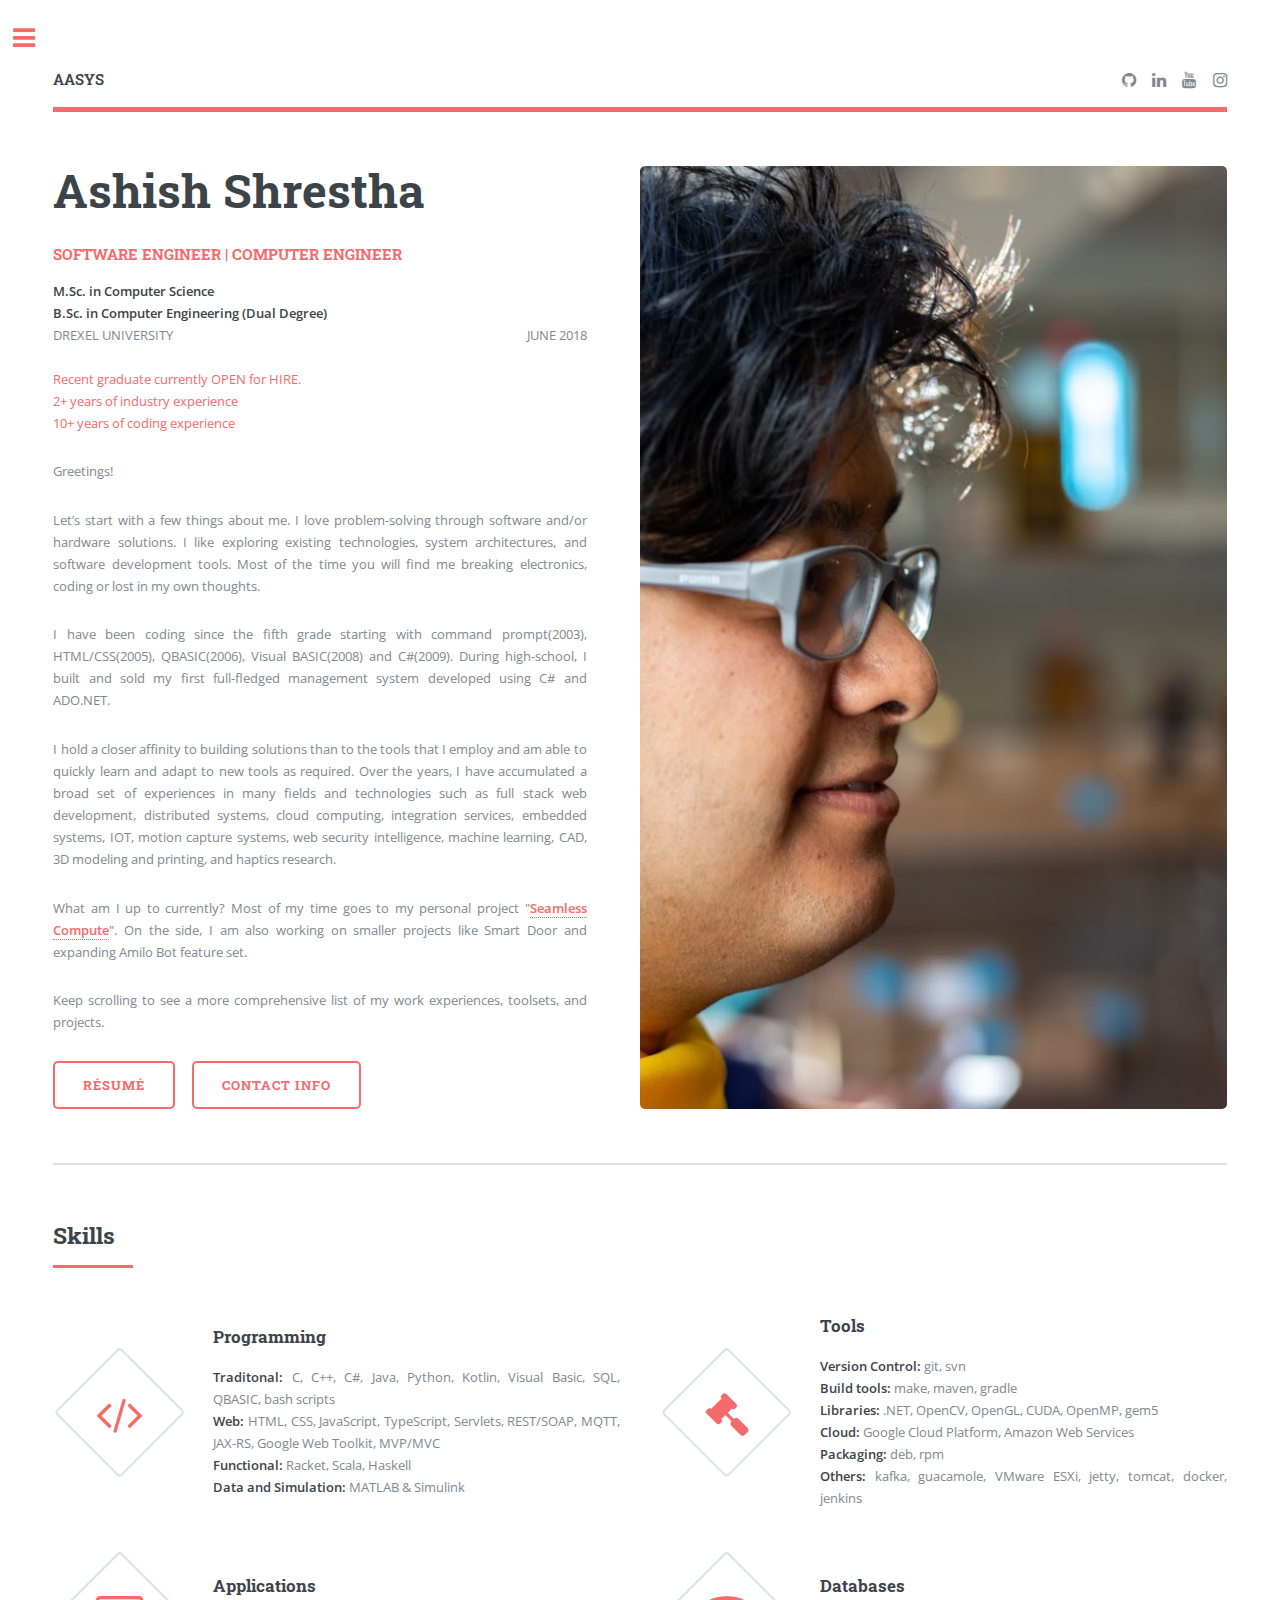
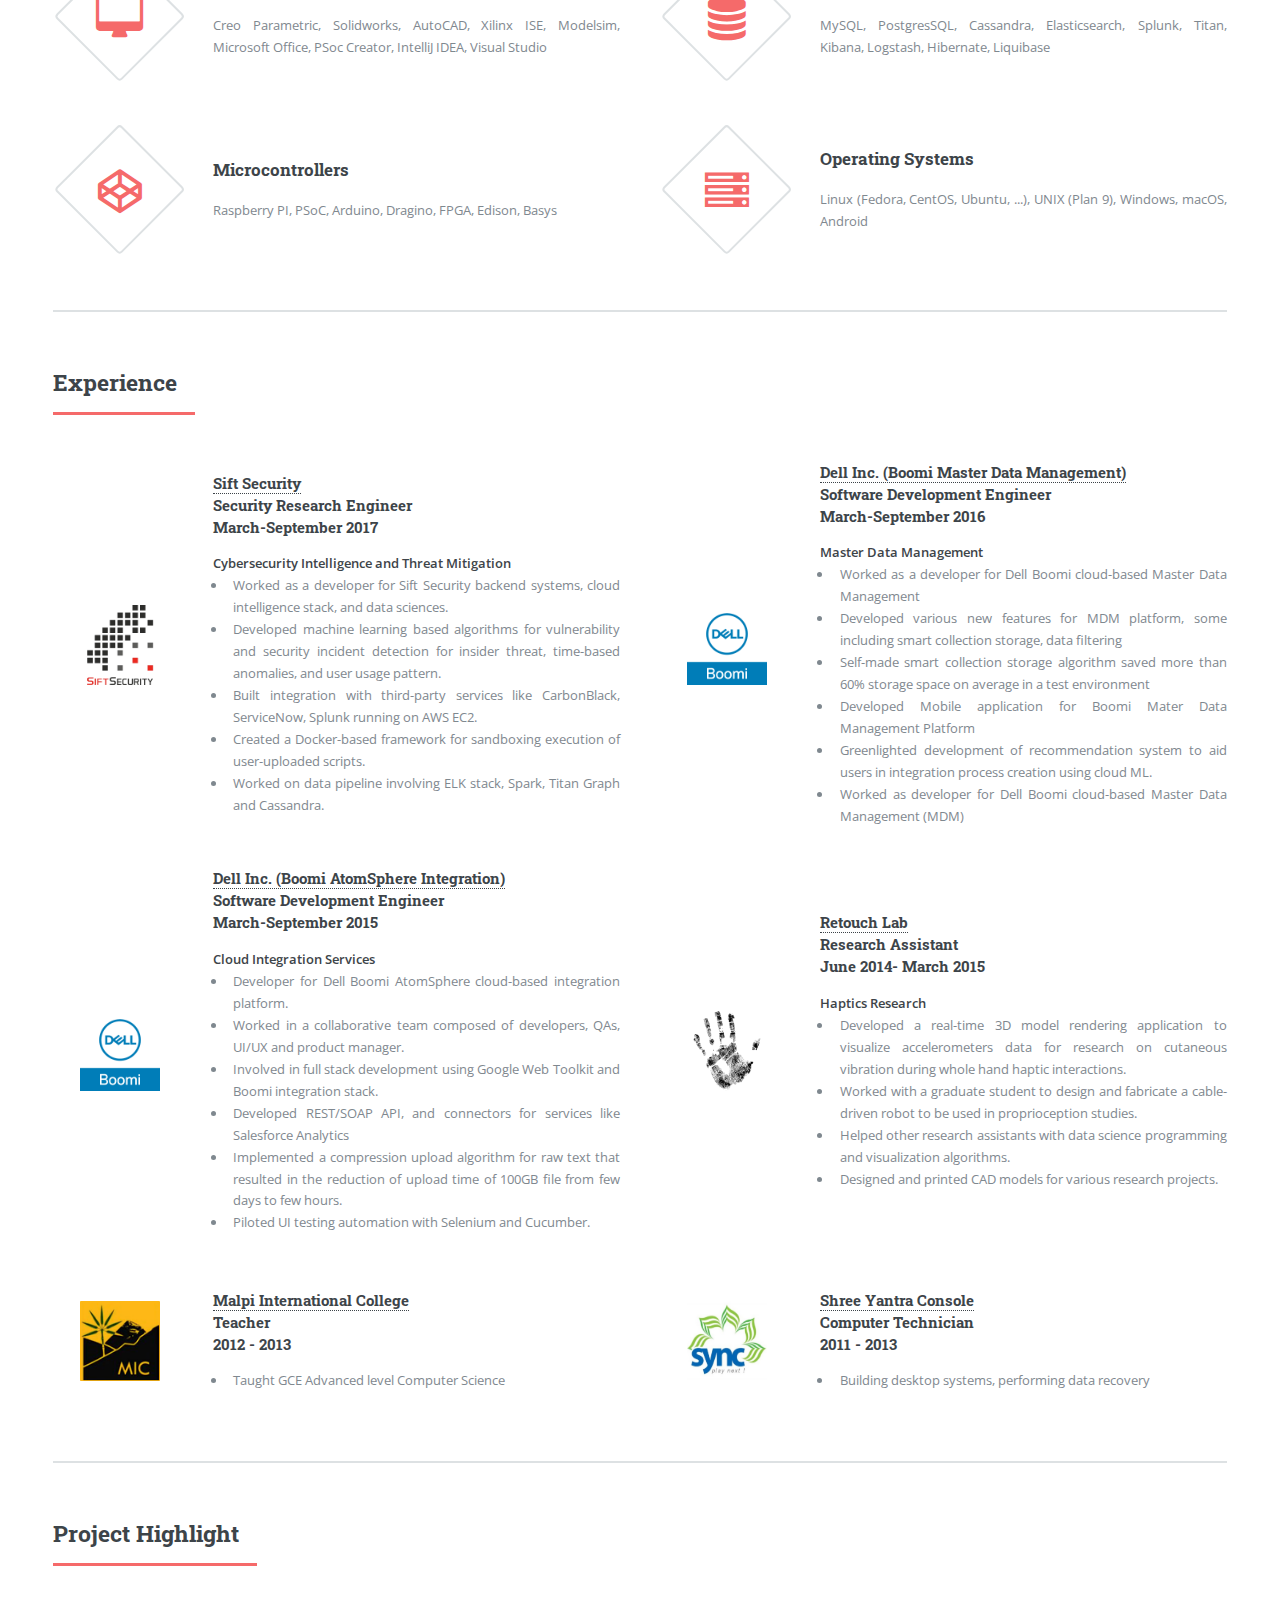
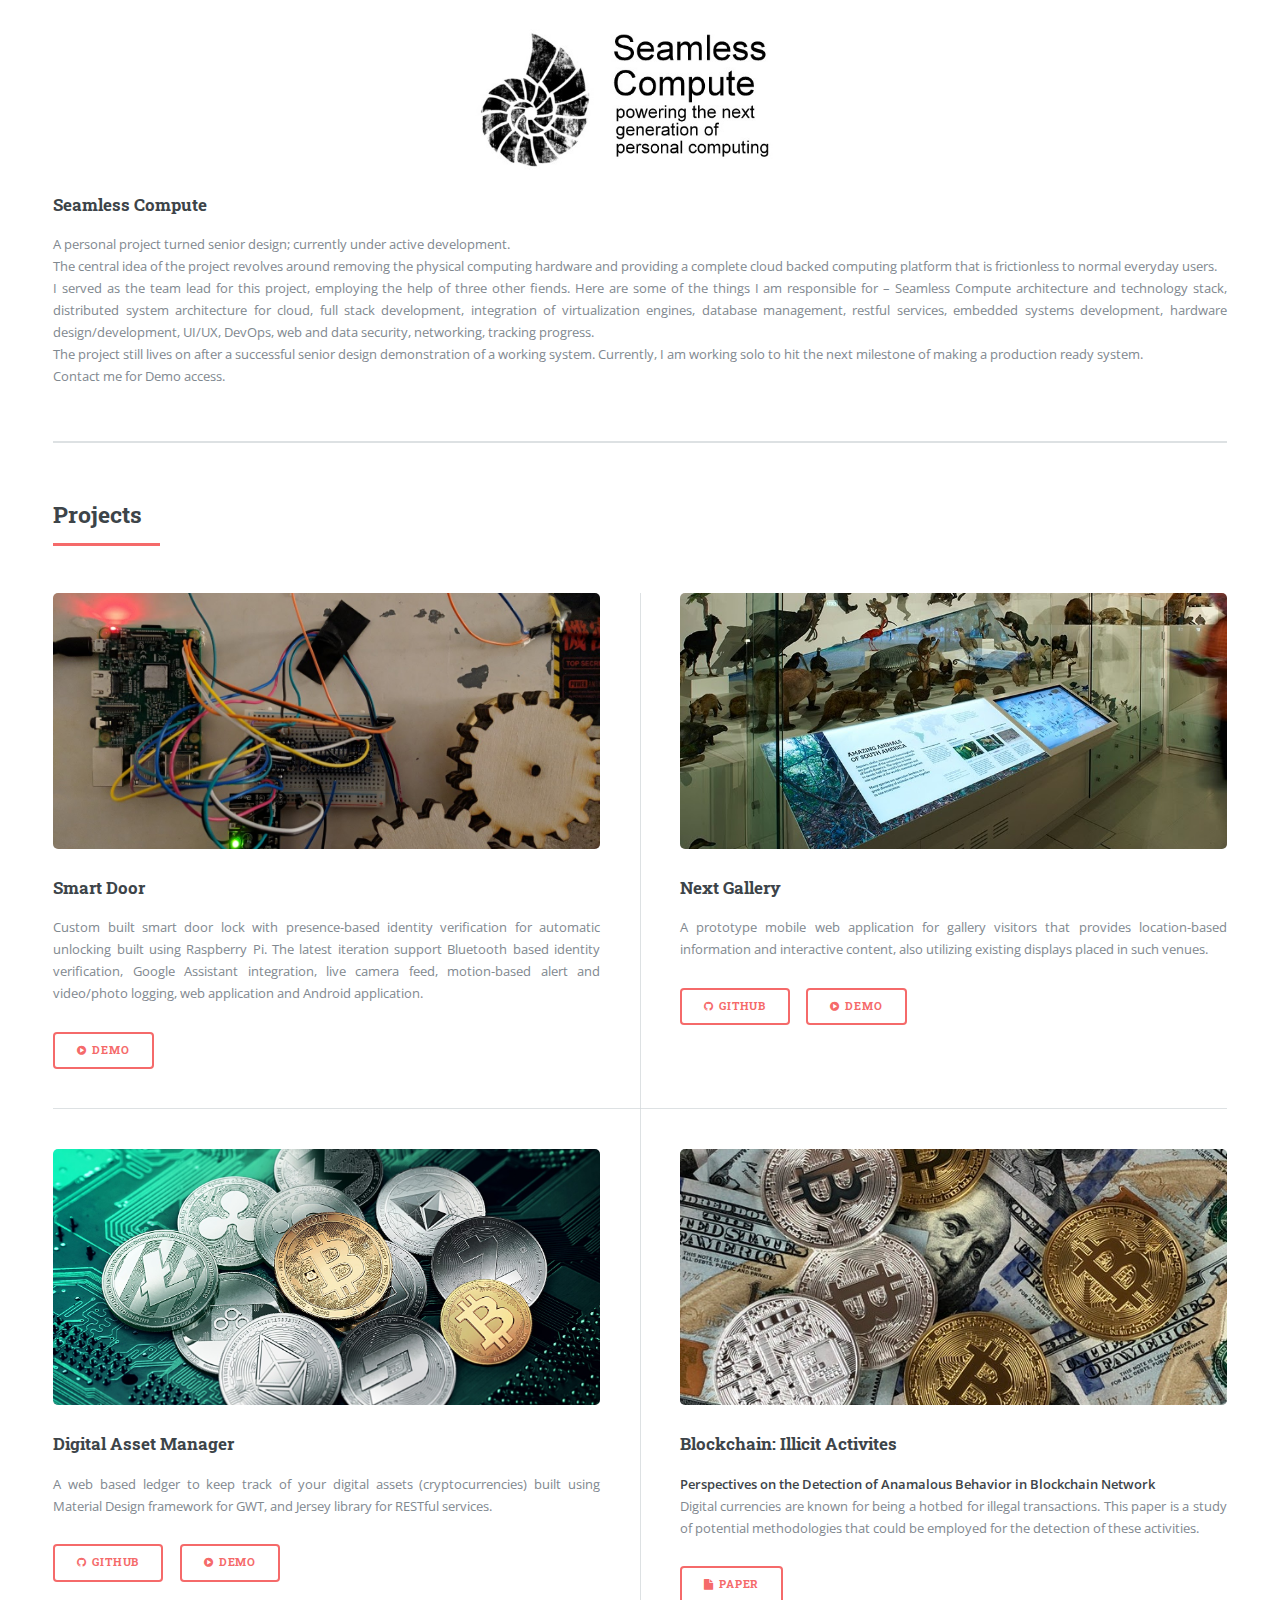
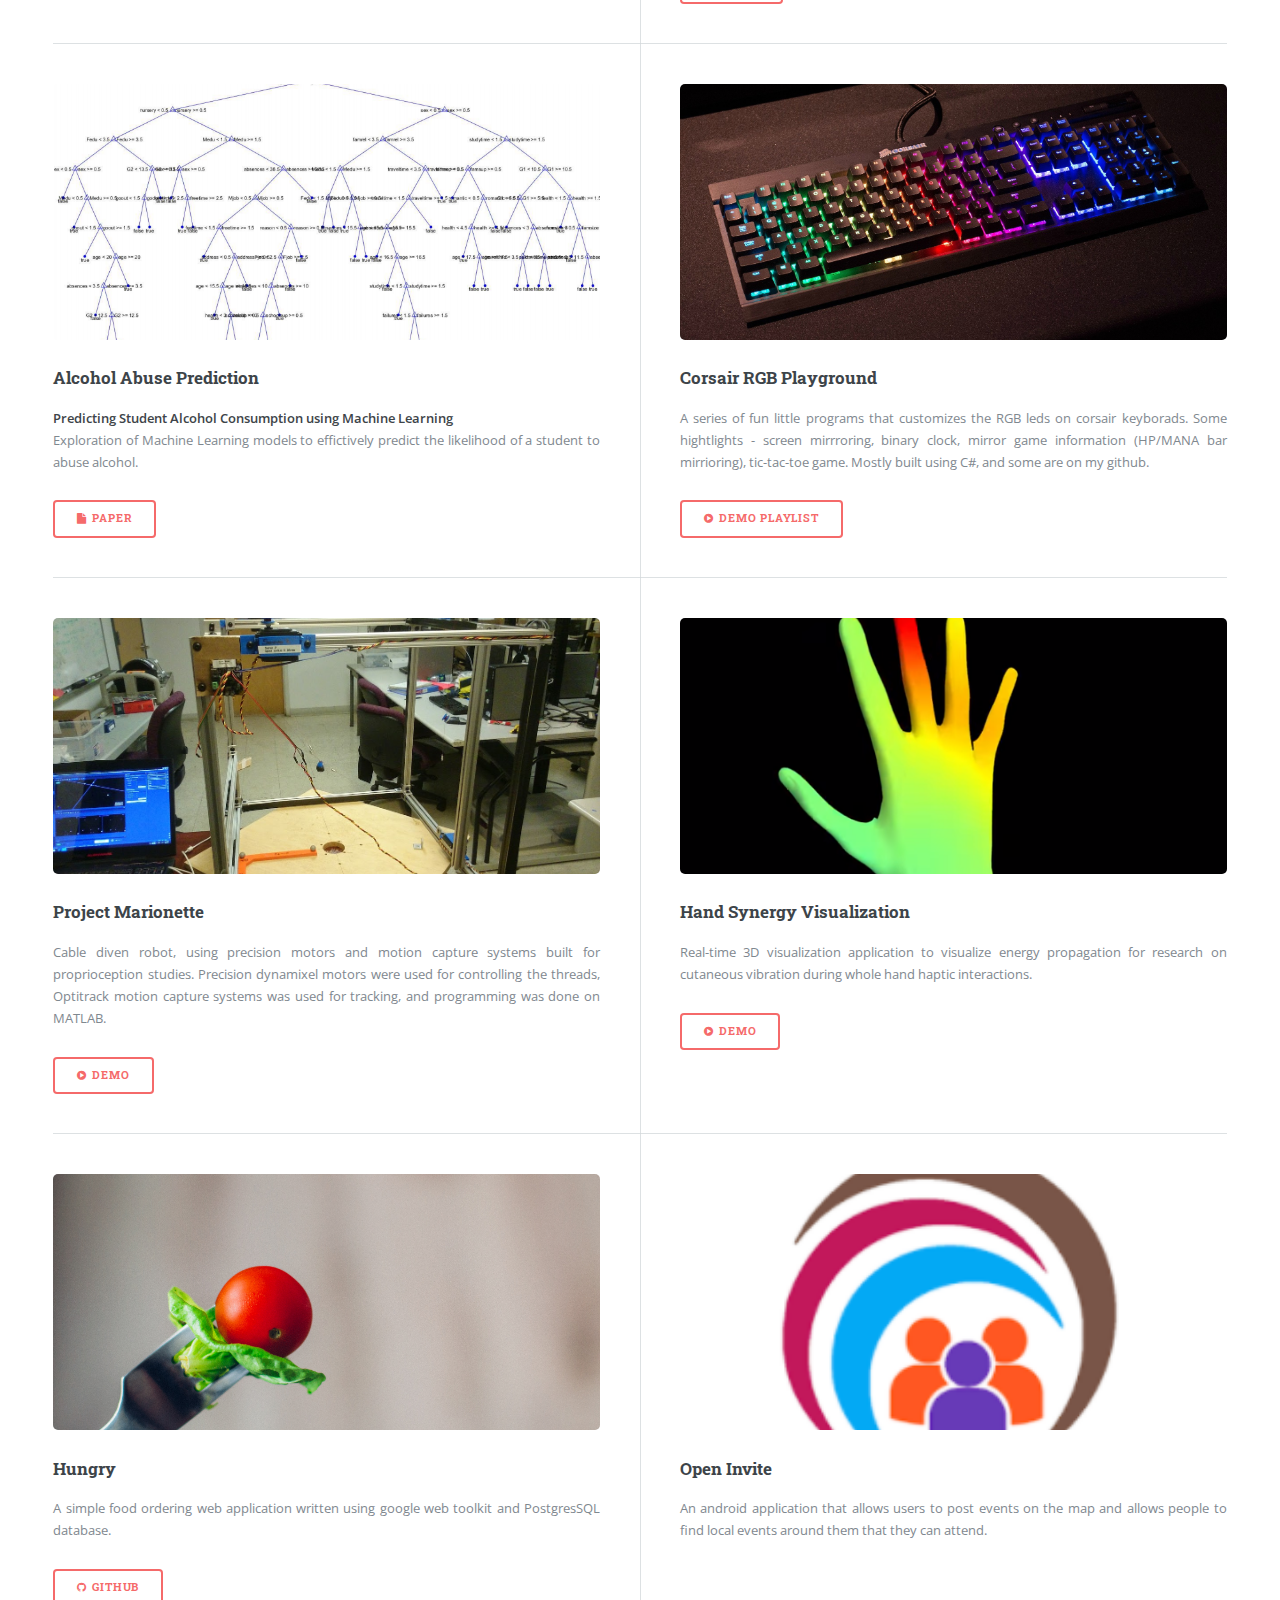
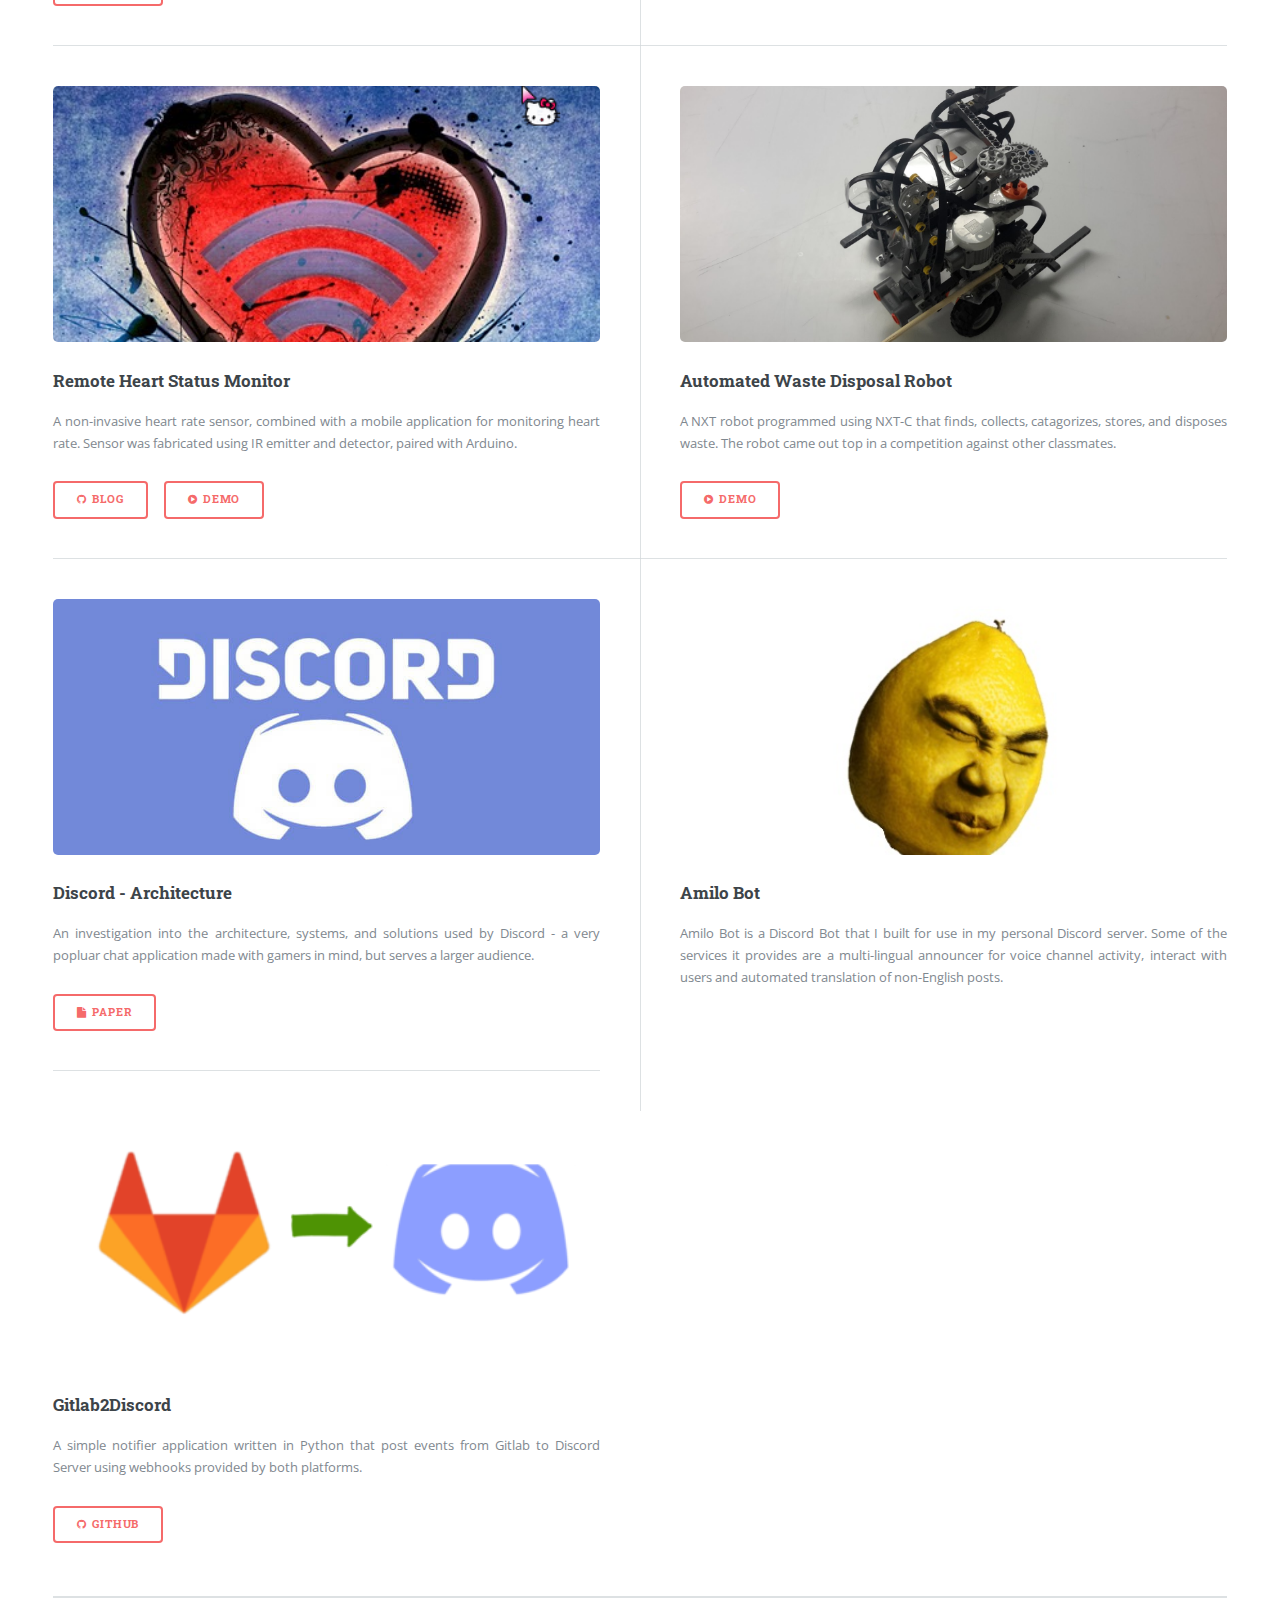
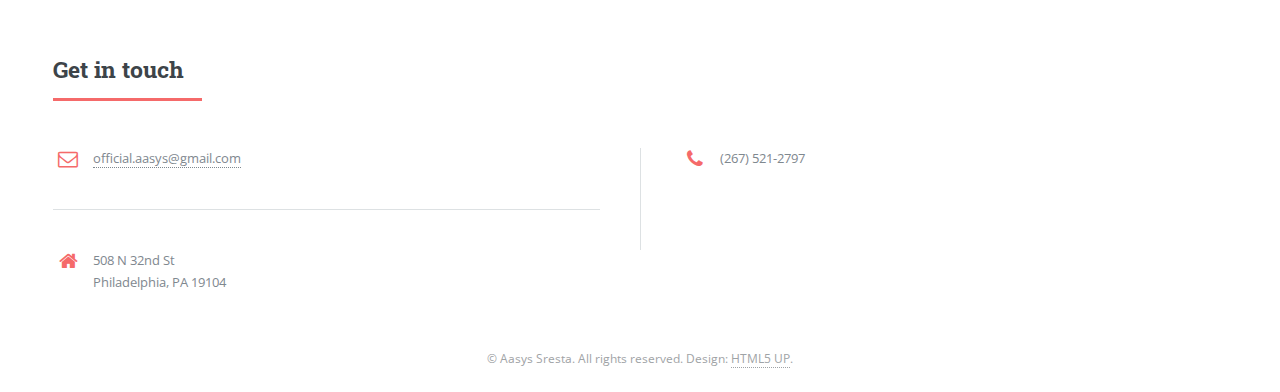
==== commit 5b9cee3d: "projects update" ====
--- a/index.html
+++ b/index.html
@@ -367,31 +367,13 @@
                             <article>
                                 <span class="image"><img src="images/projects/smartdoor.jpg" class="project-img" /></span>
                                 <h3>Smart Door</h3>
-                                <p>Custom built hardware/software for door lockng/unlocking mechanism with automatic identity verification; 
-                                    built using Raspberry pi, capacitive touch sensor, stepper motor, and buletooth based proximity and verification.
+                                <p>
+                                    Custom built smart door lock with presence-based identity verification for automatic unlocking built using Raspberry Pi. The latest iteration
+                                    support Bluetooth based identity verification, Google Assistant integration, live camera feed, motion-based alert and video/photo logging,
+                                    web application and Android application.
                                 </p>
                                 <ul class="actions">
                                     <li><a href="https://www.youtube.com/watch?v=A05R2BRYyEI" class="button icon fa-play-circle" target="_blank">demo</a></li>
-                                </ul>
-                            </article>
-                            <article>
-                                <span class="image"><img src="images/projects/amilo.jpg" class="project-img" /></span>
-                                <h3>Amilo Bot</h3>
-                                <p>Amilo Bot is a Discord Bot that I built for use in my personal
-                                    Discord server. Some of the services it provides are multi-lingual
-                                    announcer for voice channel activity, interact with users, detect
-                                    non-English post and provide translation.
-                                </p>
-                            </article>
-
-                            <article>
-                                <span class="image"><img src="images/projects/g2d.png" class="project-img" /></span>
-                                <h3>Gitlab2Discord</h3>
-                                <p>A simple notifier application written in Python that post events
-                                    from Gitlab to Discord Server using webhooks provided by both
-                                    platforms.</p>
-                                <ul class="actions">
-                                    <li><a href="https://github.com/Aasys/Gitlab2Discord" class="button icon fa-github" target="_blank">github</a></li>
                                 </ul>
                             </article>
 
@@ -417,6 +399,28 @@
                                 </ul>
                             </article>
 
+                            <article>
+                                <span class="image"><img src="images/projects/blockchain.jpeg" class="project-img" /></span>
+                                <h3>Blockchain: Illicit Activites</h3>
+                                <p><strong>Perspectives on the Detection of Anamalous Behavior in Blockchain Network</strong> <br/> 
+                                    Digital currencies are known for being a hotbed for illegal transactions. 
+                                    This paper is a study of potential methodologies that could be employed for the detection of these activities.
+                                </p>
+                                <ul class="actions">
+                                    <li><a href="doc/anomalous_blockchain.pdf" class="button icon fa-file" target="_blank">Paper</a></li>
+                                </ul>
+                            </article>
+                                                 
+                            <article>
+                                <span class="image"><img src="images/projects/alcohol.png" class="project-img" /></span>
+                                <h3>Alcohol Abuse Prediction</h3>
+                                <p><strong>Predicting Student Alcohol Consumption using Machine Learning</strong> <br/> 
+                                    Exploration of Machine Learning models to effictively predict the likelihood of a student to abuse alcohol.</p>
+                                <ul class="actions">
+                                    <li><a href="doc/AshishShrestha_alcohol.pdf" class="button icon fa-file" target="_blank">Paper</a></li>
+                                </ul>
+                            </article>        
+                            
                             <article>
                                 <span class="image"><img src="images/projects/corsair.jpg" class="project-img" /></span>
                                 <h3>Corsair RGB Playground</h3>
@@ -495,6 +499,28 @@
                                 <p>An investigation into the architecture, systems, and solutions used by Discord - a very popluar chat application made with gamers in mind, but serves a larger audience.</p>
                                 <ul class="actions">
                                     <li><a href="doc/AshishShrestha_dicord.pdf" class="button icon fa-file" target="_blank">Paper</a></li>
+                                </ul>
+                            </article>            
+                            
+                            
+                            <article>
+                                <span class="image"><img src="images/projects/amilo.jpg" class="project-img" /></span>
+                                <h3>Amilo Bot</h3>
+                                <p>
+                                    Amilo Bot is a Discord Bot that I built for use in my personal  Discord server. 
+                                    Some of the services it provides are a multi-lingual announcer for voice channel activity, 
+                                    interact with users and automated translation of non-English posts.
+                                </p>
+                            </article>
+
+                            <article>
+                                <span class="image"><img src="images/projects/g2d.png" class="project-img" /></span>
+                                <h3>Gitlab2Discord</h3>
+                                <p>A simple notifier application written in Python that post events
+                                    from Gitlab to Discord Server using webhooks provided by both
+                                    platforms.</p>
+                                <ul class="actions">
+                                    <li><a href="https://github.com/Aasys/Gitlab2Discord" class="button icon fa-github" target="_blank">github</a></li>
                                 </ul>
                             </article>
                             <!--
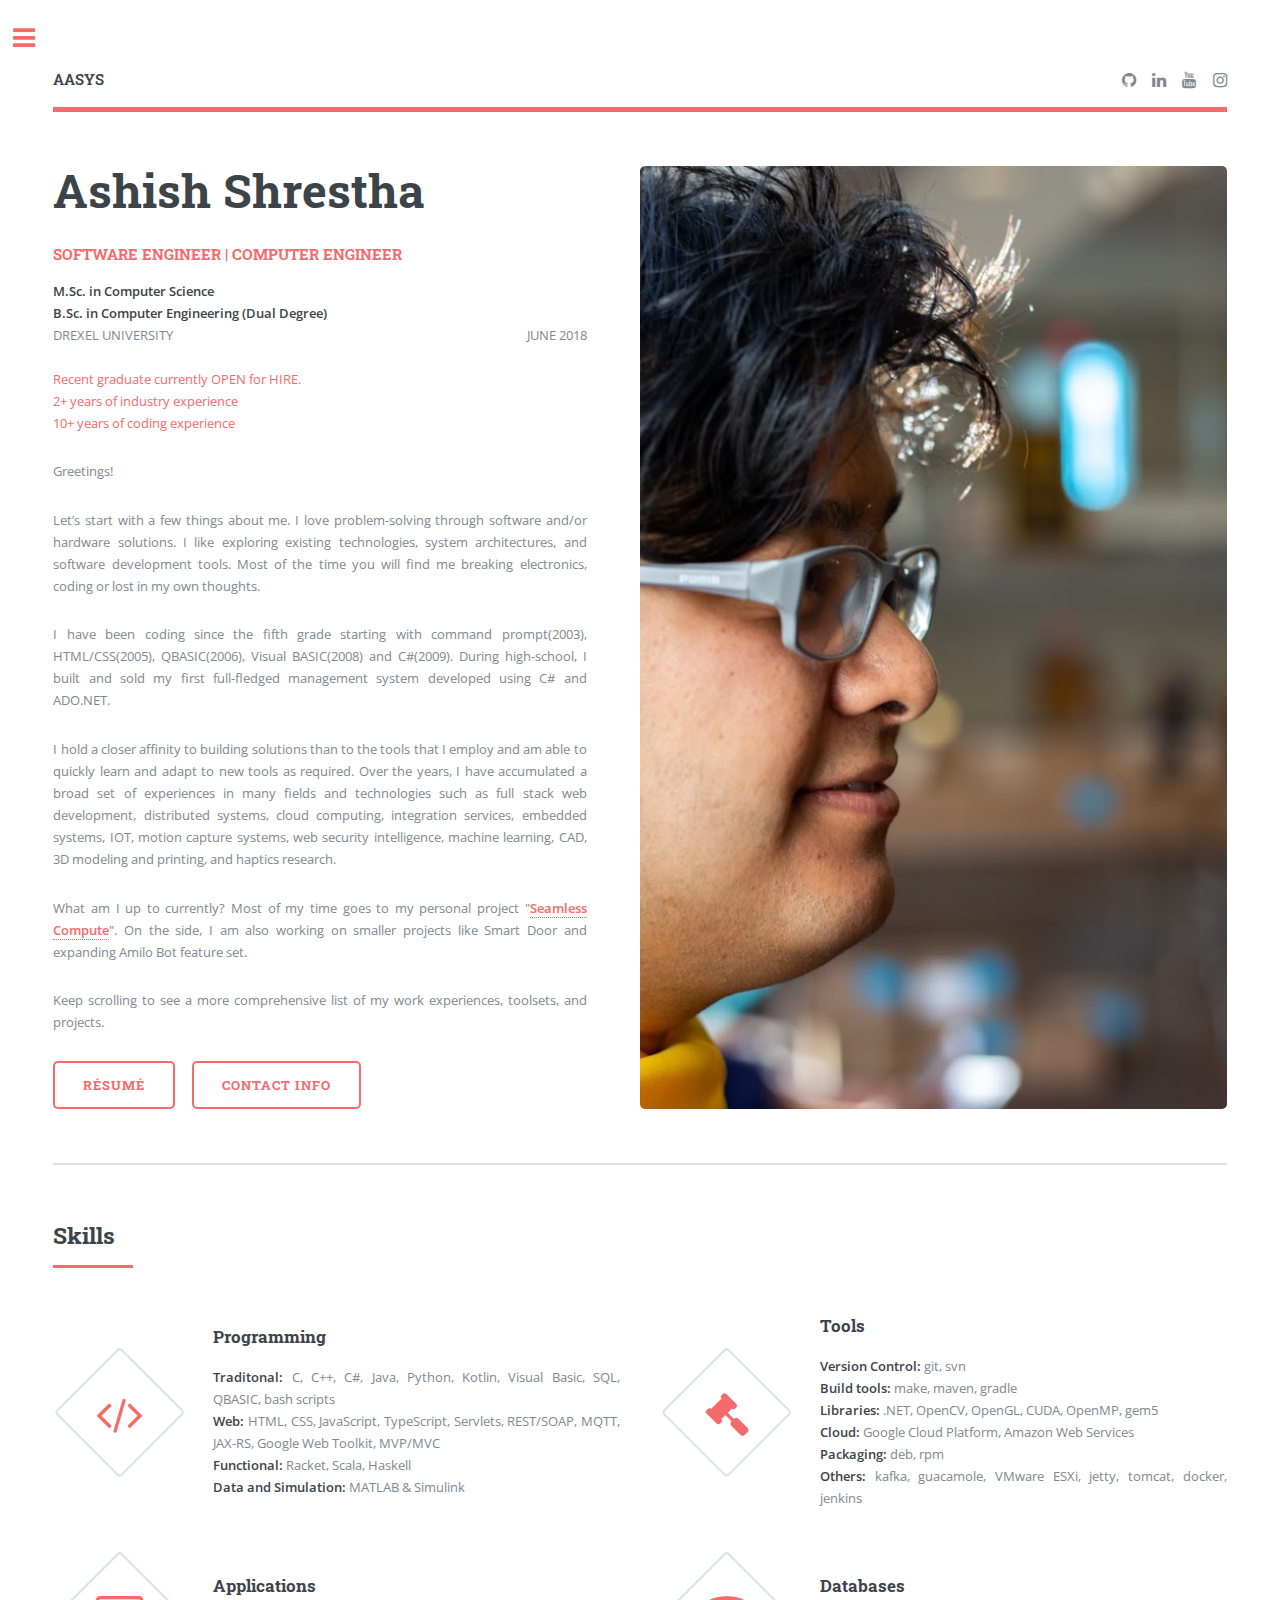
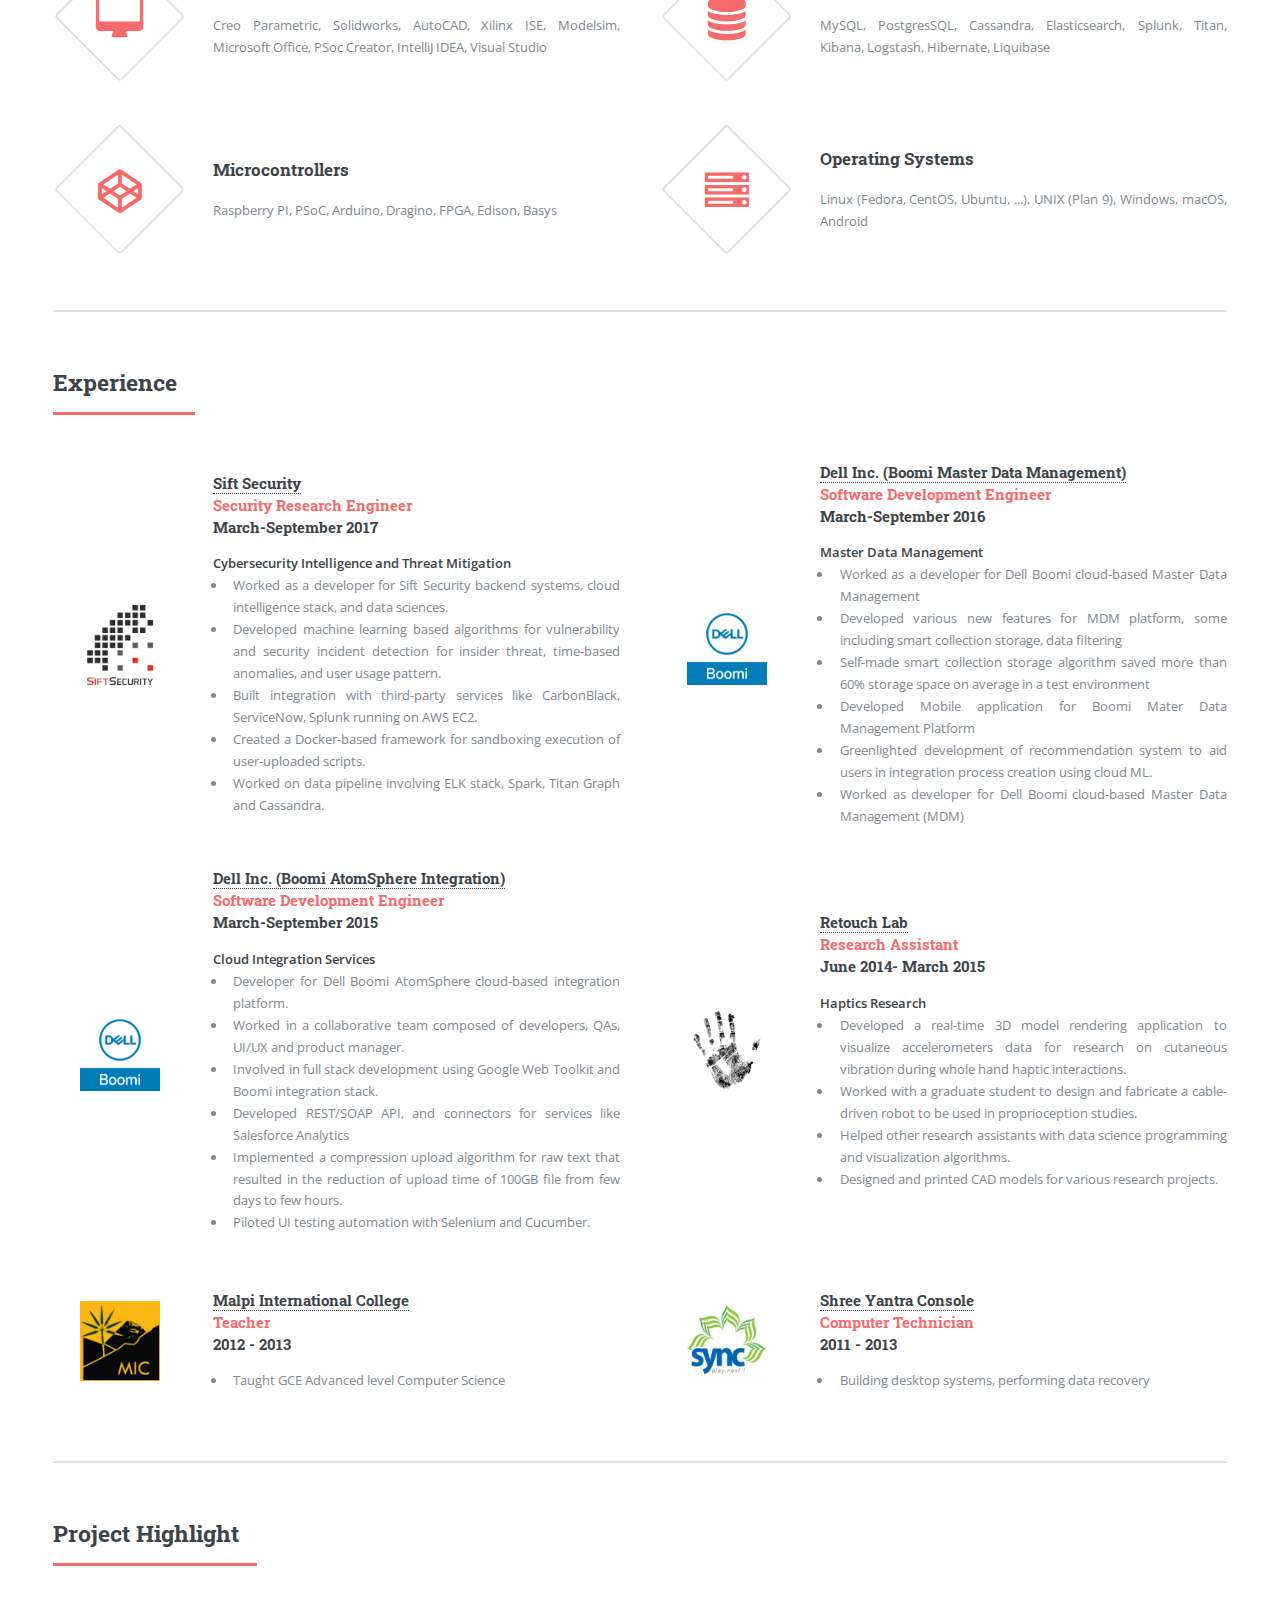
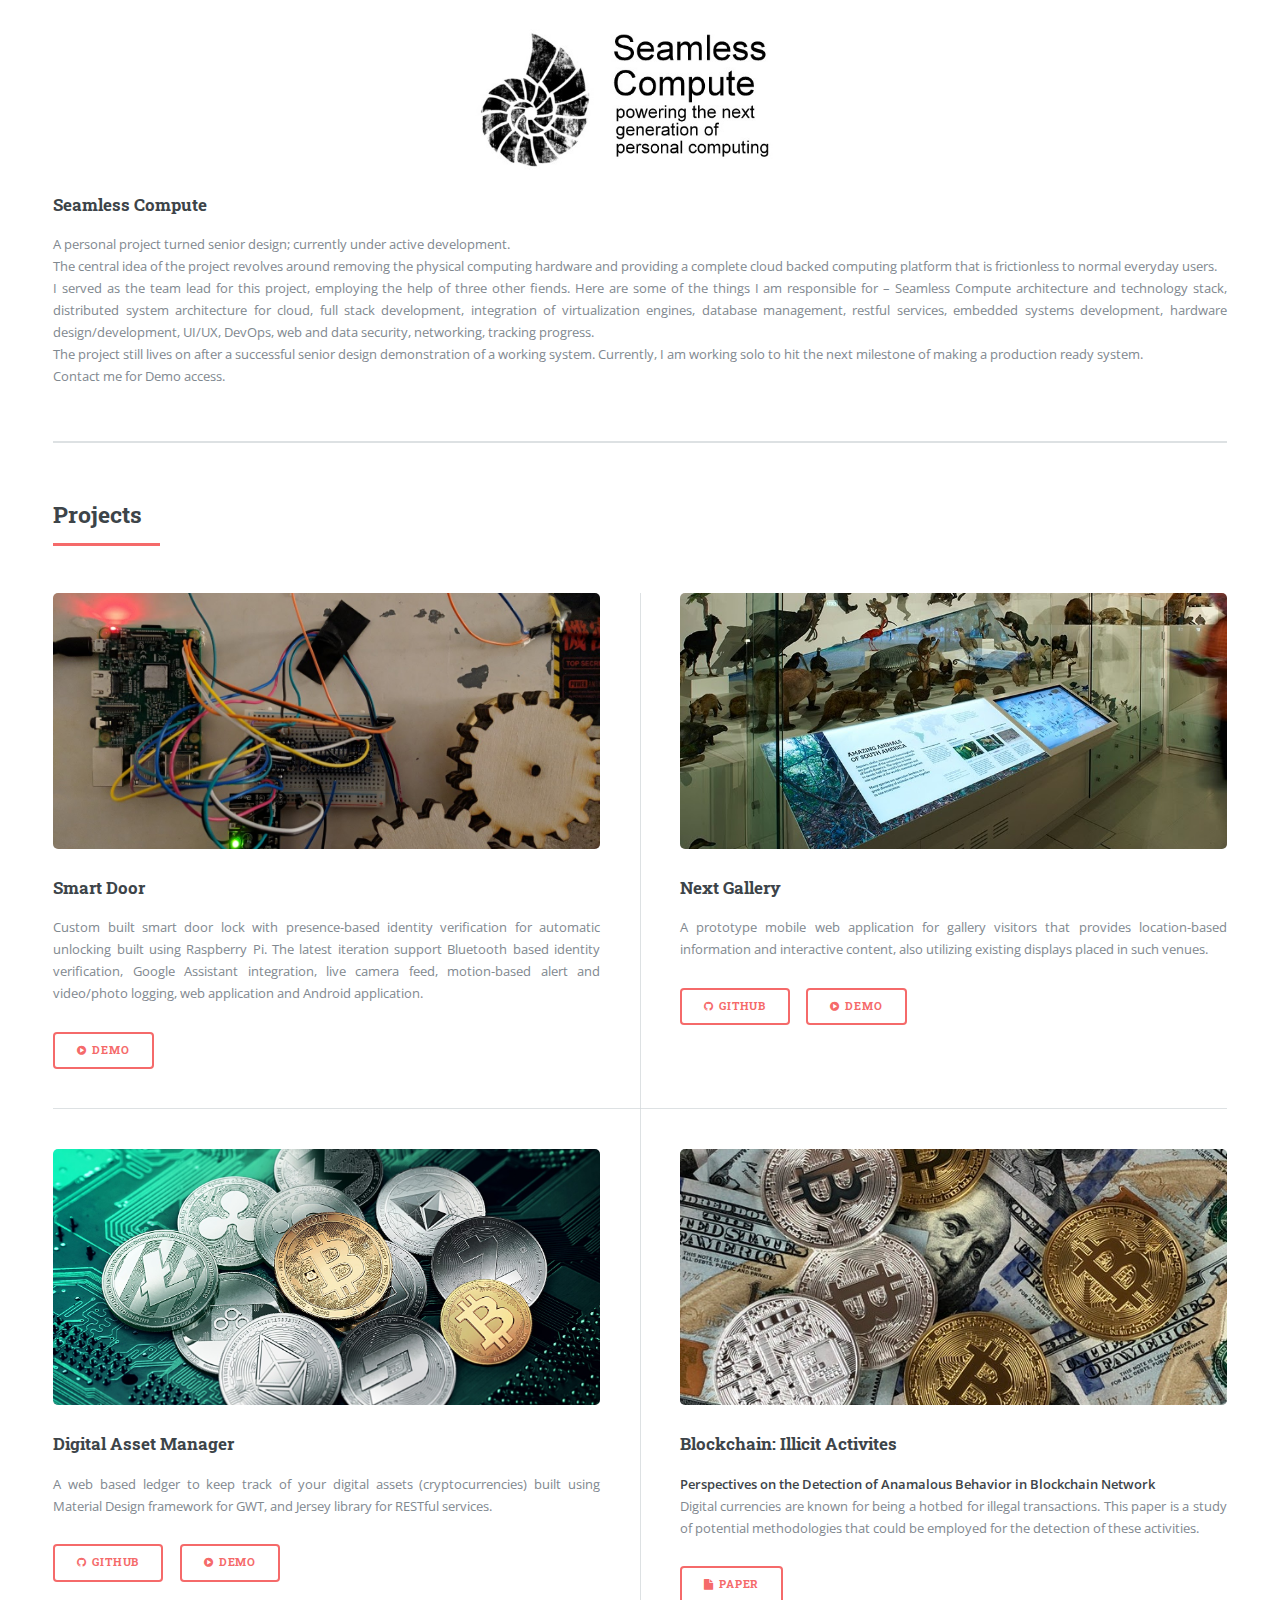
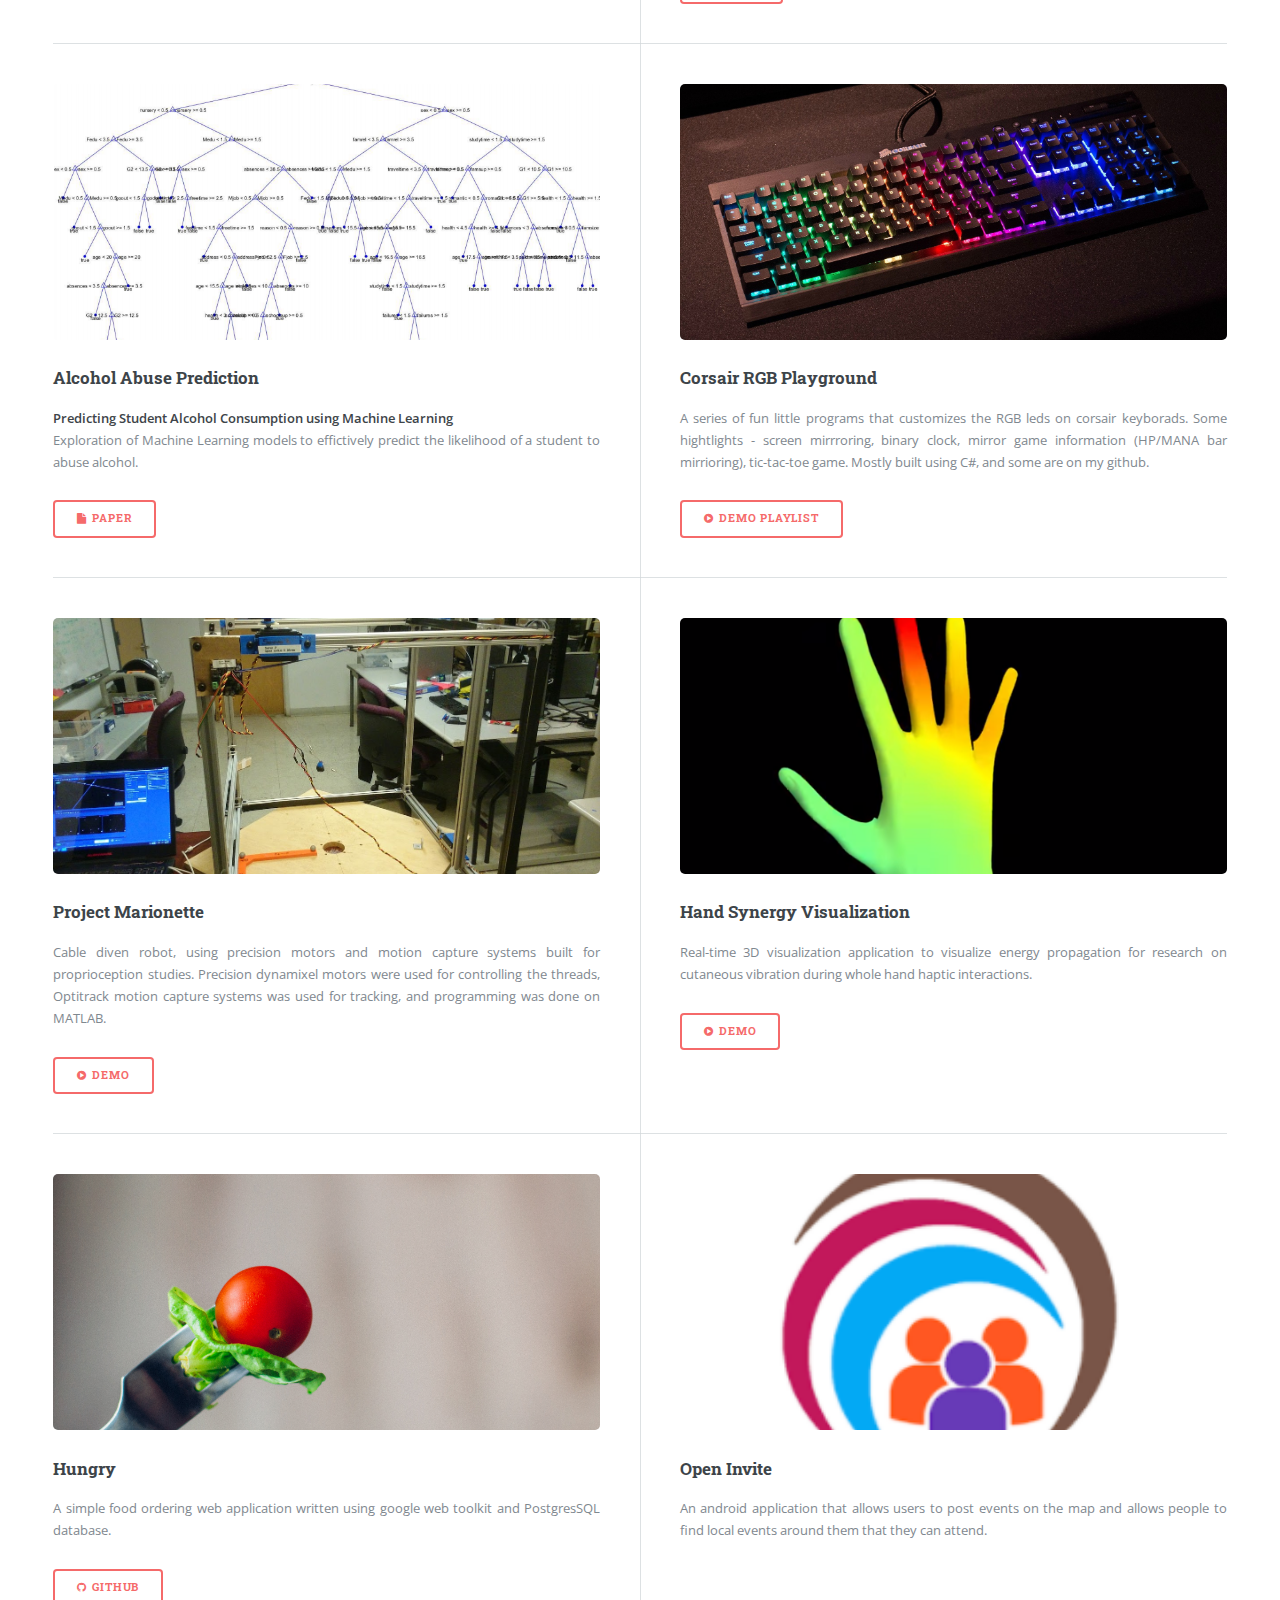
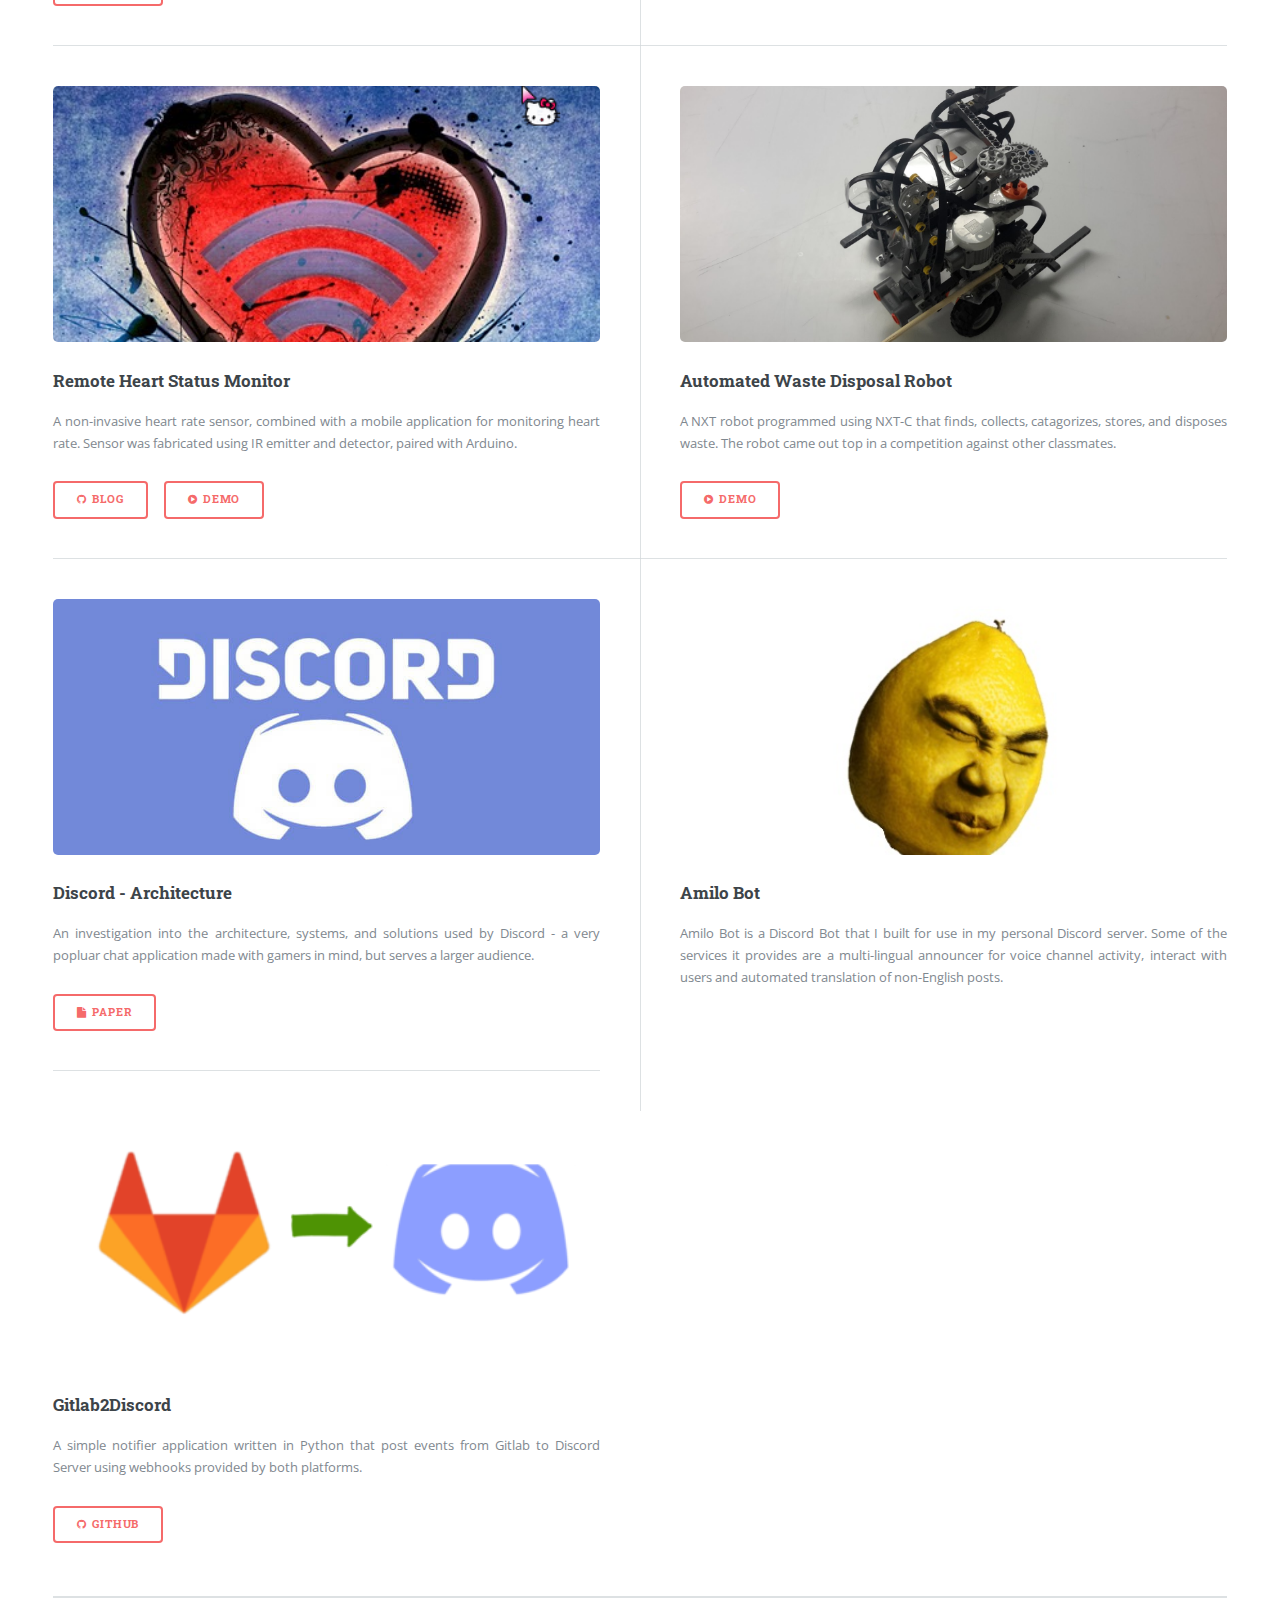
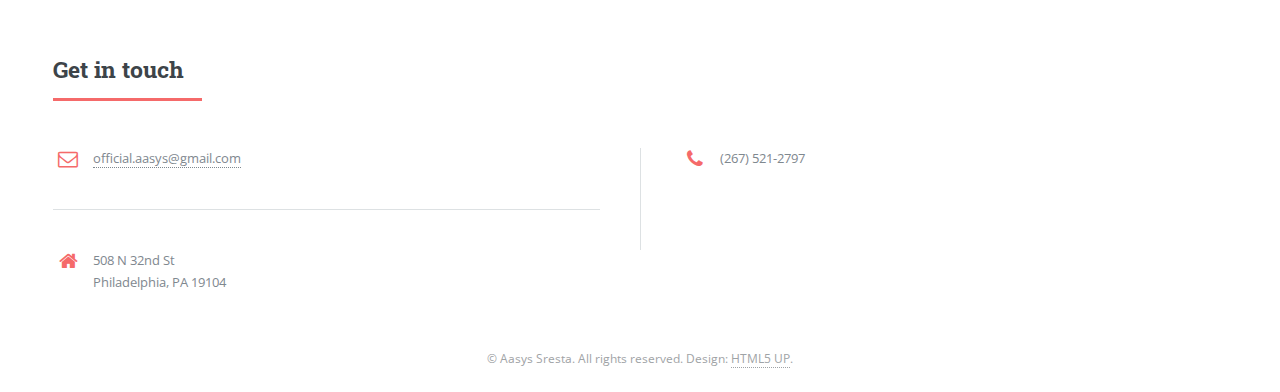
==== commit 67ca8432: "pos color" ====
--- a/index.html
+++ b/index.html
@@ -196,7 +196,7 @@
                                     <span>
                                         <h4 >
                                             <a href="https://siftsecurity.com/" target="_blank">Sift Security</a> <br/>
-                                            Security Research Engineer <br/>
+                                            <span style="color: #f56a6a">Security Research Engineer</span> <br/>
                                             March-September 2017
                                         </h4>    
                                     </span>
@@ -222,7 +222,7 @@
                                     <span>
                                         <h4>
                                             <a href="https://boomi.com/mdm/" target="_blank">Dell Inc. (Boomi Master Data Management)</a> <br/>
-                                            Software Development Engineer <br/>
+                                            <span style="color: #f56a6a">Software Development Engineer</span> <br/>
                                             March-September 2016
                                         </h4>    
                                     </span>
@@ -248,7 +248,7 @@
                                     <span>
                                         <h4>
                                             <a href="https://boomi.com/integration/" target="_blank">Dell Inc. (Boomi AtomSphere Integration)</a> <br/>
-                                            Software Development Engineer <br/>
+                                            <span style="color: #f56a6a">Software Development Engineer</span> <br/>
                                             March-September 2015
                                         </h4>    
                                     </span>
@@ -274,7 +274,7 @@
                                     <span>
                                         <h4>
                                             <a href="http://re-touch-lab.com/" target="_blank">Retouch Lab</a> <br/>
-                                            Research Assistant <br/>
+                                            <span style="color: #f56a6a">Research Assistant</span> <br/>
                                             June 2014- March 2015
                                         </h4>    
                                     </span>
@@ -298,7 +298,7 @@
                                     <span>
                                         <h4>
                                             <a href="http://www.mic.edu.np/" target="_blank">Malpi International College</a> <br/>
-                                            Teacher <br/>
+                                            <span style="color: #f56a6a">Teacher</span> <br/>
                                             2012 - 2013
                                         </h4>    
                                     </span>
@@ -319,7 +319,7 @@
                                     <span>
                                         <h4>
                                             <a href="https://www.facebook.com/ShreeYantraConsole/" target="_blank">Shree Yantra Console</a> <br/>
-                                            Computer Technician <br/>
+                                            <span style="color: #f56a6a">Computer Technician</span> <br/>
                                             2011 - 2013
                                         </h4>    
                                     </span>
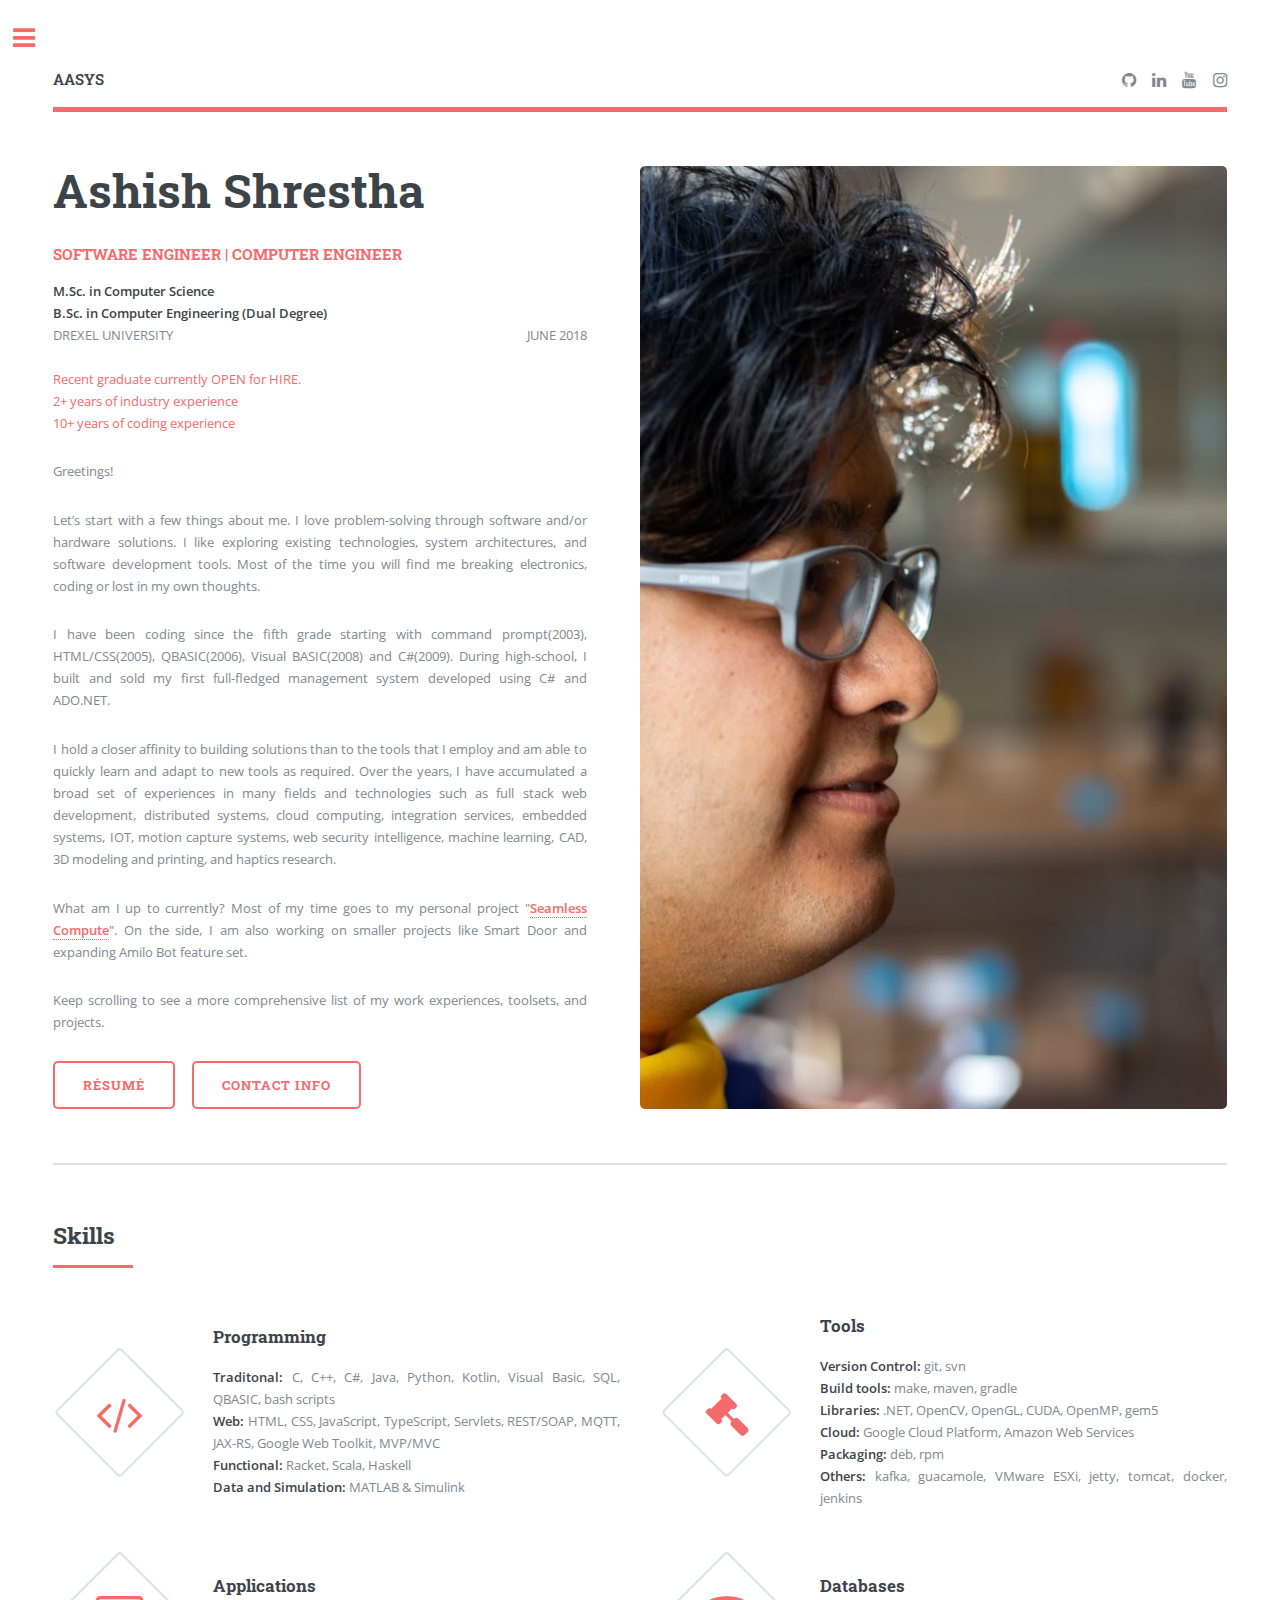
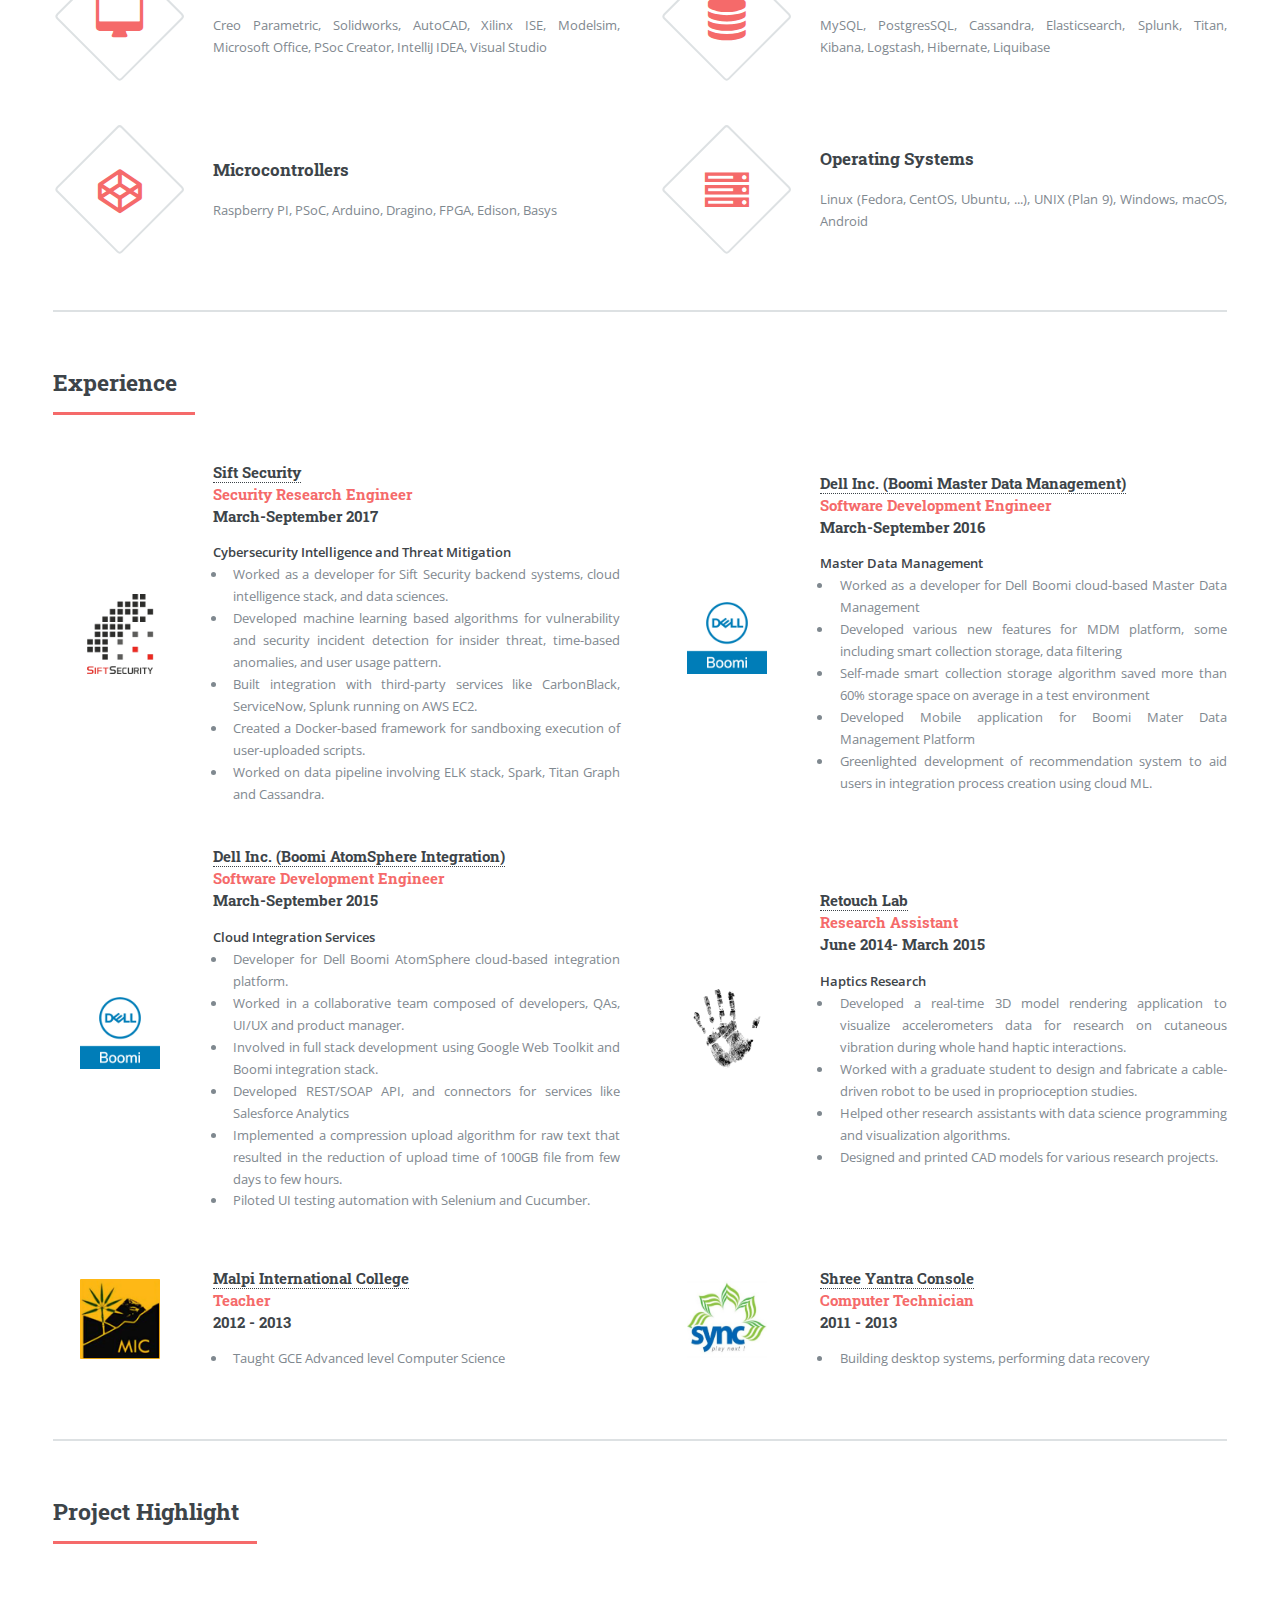
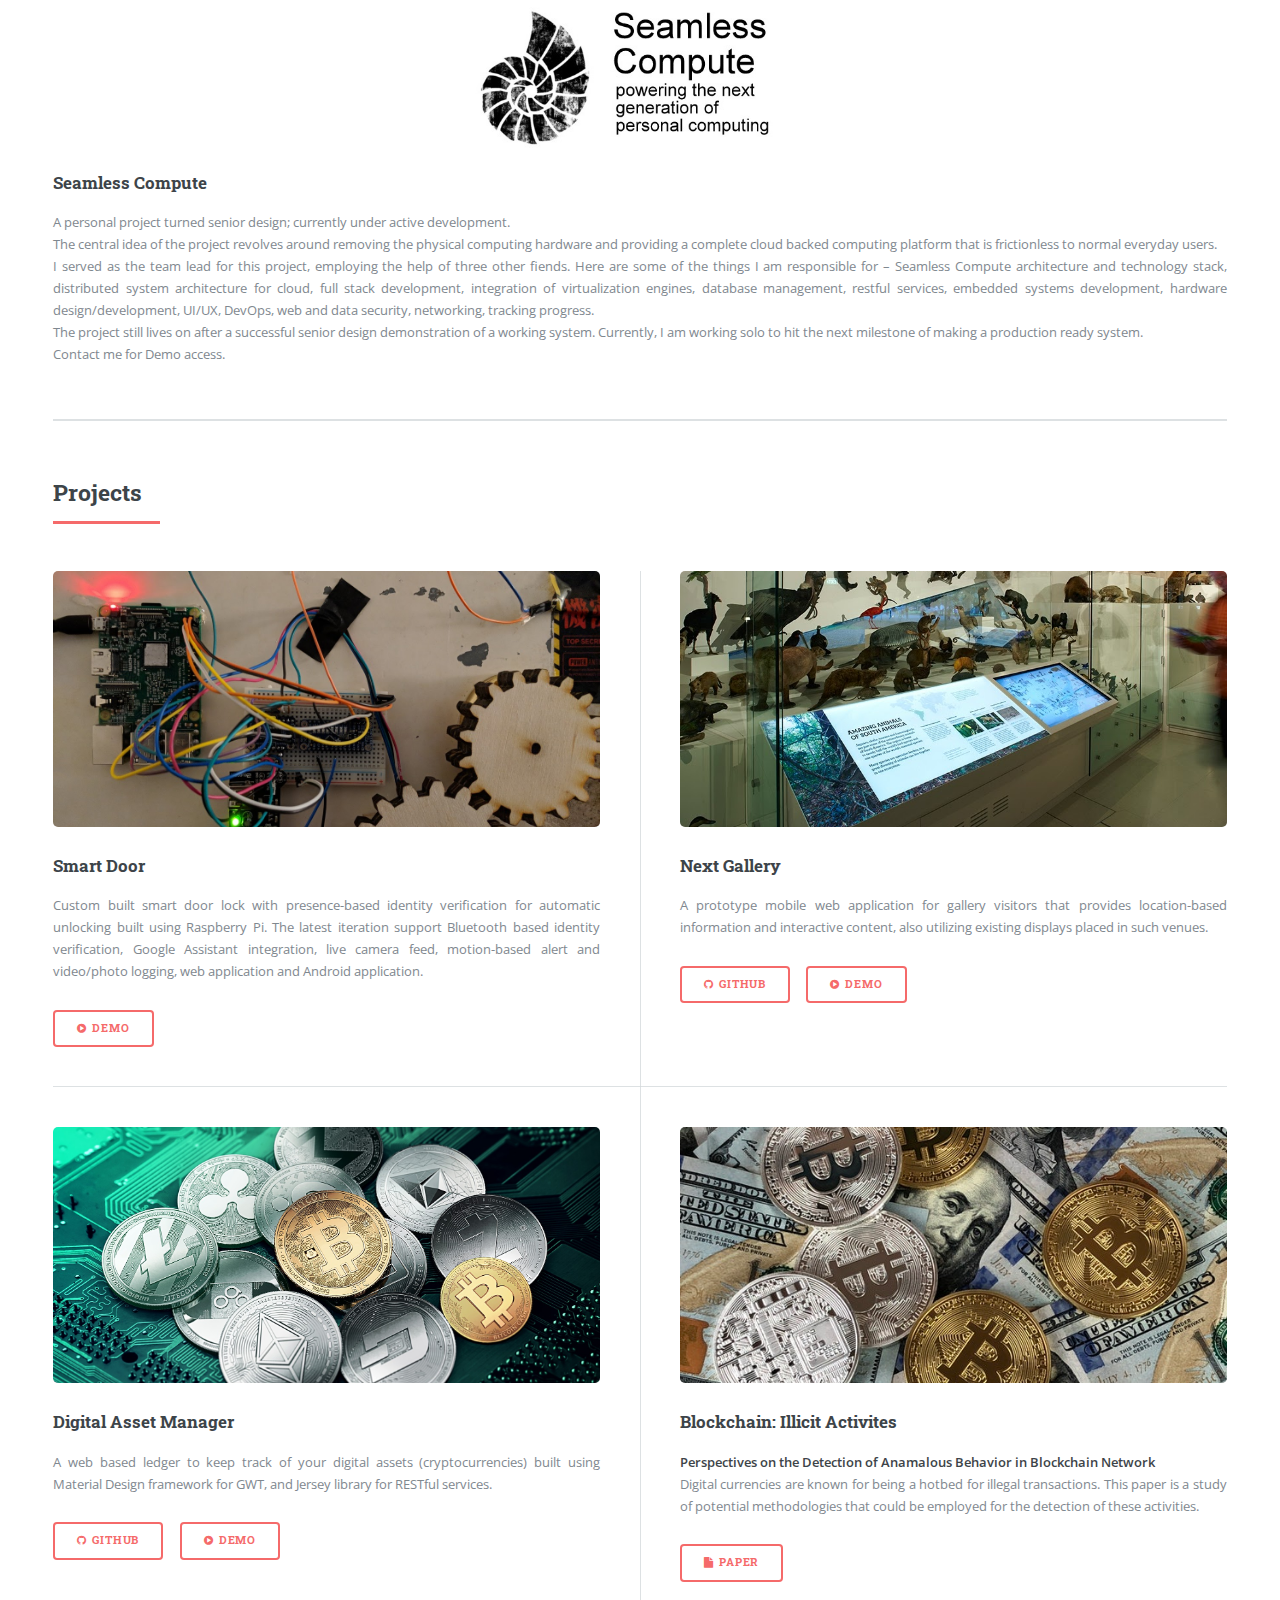
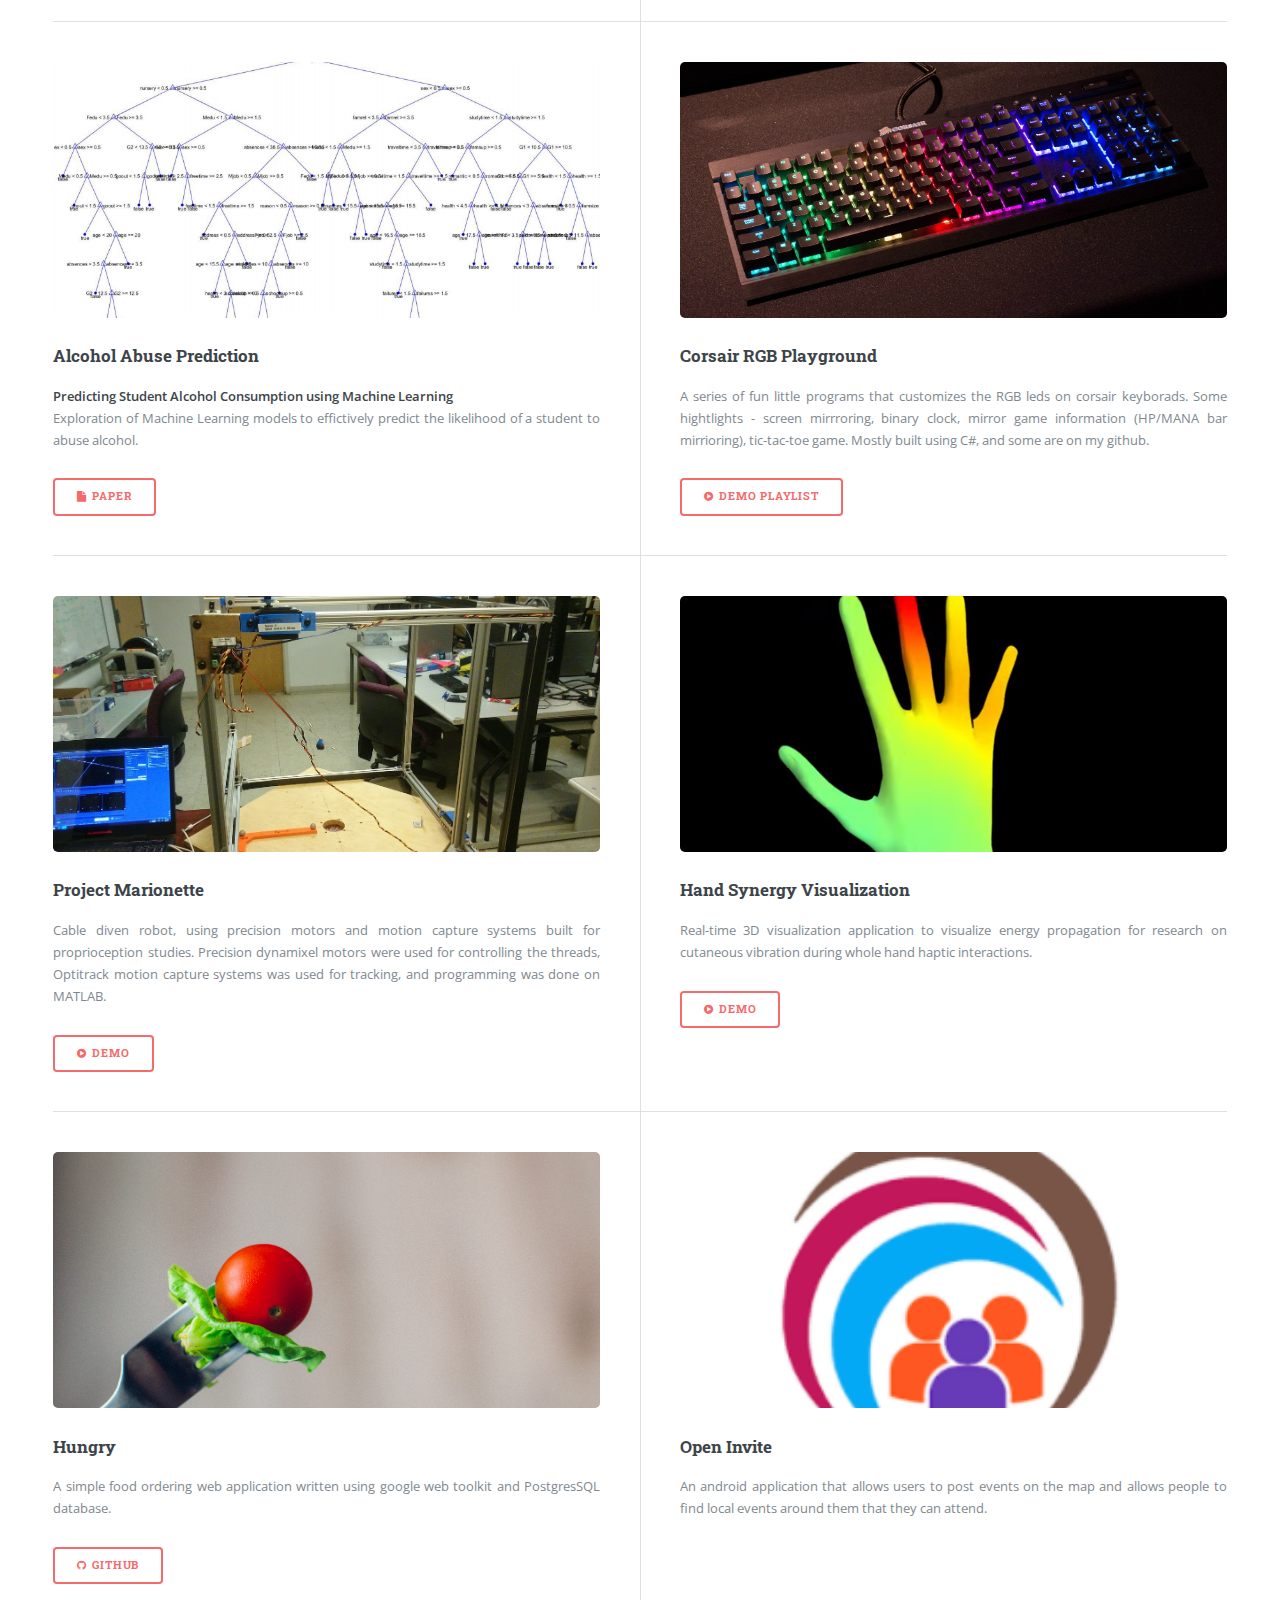
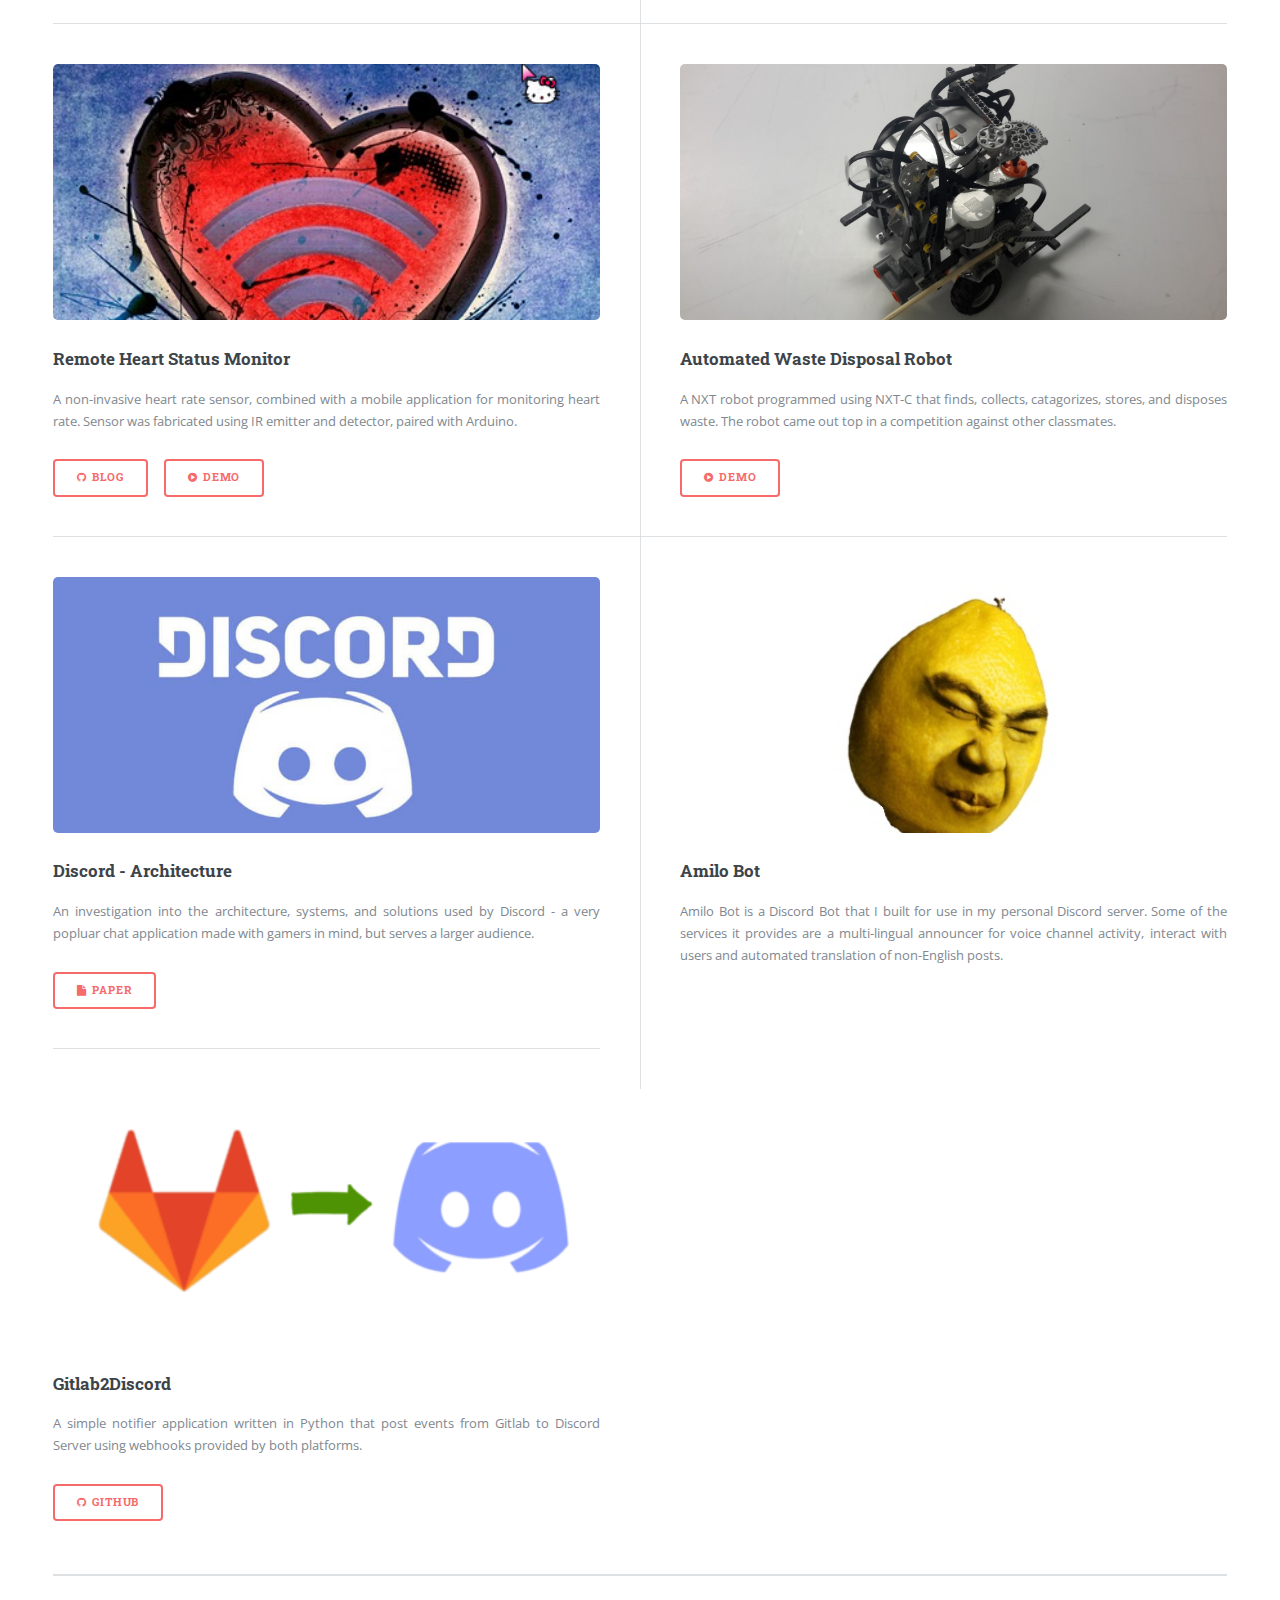
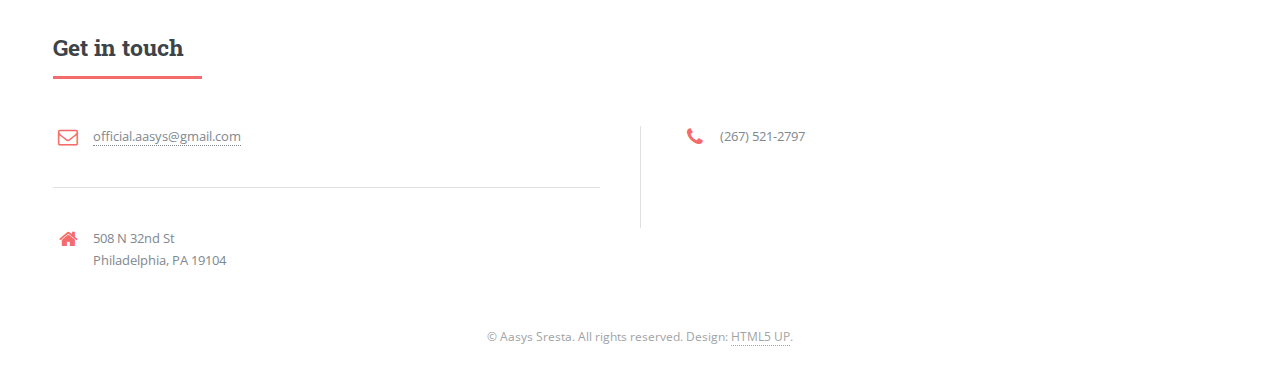
==== commit 9addaf5b: "Update index.html" ====
--- a/index.html
+++ b/index.html
@@ -233,7 +233,6 @@
                                         <li>Self-made smart collection storage algorithm saved more than 60% storage space on average in a test environment</li>
                                         <li>Developed Mobile application for Boomi Mater Data Management Platform</li>
                                         <li>Greenlighted development of recommendation system to aid users in integration process creation using cloud ML.</li>
-                                        <li>Worked as developer for Dell Boomi cloud-based Master Data Management (MDM)</li>
                                     </ul>
                                 </div>
                             </article>
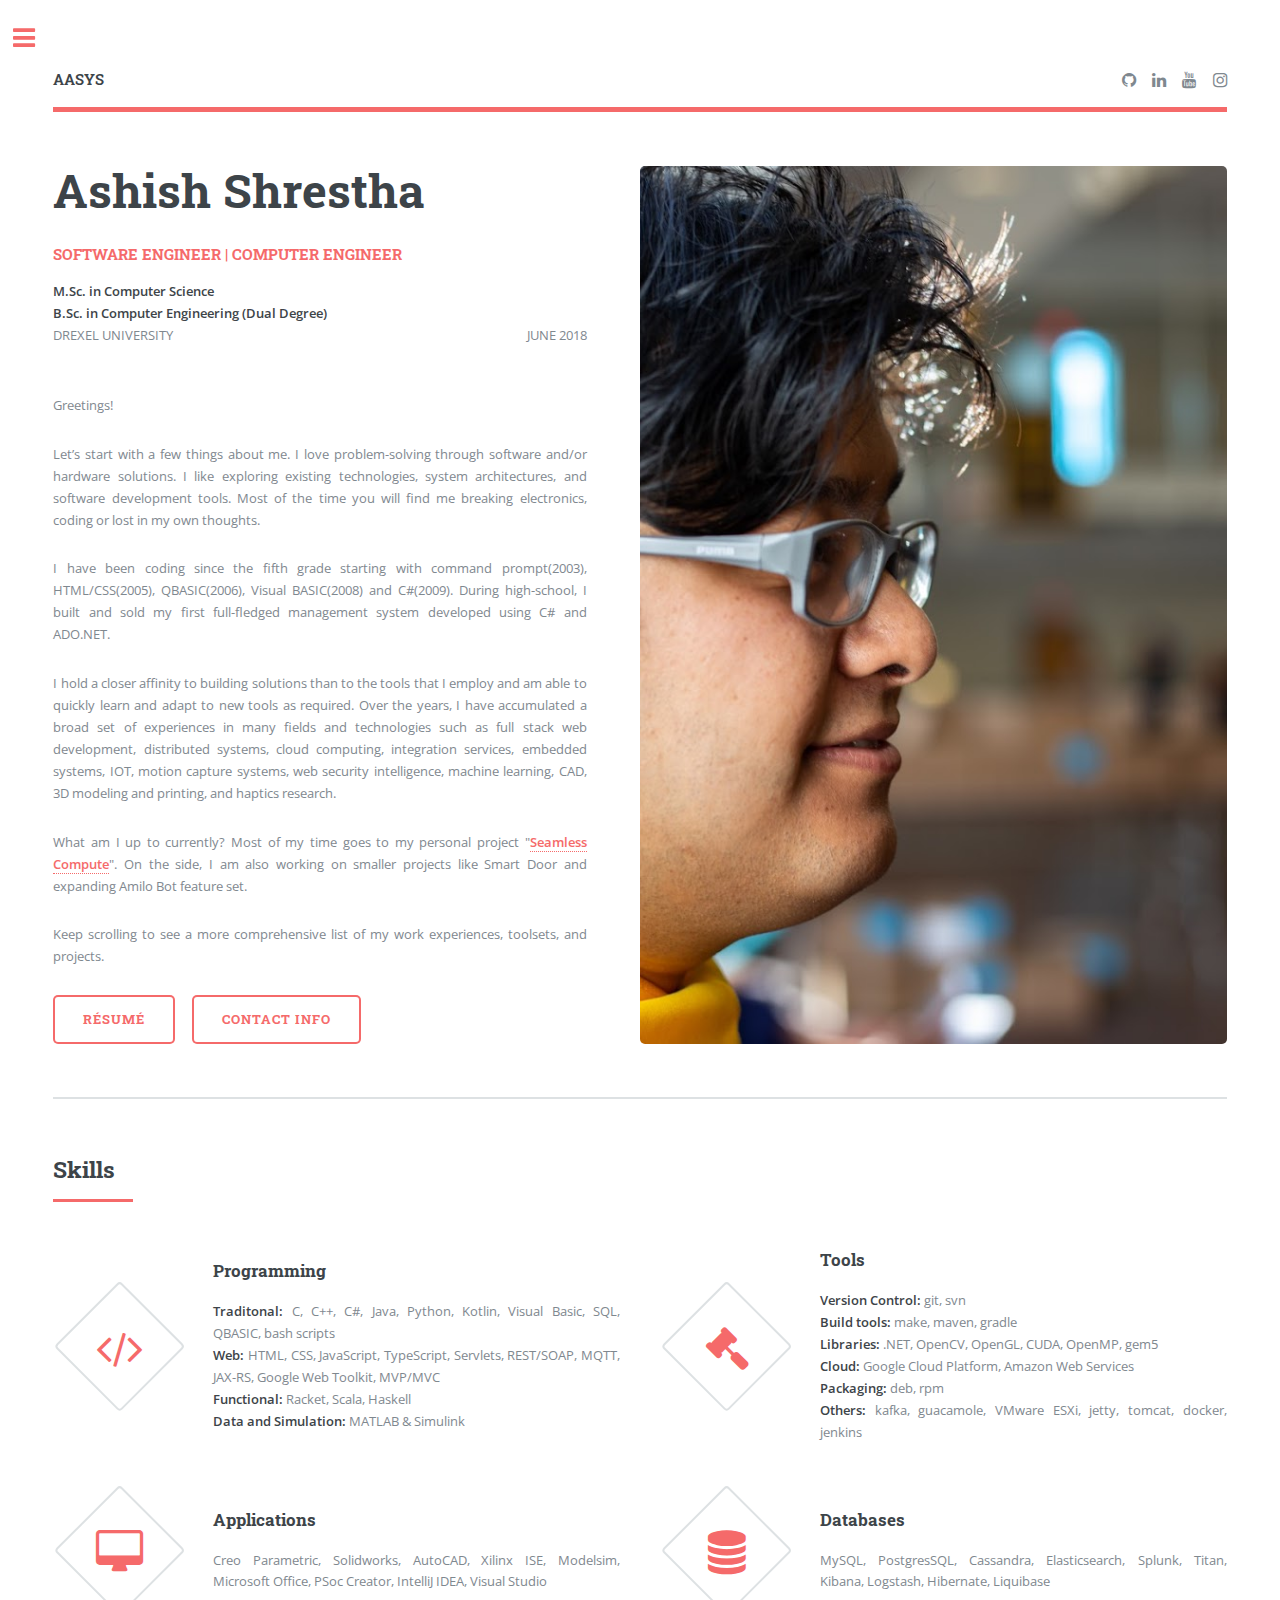
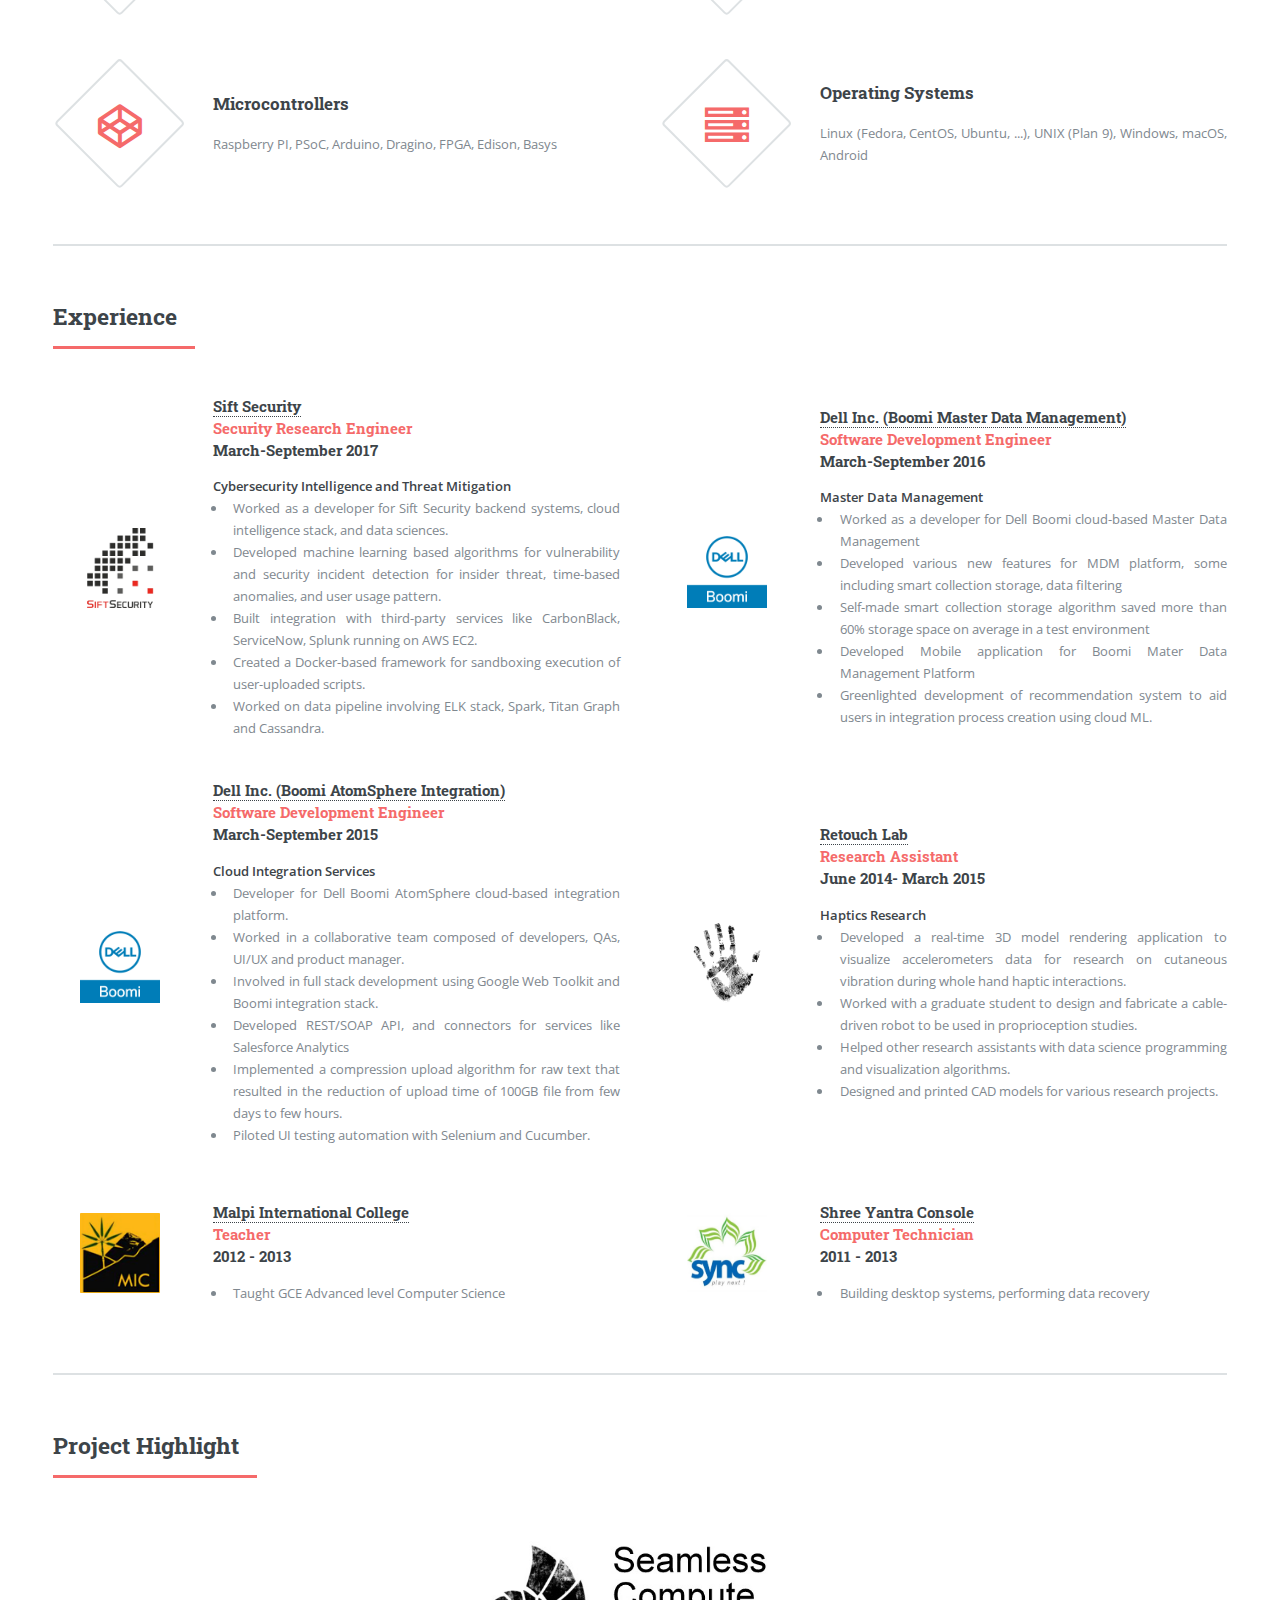
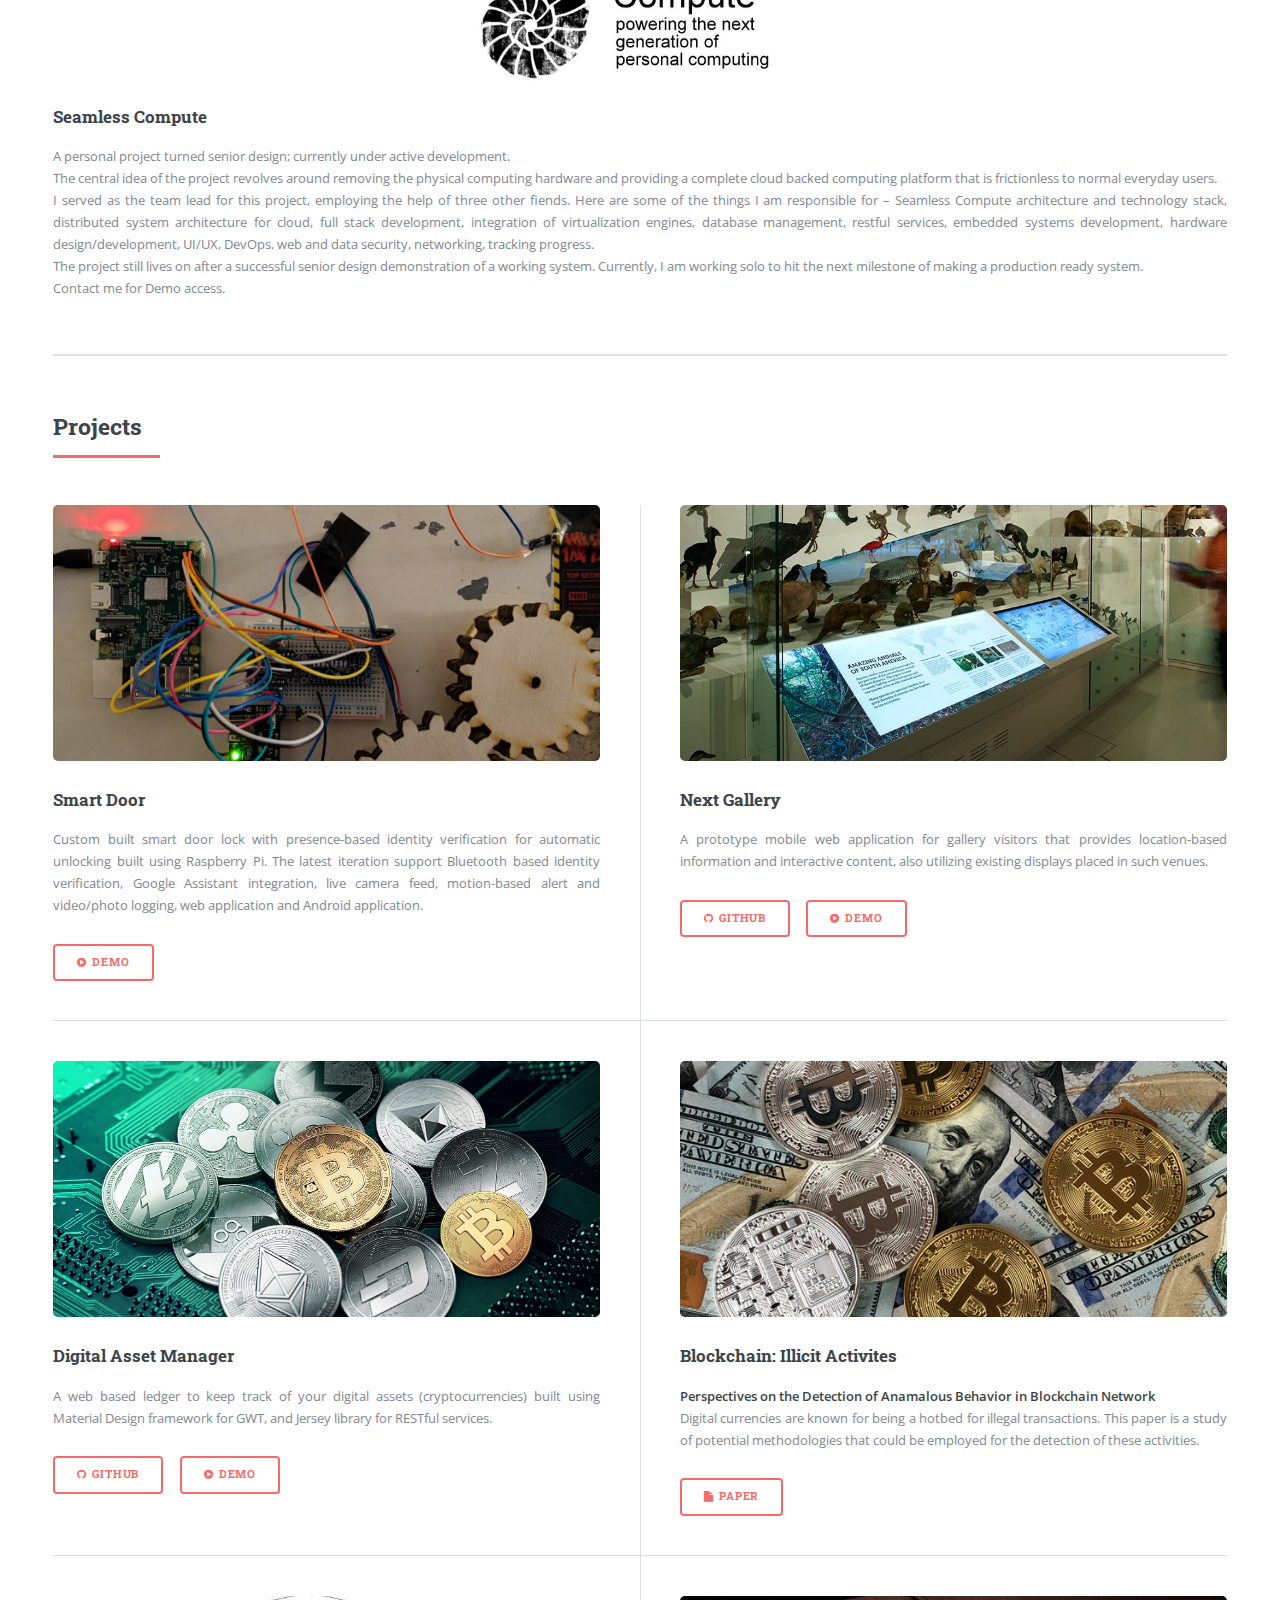
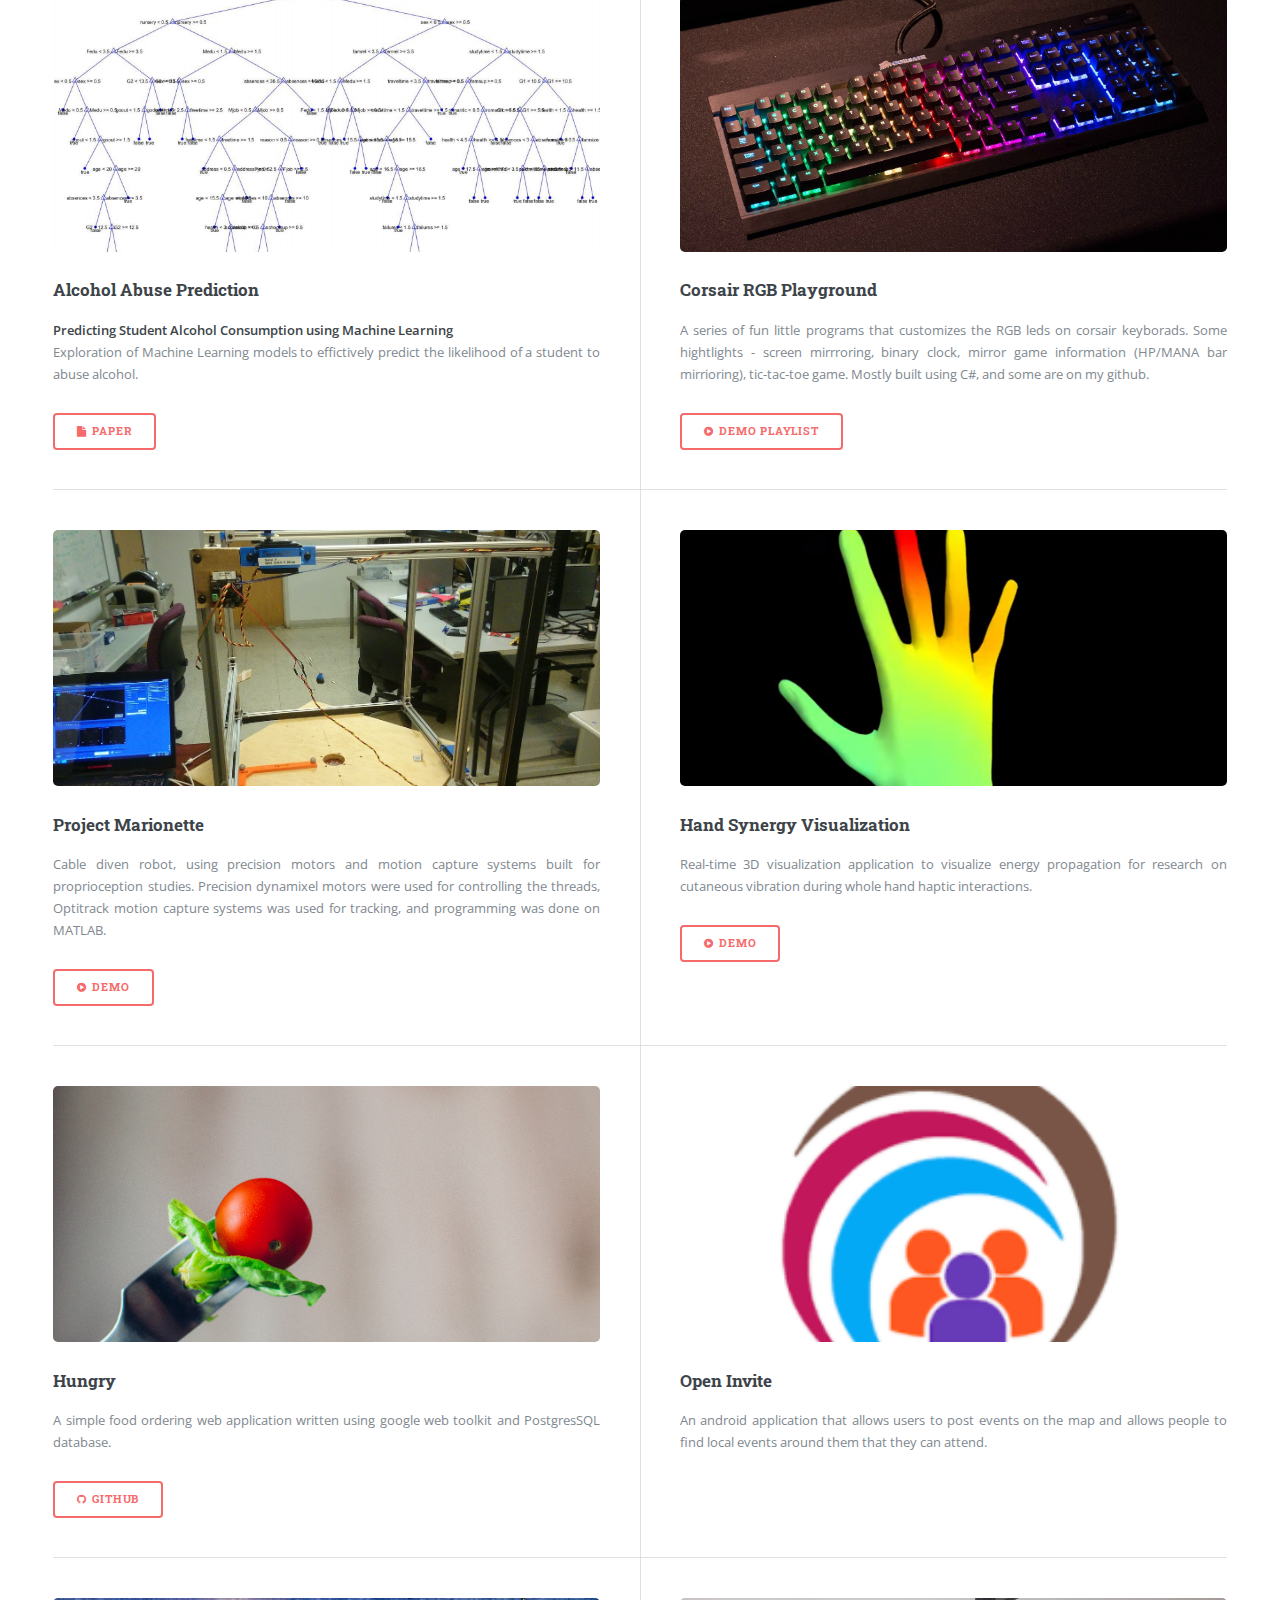
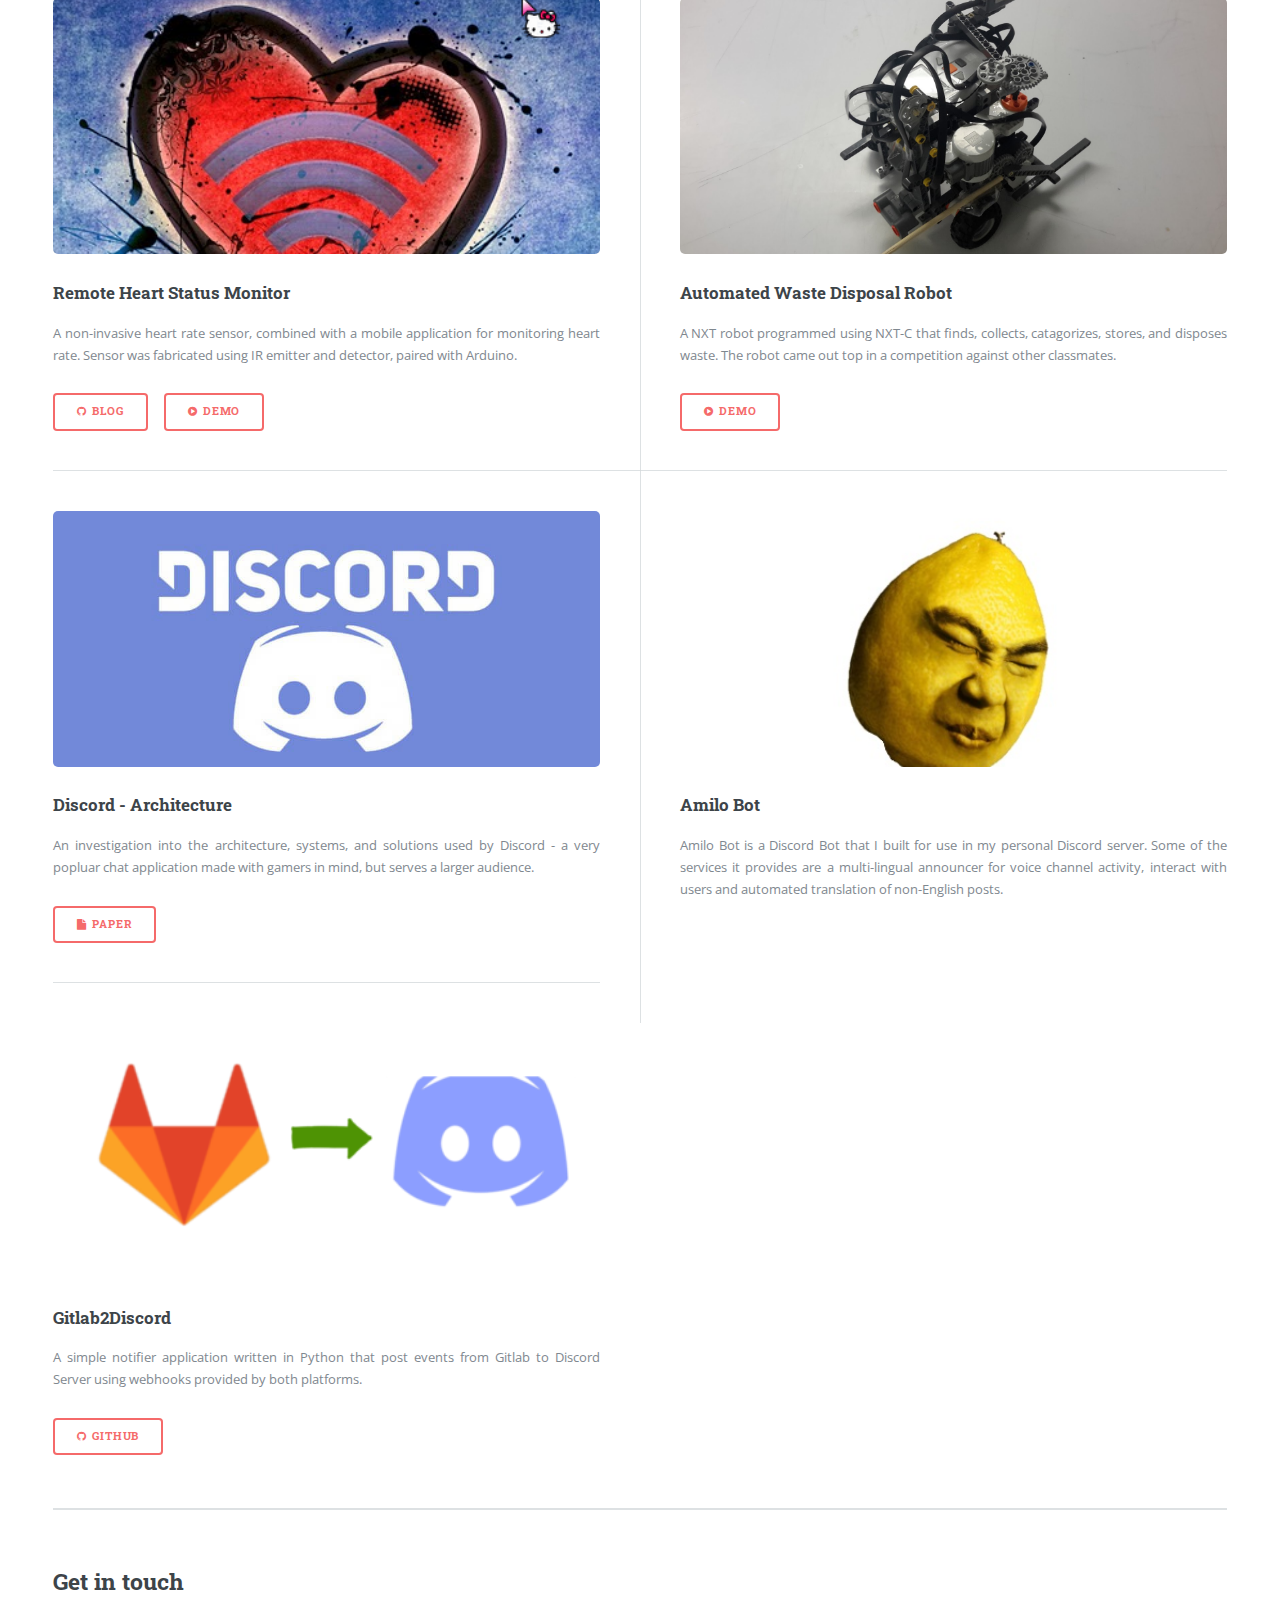
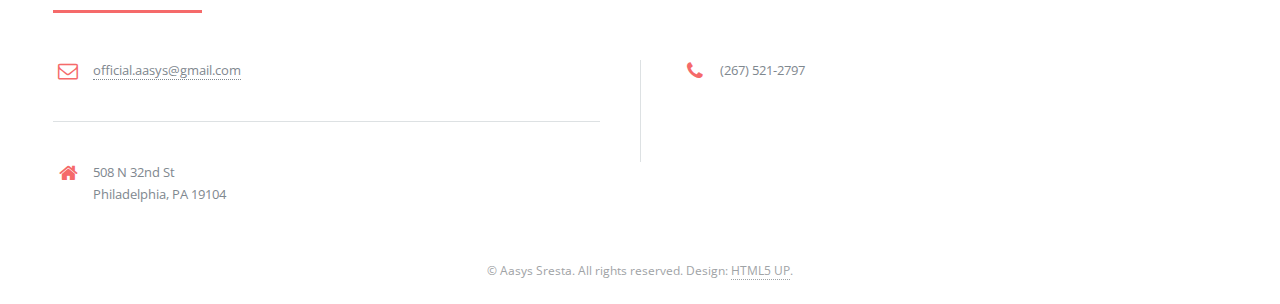
==== commit 603a12b7: "closed for hire" ====
--- a/index.html
+++ b/index.html
@@ -64,9 +64,6 @@
                                 DREXEL UNIVERSITY
                                 <span style="float: right">JUNE 2018</span>
                                 <br/><br/>
-                                <span style="color: #f56a6a">Recent graduate currently OPEN for HIRE.<br/>
-                                2+ years of industry experience <br/>
-                                10+ years of coding experience </span>
                             </p>
                             <p>
                                 Greetings!
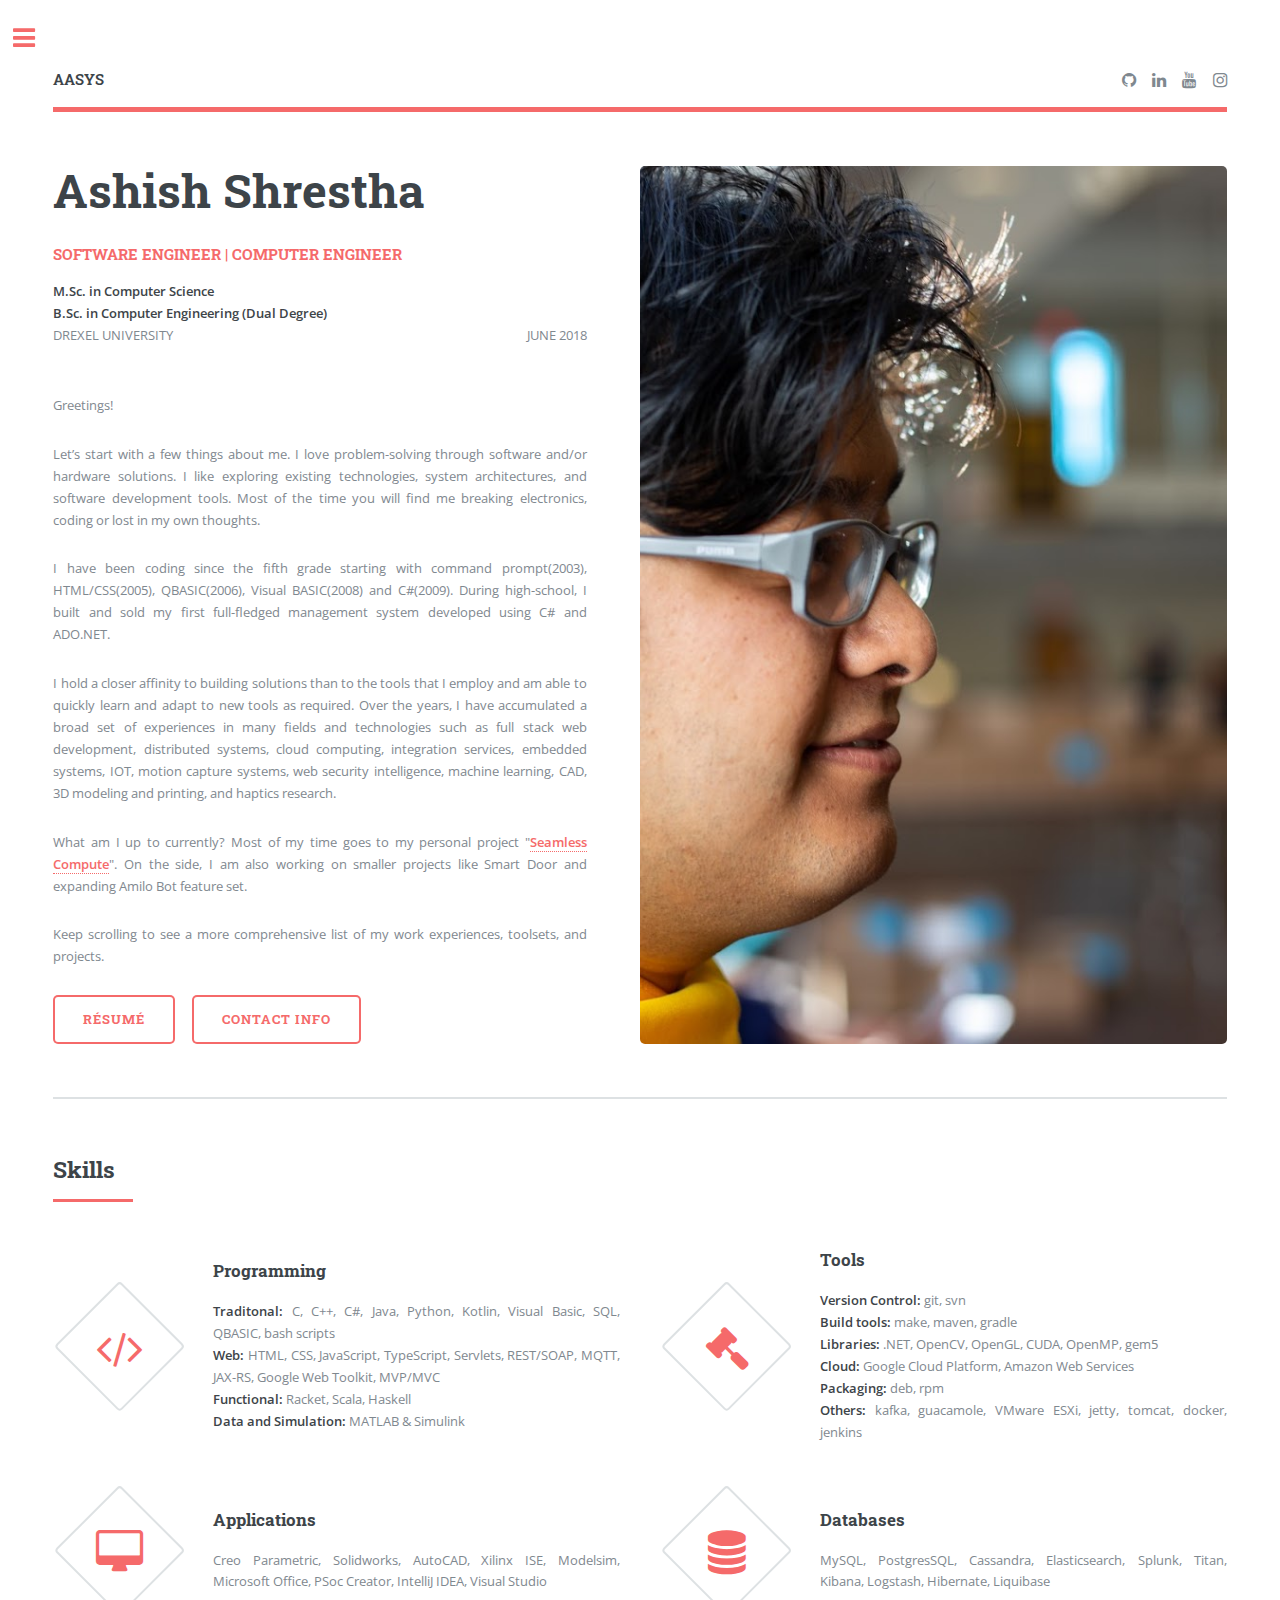
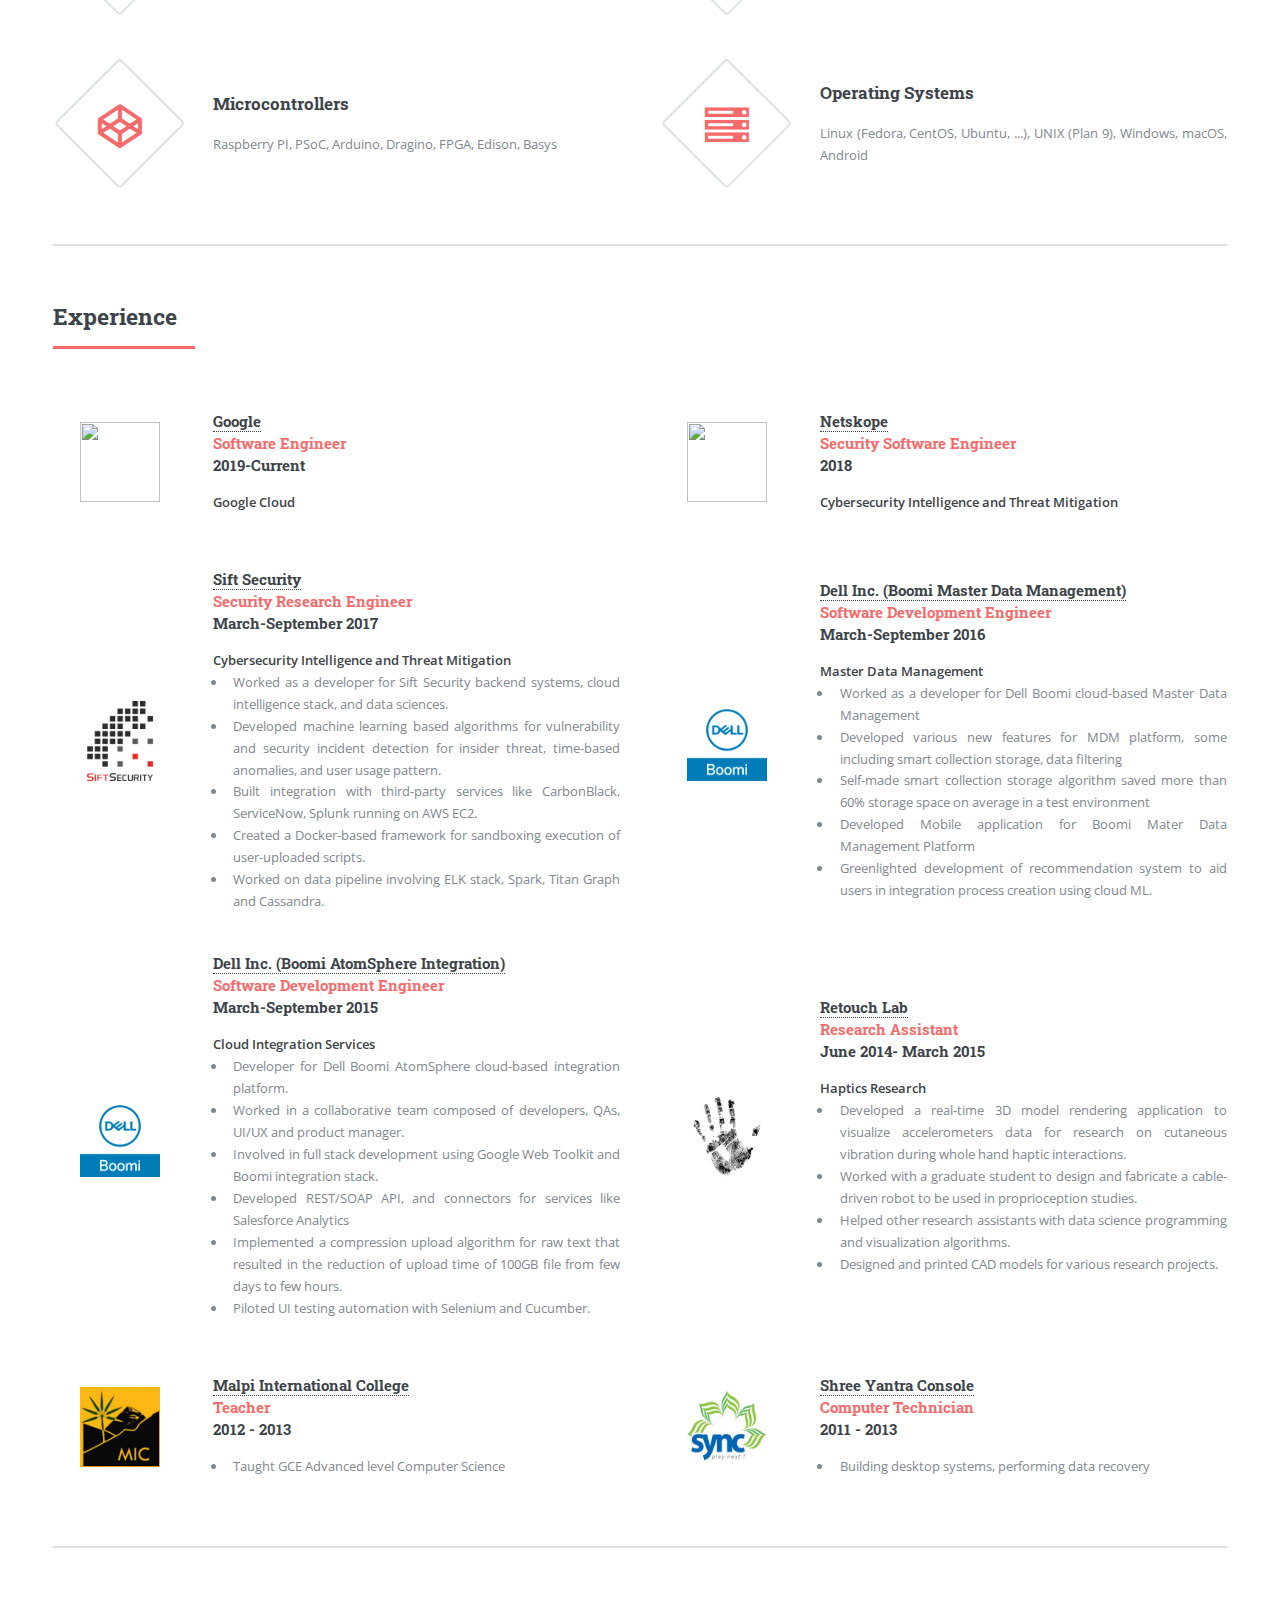
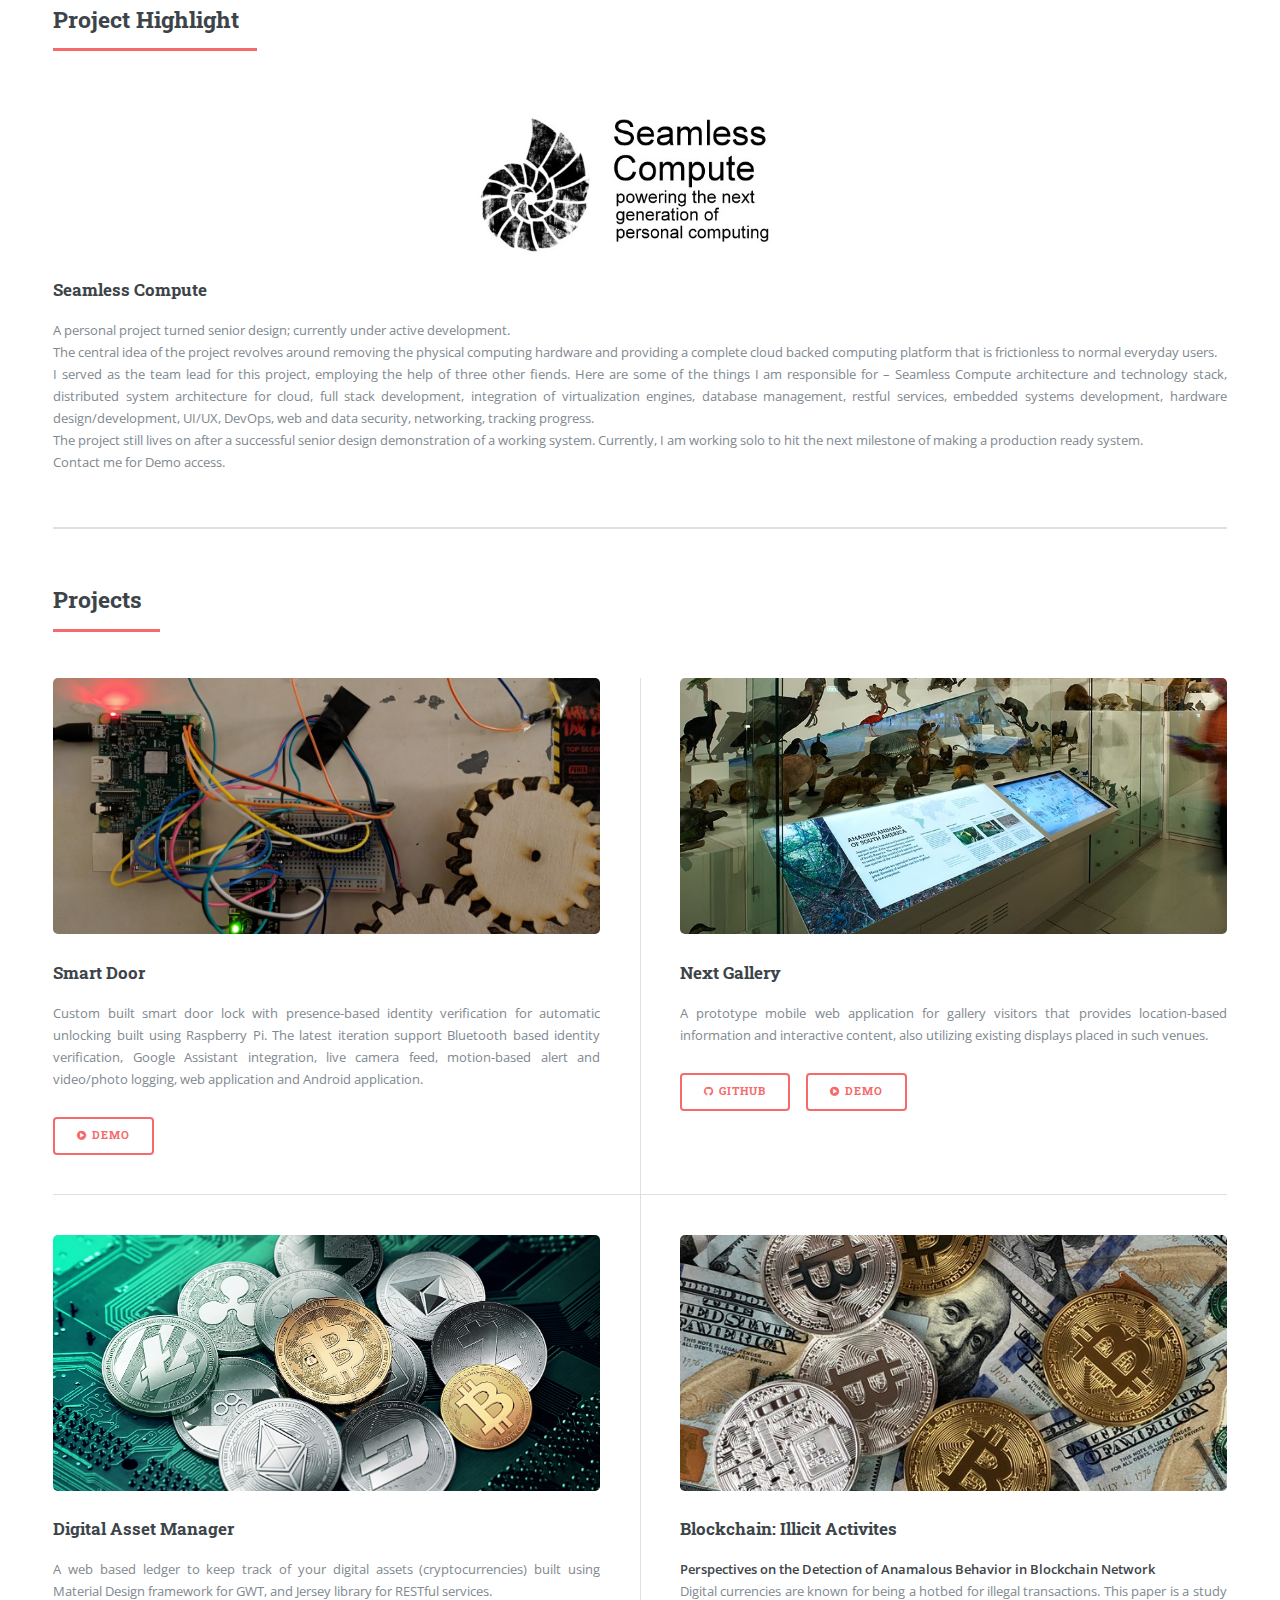
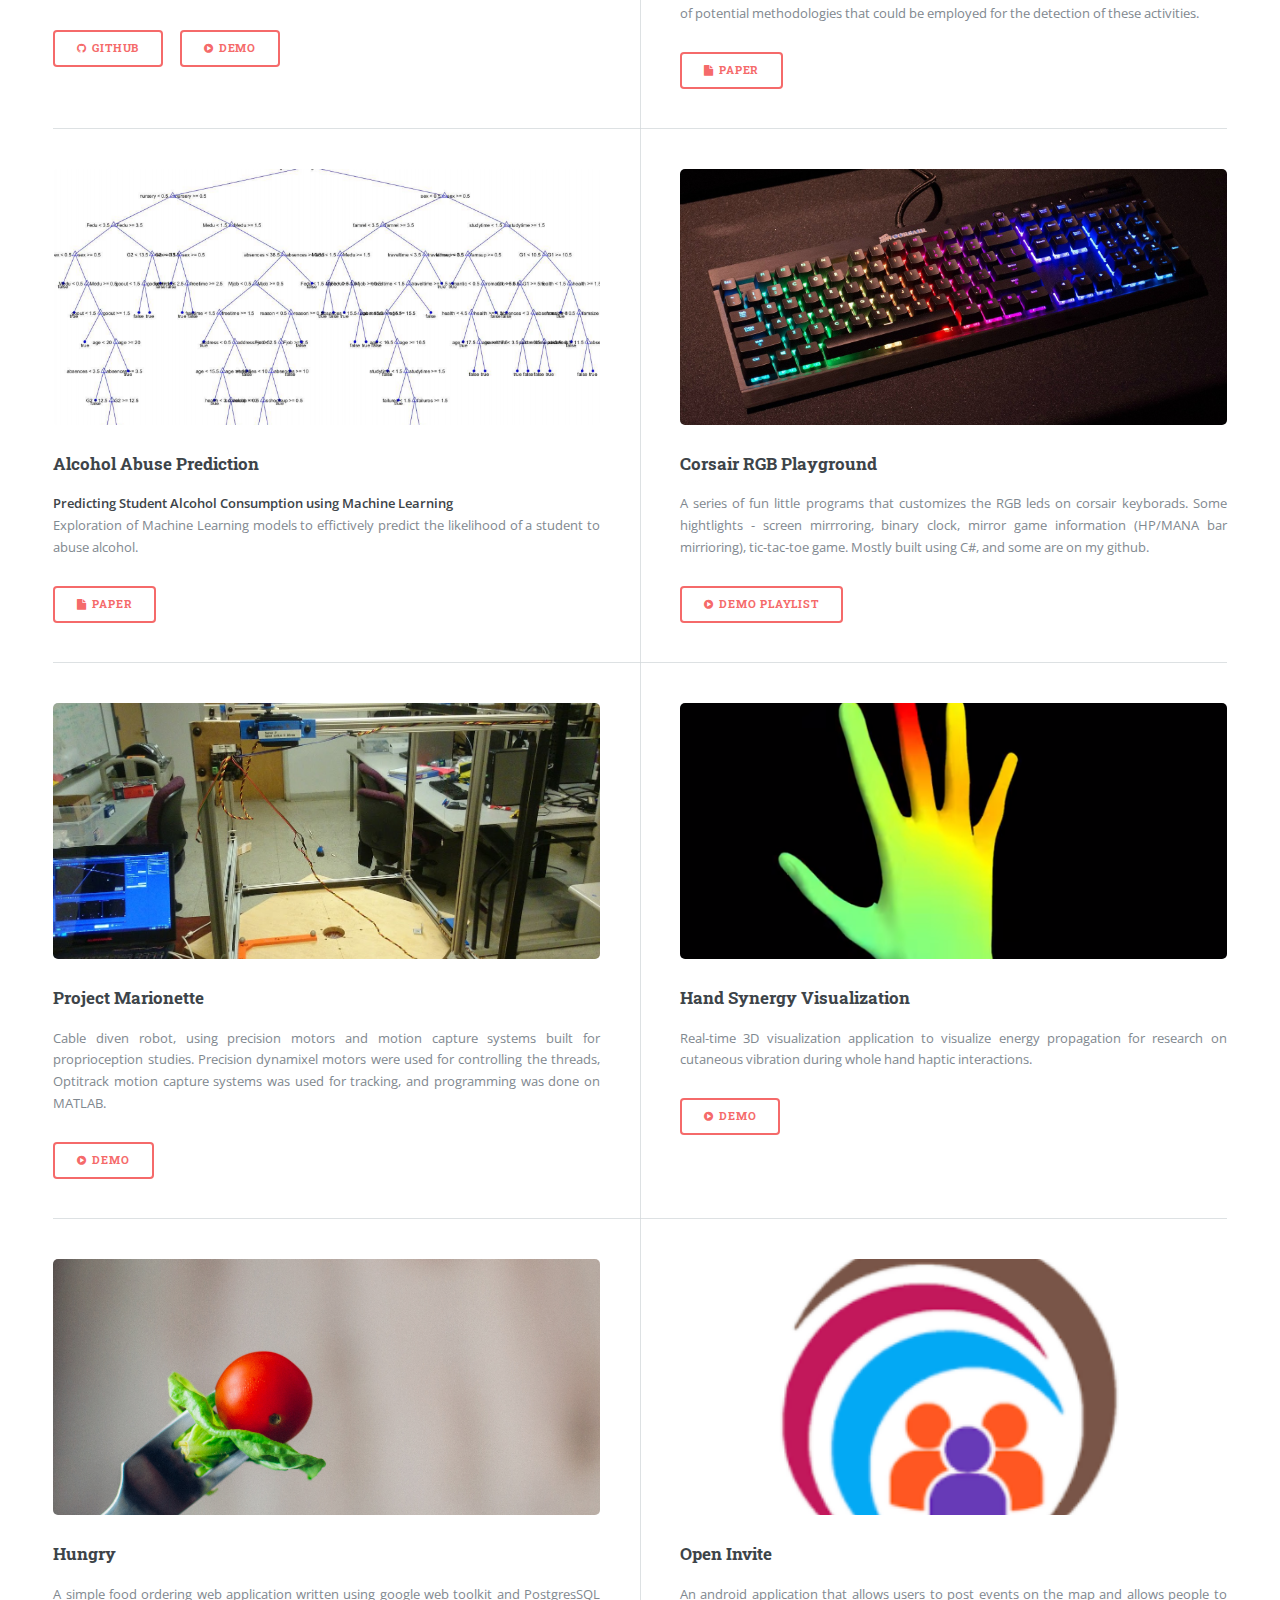
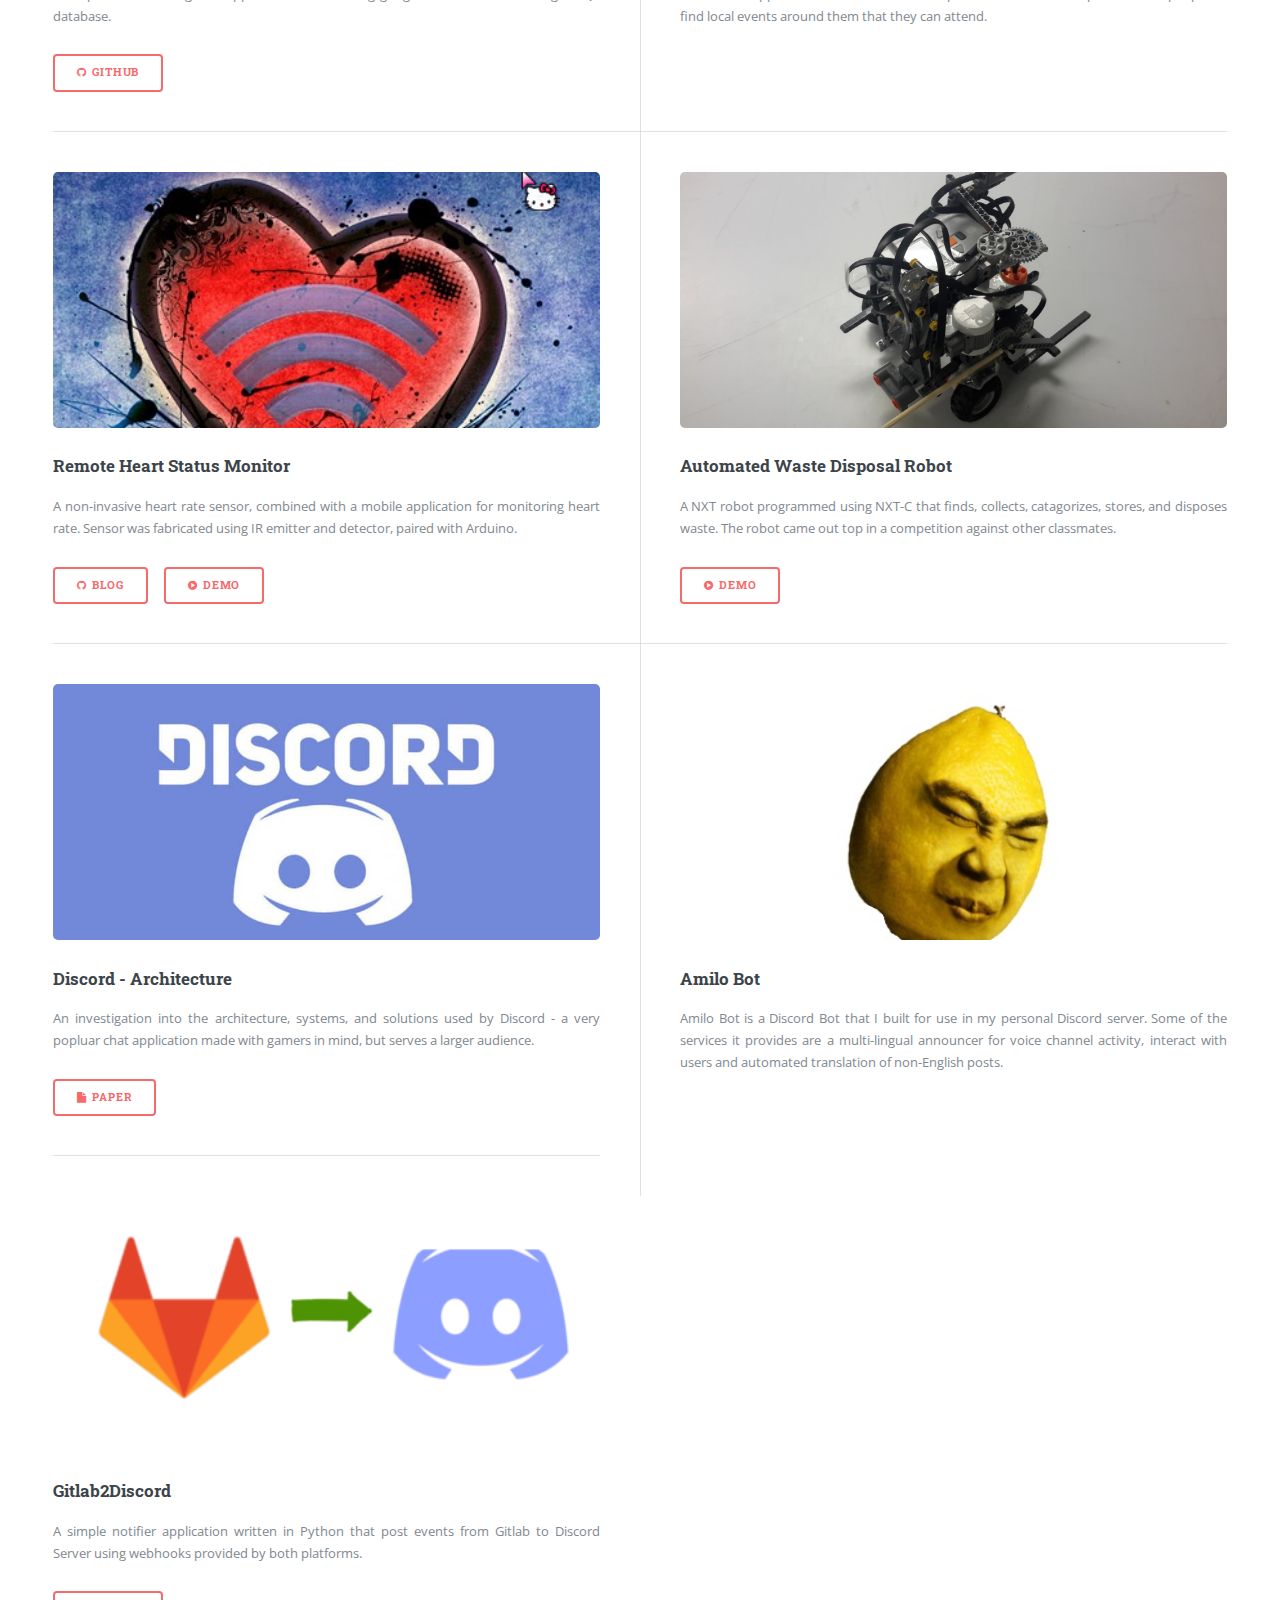
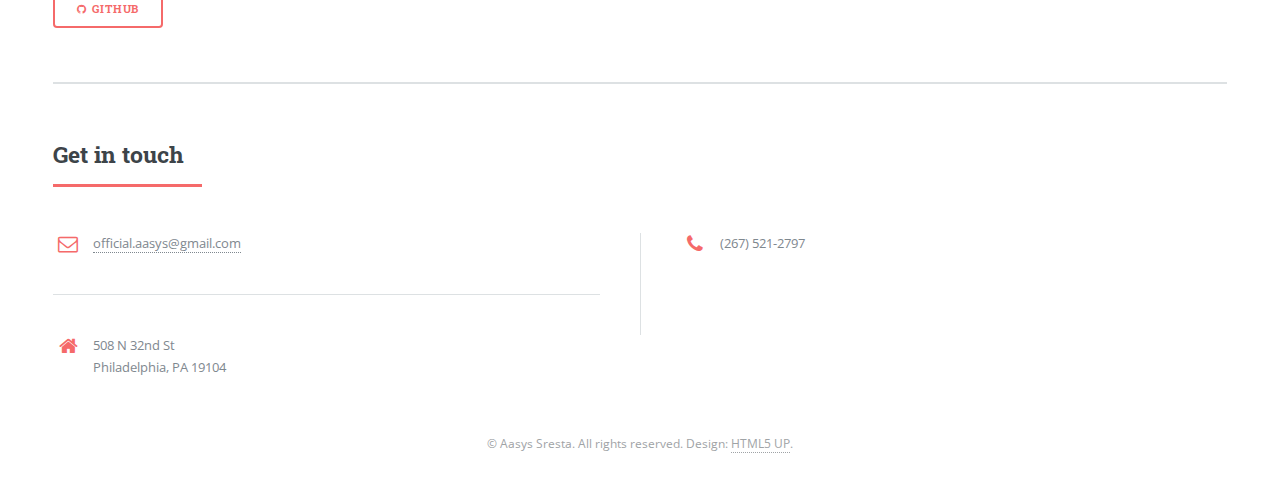
==== commit 76889c19: "work work work" ====
--- a/index.html
+++ b/index.html
@@ -185,6 +185,42 @@
                         <div class="features">
                             <article>
                                 <span class="img">
+                                    <a href="https://google.com/" target="_blank">
+                                        <img src="images/work/google.png" class="hover"/>
+                                    </a>
+                                </span>
+                                <div class="content">
+                                    <span>
+                                        <h4 >
+                                            <a href="https://siftsecurity.com/" target="_blank">Google</a> <br/>
+                                            <span style="color: #f56a6a">Software Engineer</span> <br/>
+                                            2019-Current
+                                        </h4>    
+                                    </span>
+                                    <strong>Google Cloud</strong>
+                                </div>
+                            </article>
+                            
+                            <article>
+                                <span class="img">
+                                    <a href="https://netskope.com/" target="_blank">
+                                        <img src="images/work/netskope.png" class="hover"/>
+                                    </a>
+                                </span>
+                                <div class="content">
+                                    <span>
+                                        <h4 >
+                                            <a href="https://www.netskope.com/" target="_blank">Netskope</a> <br/>
+                                            <span style="color: #f56a6a">Security Software Engineer</span> <br/>
+                                            2018
+                                        </h4>    
+                                    </span>
+                                    <strong>Cybersecurity Intelligence and Threat Mitigation</strong>
+                                </div>
+                            </article>
+                            
+                            <article>
+                                <span class="img">
                                     <a href="https://siftsecurity.com/" target="_blank">
                                         <img src="images/work/sift.png" class="hover"/>
                                     </a>
